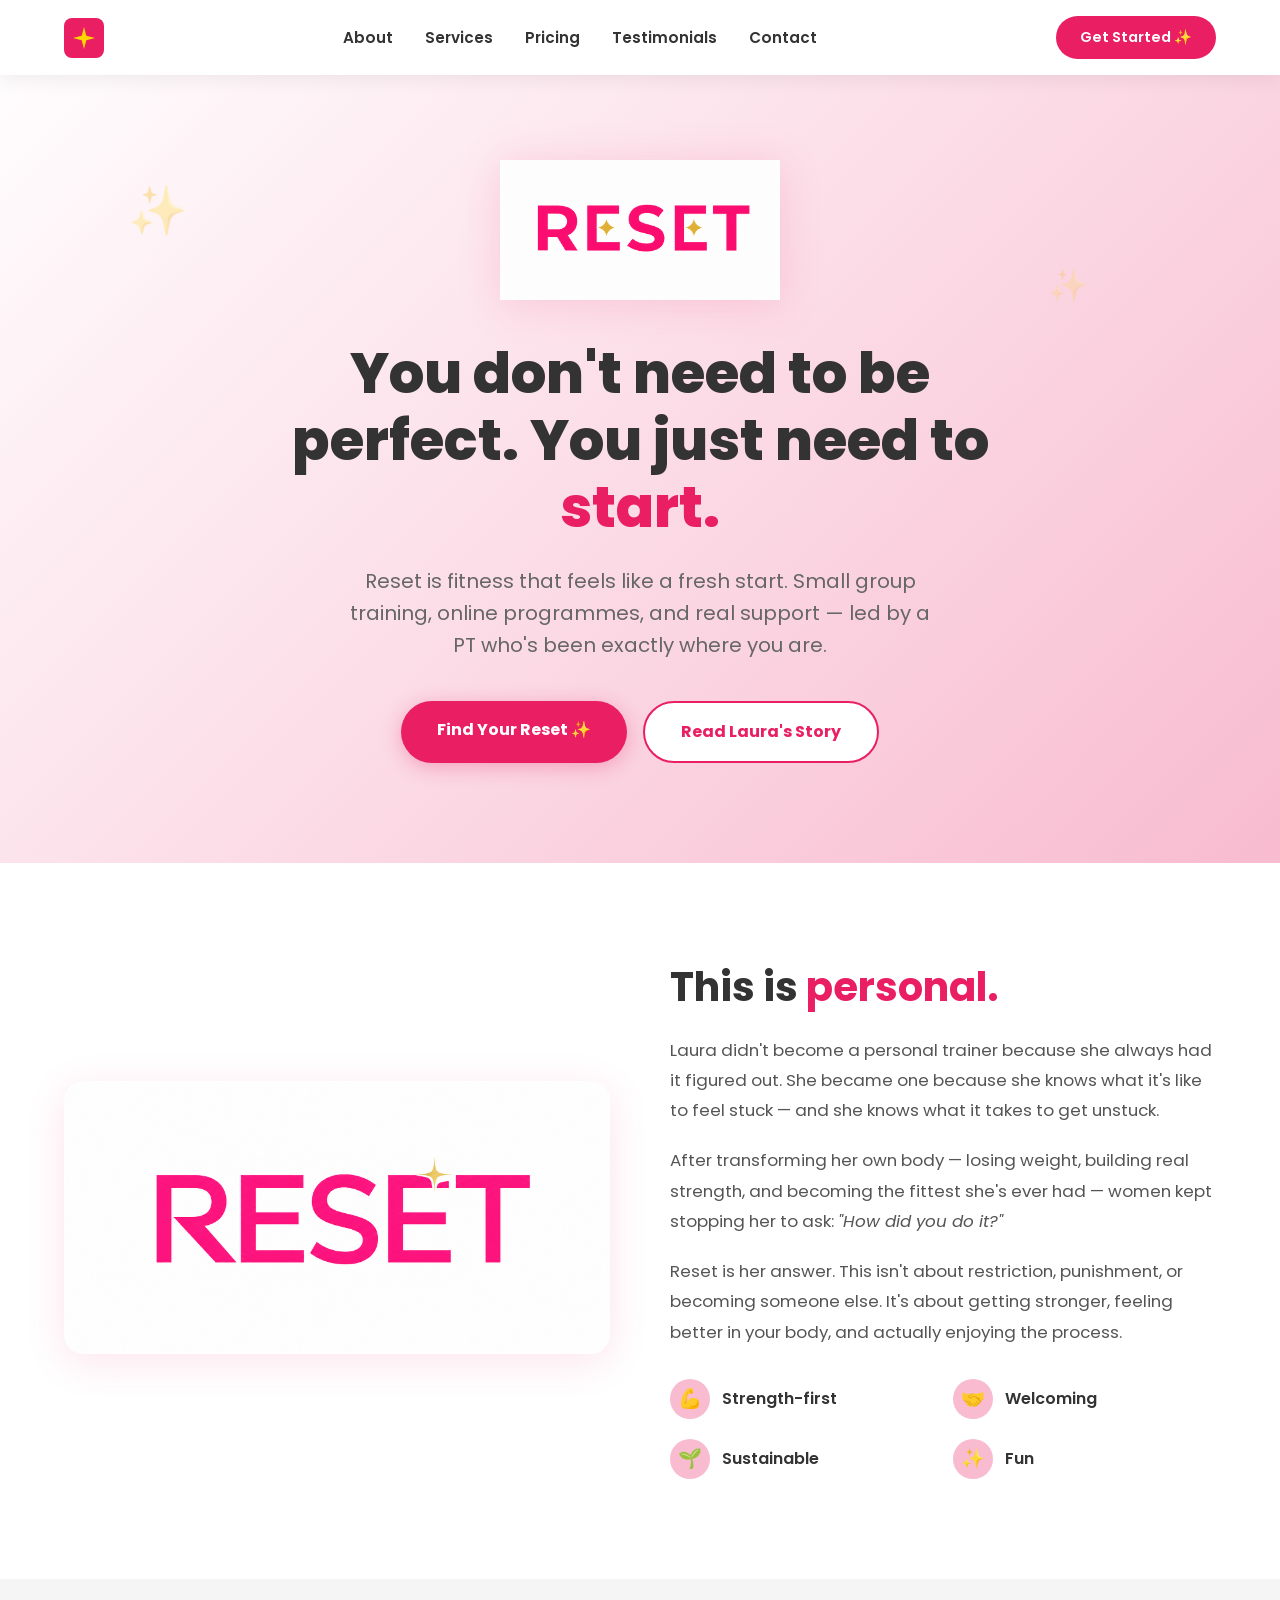
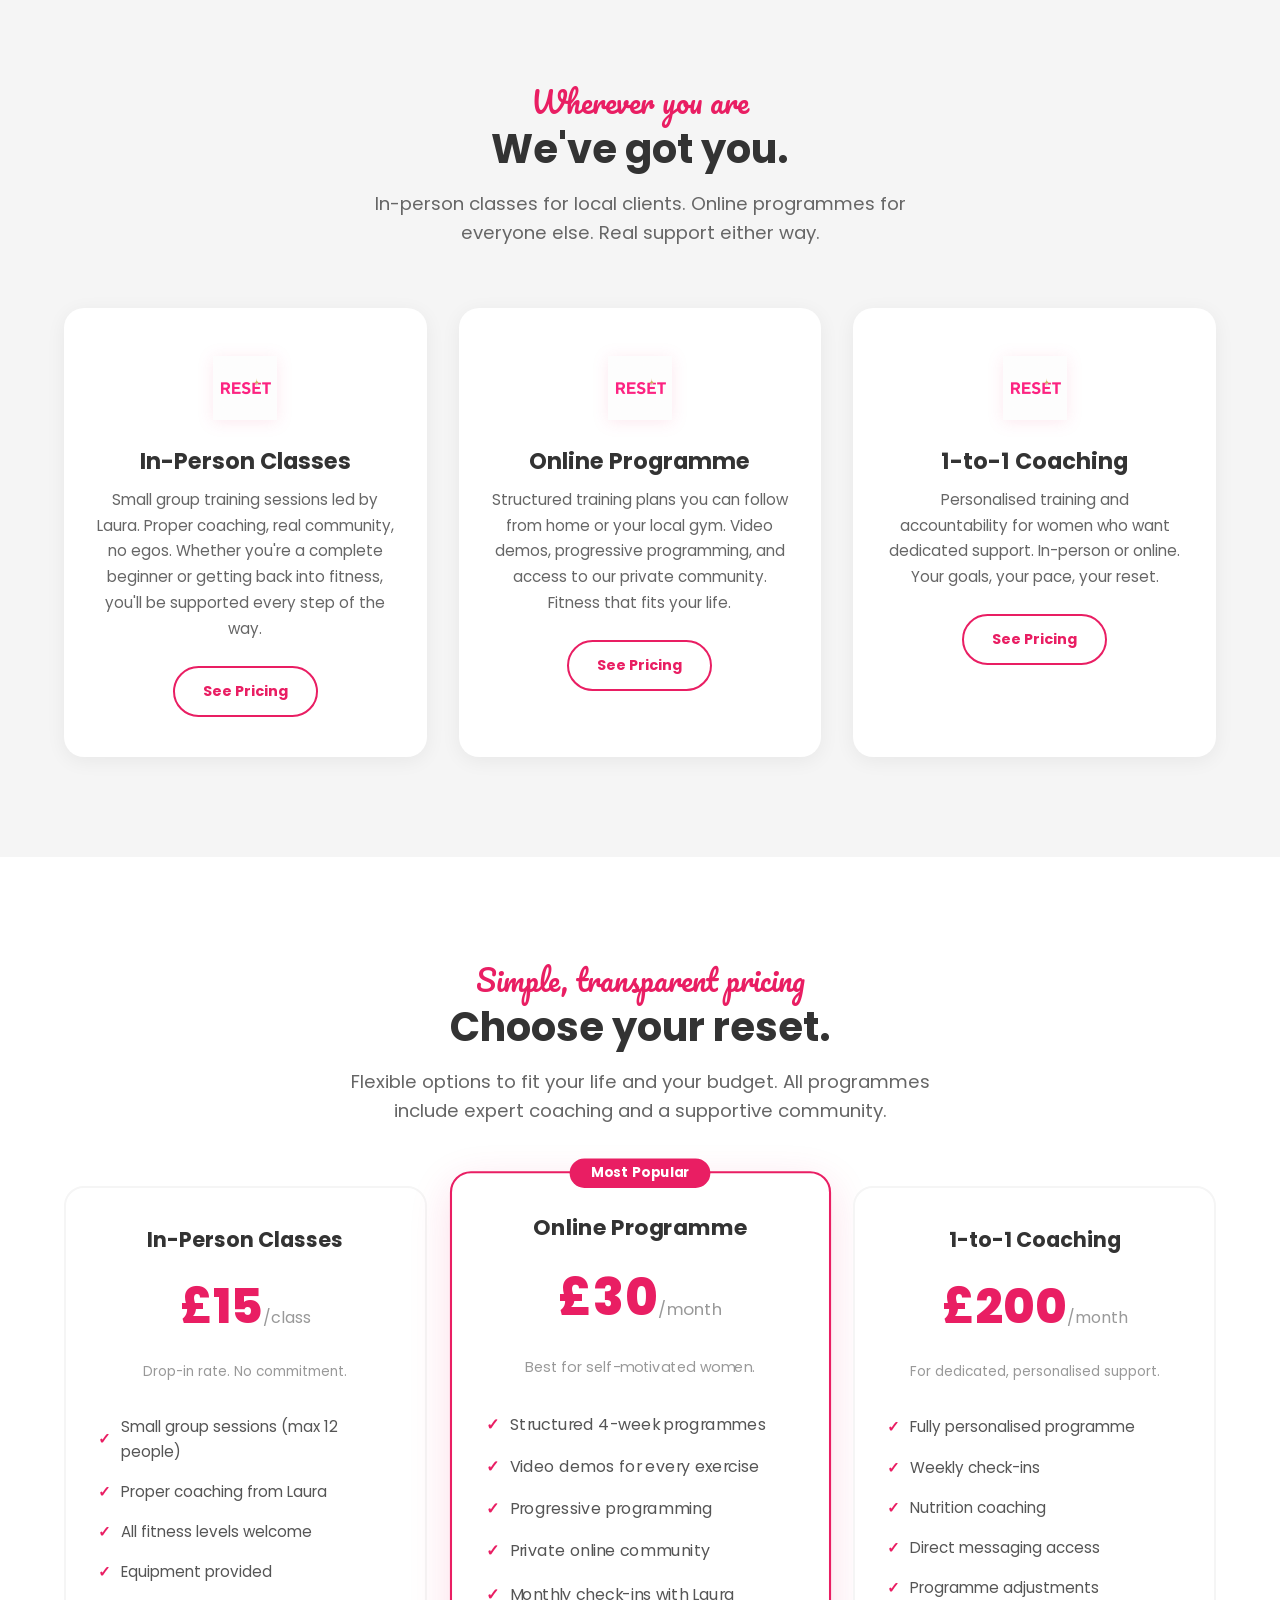
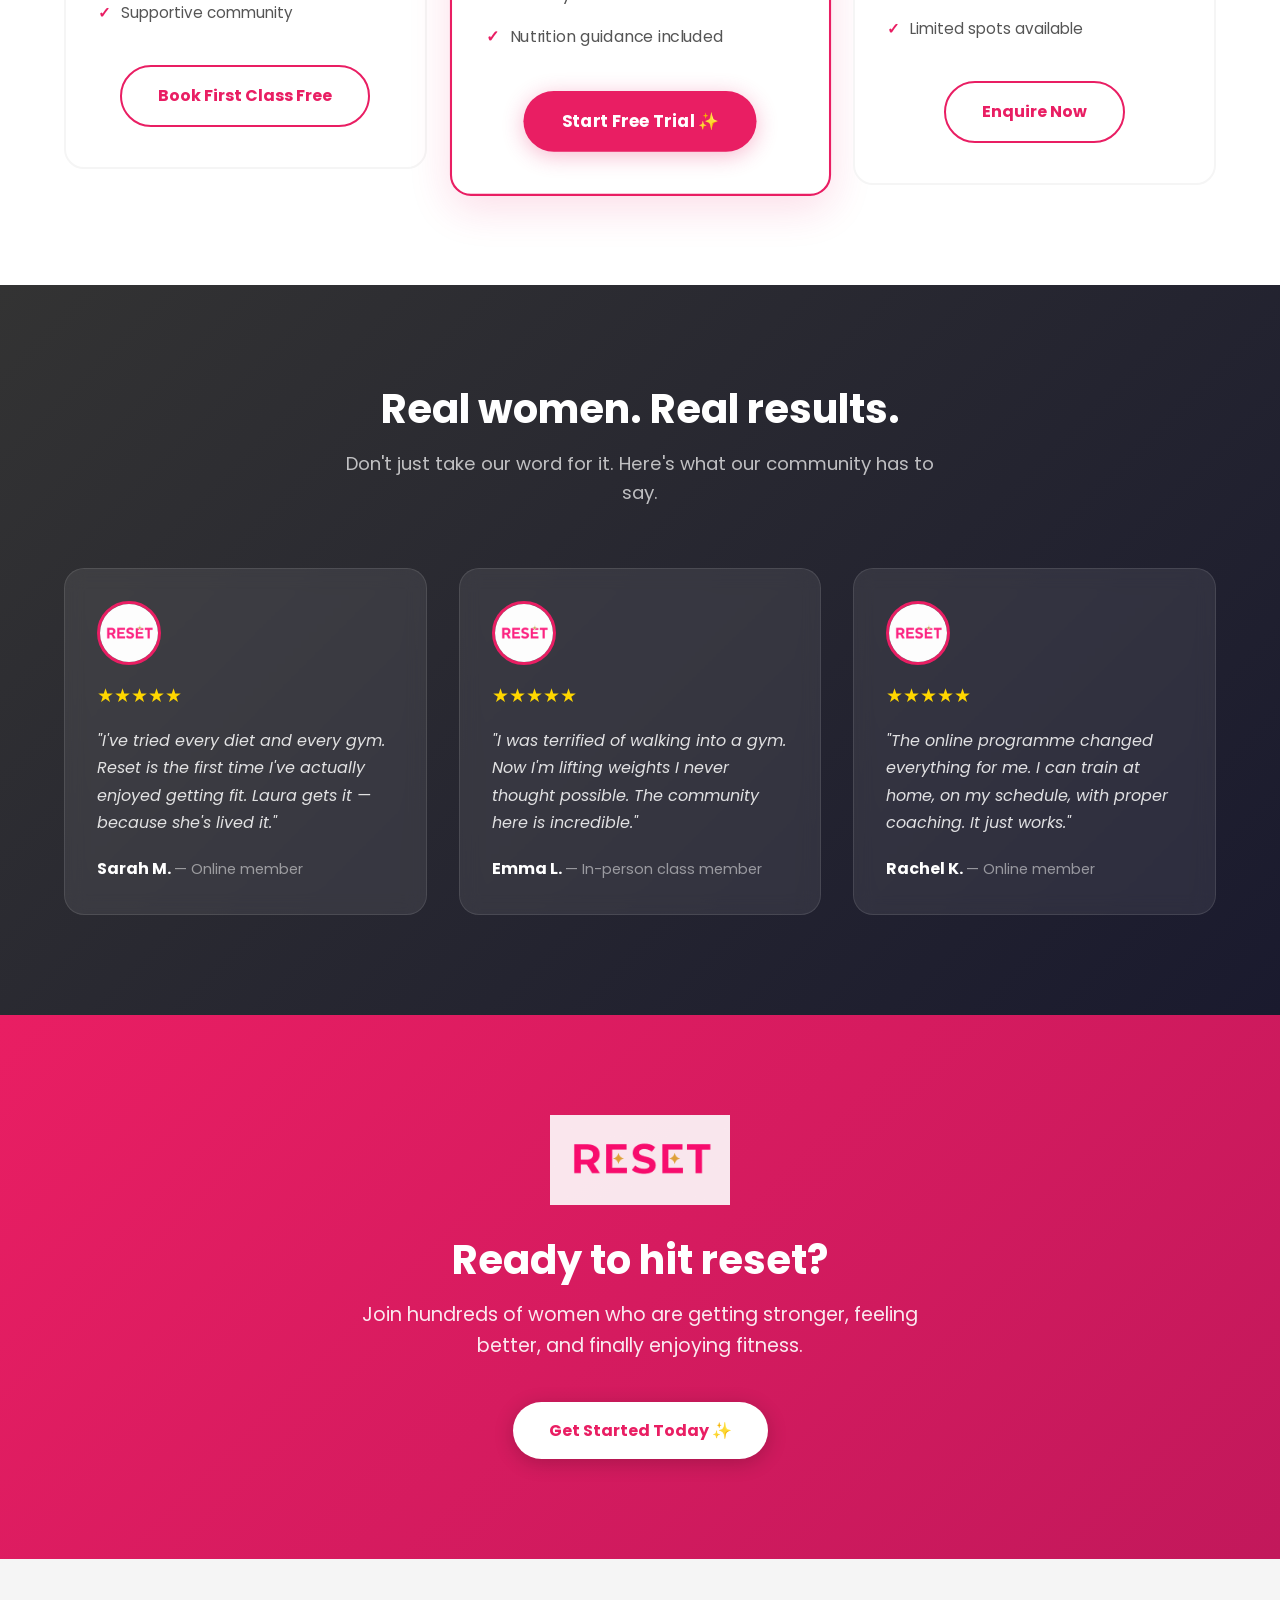
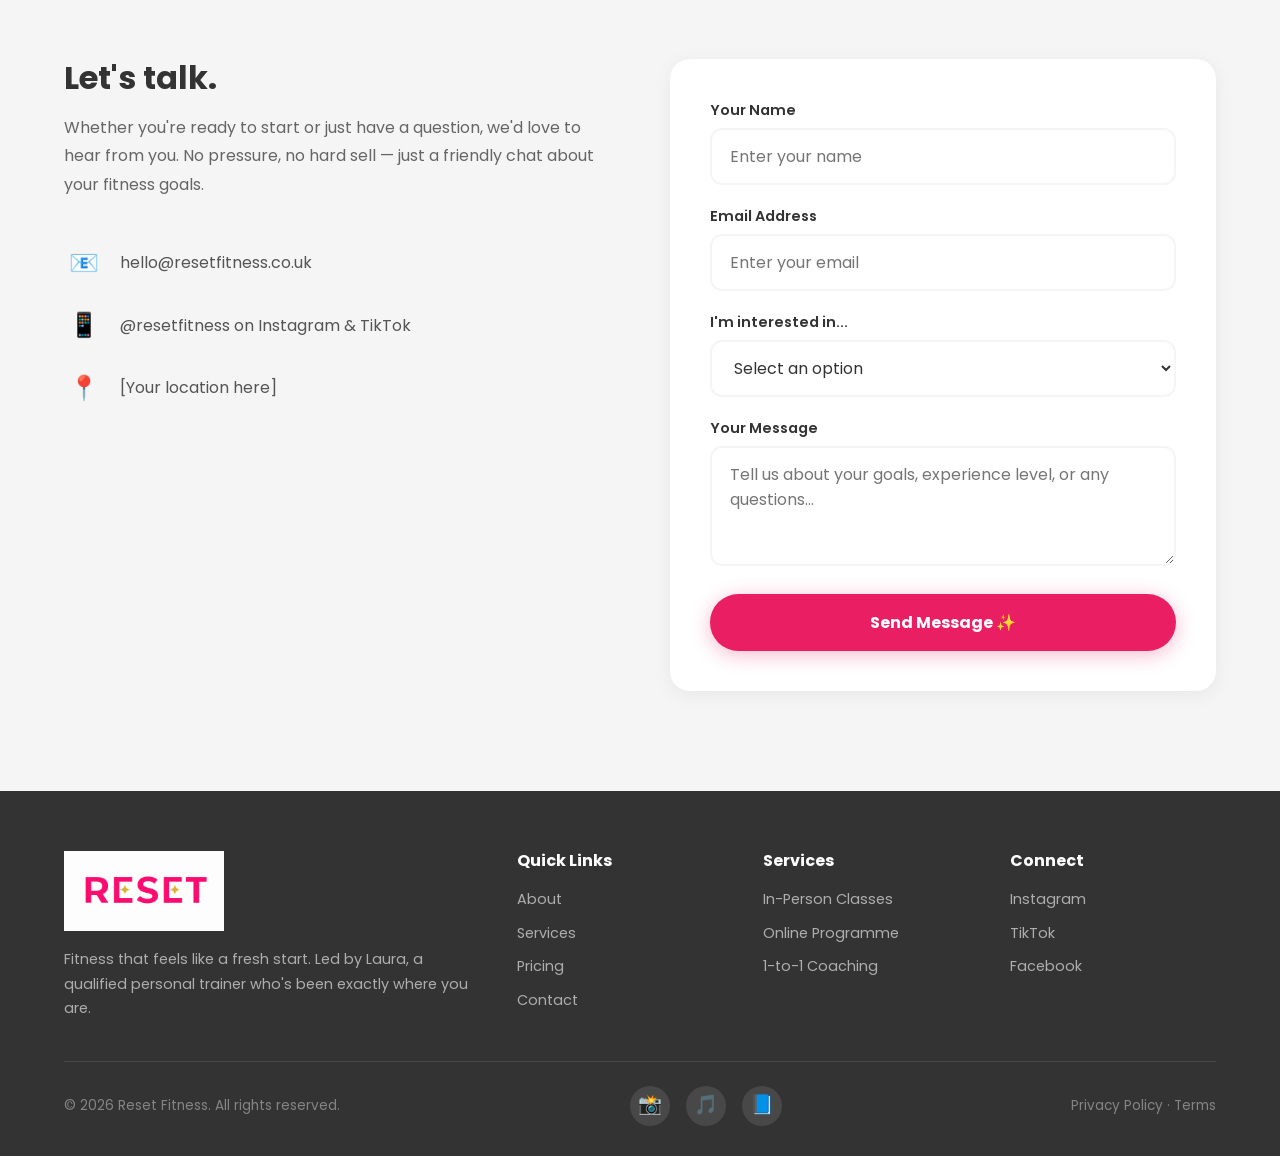
==== index.html @ b1fc46b7 "feat: add brand images throughout site - Hero: large logo above headline - About: brand logo image r" ====
<!DOCTYPE html>
<html lang="en">
<head>
  <meta charset="UTF-8">
  <meta name="viewport" content="width=device-width, initial-scale=1.0">
  <meta name="description" content="Reset — Fitness that feels like a fresh start. Small group training, online programmes, and real support led by qualified PT Laura.">
  <meta name="theme-color" content="#E91E63">
  <title>Reset — Fitness That Feels Like a Fresh Start ✨</title>
  <link rel="icon" type="image/png" href="images/icon-32.png">
  <link rel="apple-touch-icon" href="images/icon-192.png">
  <link rel="stylesheet" href="css/style.css">
</head>
<body>

  <!-- Navigation -->
  <nav class="navbar">
    <div class="container">
      <a href="#hero" class="nav-logo">
        <img src="images/logo.svg" alt="Reset">
      </a>
      <ul class="nav-links">
        <li><a href="#about">About</a></li>
        <li><a href="#services">Services</a></li>
        <li><a href="#pricing">Pricing</a></li>
        <li><a href="#testimonials">Testimonials</a></li>
        <li><a href="#contact">Contact</a></li>
      </ul>
      <a href="#contact" class="nav-cta">Get Started ✨</a>
    </div>
  </nav>

  <!-- Hero Section -->
  <section id="hero" class="hero">
    <div class="container">
      <div class="hero-logo">
        <img src="images/logo-hero.png" alt="Reset Fitness — Logo">
      </div>
      <h1>You don't need to be perfect. You just need to <span>start.</span></h1>
      <p>Reset is fitness that feels like a fresh start. Small group training, online programmes, and real support — led by a PT who's been exactly where you are.</p>
      <div class="hero-buttons">
        <a href="#services" class="btn btn-primary">Find Your Reset ✨</a>
        <a href="#about" class="btn btn-secondary">Read Laura's Story</a>
      </div>
    </div>
  </section>

  <!-- About Section -->
  <section id="about" class="about">
    <div class="container">
      <div class="about-grid">
        <div class="about-image">
          <img src="images/logo-light.png" alt="Reset Fitness — About" class="about-img">
        </div>
        <div class="about-content">
          <h2>This is <span>personal.</span></h2>
          <p>Laura didn't become a personal trainer because she always had it figured out. She became one because she knows what it's like to feel stuck — and she knows what it takes to get unstuck.</p>
          <p>After transforming her own body — losing weight, building real strength, and becoming the fittest she's ever had — women kept stopping her to ask: <em>"How did you do it?"</em></p>
          <p>Reset is her answer. This isn't about restriction, punishment, or becoming someone else. It's about getting stronger, feeling better in your body, and actually enjoying the process.</p>
          <div class="about-values">
            <div class="value-item">
              <div class="value-icon">💪</div>
              <span>Strength-first</span>
            </div>
            <div class="value-item">
              <div class="value-icon">🤝</div>
              <span>Welcoming</span>
            </div>
            <div class="value-item">
              <div class="value-icon">🌱</div>
              <span>Sustainable</span>
            </div>
            <div class="value-item">
              <div class="value-icon">✨</div>
              <span>Fun</span>
            </div>
          </div>
        </div>
      </div>
    </div>
  </section>

  <!-- Services Section -->
  <section id="services" class="services">
    <div class="container">
      <div class="section-header">
        <p class="accent">Wherever you are</p>
        <h2>We've got you.</h2>
        <p>In-person classes for local clients. Online programmes for everyone else. Real support either way.</p>
      </div>
      <div class="services-grid">
        <div class="service-card">
          <div class="service-icon-wrap">
            <img src="images/icon-large.png" alt="" class="service-icon-img">
          </div>
          <h3>In-Person Classes</h3>
          <p>Small group training sessions led by Laura. Proper coaching, real community, no egos. Whether you're a complete beginner or getting back into fitness, you'll be supported every step of the way.</p>
          <a href="#pricing" class="btn btn-secondary">See Pricing</a>
        </div>
        <div class="service-card">
          <div class="service-icon-wrap">
            <img src="images/icon-large.png" alt="" class="service-icon-img">
          </div>
          <h3>Online Programme</h3>
          <p>Structured training plans you can follow from home or your local gym. Video demos, progressive programming, and access to our private community. Fitness that fits your life.</p>
          <a href="#pricing" class="btn btn-secondary">See Pricing</a>
        </div>
        <div class="service-card">
          <div class="service-icon-wrap">
            <img src="images/icon-large.png" alt="" class="service-icon-img">
          </div>
          <h3>1-to-1 Coaching</h3>
          <p>Personalised training and accountability for women who want dedicated support. In-person or online. Your goals, your pace, your reset.</p>
          <a href="#pricing" class="btn btn-secondary">See Pricing</a>
        </div>
      </div>
    </div>
  </section>

  <!-- Pricing Section -->
  <section id="pricing" class="pricing">
    <div class="container">
      <div class="section-header">
        <p class="accent">Simple, transparent pricing</p>
        <h2>Choose your reset.</h2>
        <p>Flexible options to fit your life and your budget. All programmes include expert coaching and a supportive community.</p>
      </div>
      <div class="pricing-grid">
        <div class="pricing-card">
          <h3>In-Person Classes</h3>
          <div class="price">£15<span>/class</span></div>
          <p class="price-note">Drop-in rate. No commitment.</p>
          <ul class="pricing-features">
            <li>Small group sessions (max 12 people)</li>
            <li>Proper coaching from Laura</li>
            <li>All fitness levels welcome</li>
            <li>Equipment provided</li>
            <li>Supportive community</li>
          </ul>
          <a href="#contact" class="btn btn-secondary">Book First Class Free</a>
        </div>
        <div class="pricing-card featured">
          <h3>Online Programme</h3>
          <div class="price">£30<span>/month</span></div>
          <p class="price-note">Best for self-motivated women.</p>
          <ul class="pricing-features">
            <li>Structured 4-week programmes</li>
            <li>Video demos for every exercise</li>
            <li>Progressive programming</li>
            <li>Private online community</li>
            <li>Monthly check-ins with Laura</li>
            <li>Nutrition guidance included</li>
          </ul>
          <a href="#contact" class="btn btn-primary">Start Free Trial ✨</a>
        </div>
        <div class="pricing-card">
          <h3>1-to-1 Coaching</h3>
          <div class="price">£200<span>/month</span></div>
          <p class="price-note">For dedicated, personalised support.</p>
          <ul class="pricing-features">
            <li>Fully personalised programme</li>
            <li>Weekly check-ins</li>
            <li>Nutrition coaching</li>
            <li>Direct messaging access</li>
            <li>Programme adjustments</li>
            <li>Limited spots available</li>
          </ul>
          <a href="#contact" class="btn btn-secondary">Enquire Now</a>
        </div>
      </div>
    </div>
  </section>

  <!-- Testimonials Section -->
  <section id="testimonials" class="testimonials">
    <div class="container">
      <div class="section-header">
        <h2>Real women. Real results.</h2>
        <p>Don't just take our word for it. Here's what our community has to say.</p>
      </div>
      <div class="testimonial-grid">
        <div class="testimonial-card">
          <div class="testimonial-avatar">
            <img src="images/favicon-large.png" alt="Sarah M.">
          </div>
          <div class="stars">★★★★★</div>
          <p>"I've tried every diet and every gym. Reset is the first time I've actually enjoyed getting fit. Laura gets it — because she's lived it."</p>
          <div class="author">Sarah M. <span>— Online member</span></div>
        </div>
        <div class="testimonial-card">
          <div class="testimonial-avatar">
            <img src="images/favicon-large.png" alt="Emma L.">
          </div>
          <div class="stars">★★★★★</div>
          <p>"I was terrified of walking into a gym. Now I'm lifting weights I never thought possible. The community here is incredible."</p>
          <div class="author">Emma L. <span>— In-person class member</span></div>
        </div>
        <div class="testimonial-card">
          <div class="testimonial-avatar">
            <img src="images/favicon-large.png" alt="Rachel K.">
          </div>
          <div class="stars">★★★★★</div>
          <p>"The online programme changed everything for me. I can train at home, on my schedule, with proper coaching. It just works."</p>
          <div class="author">Rachel K. <span>— Online member</span></div>
        </div>
      </div>
    </div>
  </section>

  <!-- CTA Section -->
  <section class="cta-section">
    <div class="container">
      <div class="cta-logo">
        <img src="images/logo-hero.png" alt="Reset Fitness">
      </div>
      <h2>Ready to hit reset?</h2>
      <p>Join hundreds of women who are getting stronger, feeling better, and finally enjoying fitness.</p>
      <a href="#contact" class="btn btn-primary">Get Started Today ✨</a>
    </div>
  </section>

  <!-- Contact Section -->
  <section id="contact" class="contact">
    <div class="container">
      <div class="contact-grid">
        <div class="contact-info">
          <h2>Let's talk.</h2>
          <p>Whether you're ready to start or just have a question, we'd love to hear from you. No pressure, no hard sell — just a friendly chat about your fitness goals.</p>
          <ul class="contact-details">
            <li>
              <span class="icon">📧</span>
              <span>hello@resetfitness.co.uk</span>
            </li>
            <li>
              <span class="icon">📱</span>
              <span>@resetfitness on Instagram & TikTok</span>
            </li>
            <li>
              <span class="icon">📍</span>
              <span>[Your location here]</span>
            </li>
          </ul>
        </div>
        <div class="contact-form">
          <form action="#" method="POST">
            <div class="form-group">
              <label for="name">Your Name</label>
              <input type="text" id="name" name="name" placeholder="Enter your name" required>
            </div>
            <div class="form-group">
              <label for="email">Email Address</label>
              <input type="email" id="email" name="email" placeholder="Enter your email" required>
            </div>
            <div class="form-group">
              <label for="interest">I'm interested in...</label>
              <select id="interest" name="interest">
                <option value="">Select an option</option>
                <option value="in-person">In-Person Classes</option>
                <option value="online">Online Programme</option>
                <option value="1to1">1-to-1 Coaching</option>
                <option value="question">Just have a question</option>
              </select>
            </div>
            <div class="form-group">
              <label for="message">Your Message</label>
              <textarea id="message" name="message" placeholder="Tell us about your goals, experience level, or any questions..."></textarea>
            </div>
            <button type="submit" class="btn btn-primary" style="width: 100%;">Send Message ✨</button>
          </form>
        </div>
      </div>
    </div>
  </section>

  <!-- Footer -->
  <footer class="footer">
    <div class="container">
      <div class="footer-grid">
        <div class="footer-brand">
          <img src="images/logo-hero.png" alt="Reset Fitness" class="footer-logo">
          <p>Fitness that feels like a fresh start. Led by Laura, a qualified personal trainer who's been exactly where you are.</p>
        </div>
        <div>
          <h4>Quick Links</h4>
          <ul>
            <li><a href="#about">About</a></li>
            <li><a href="#services">Services</a></li>
            <li><a href="#pricing">Pricing</a></li>
            <li><a href="#contact">Contact</a></li>
          </ul>
        </div>
        <div>
          <h4>Services</h4>
          <ul>
            <li><a href="#pricing">In-Person Classes</a></li>
            <li><a href="#pricing">Online Programme</a></li>
            <li><a href="#pricing">1-to-1 Coaching</a></li>
          </ul>
        </div>
        <div>
          <h4>Connect</h4>
          <ul>
            <li><a href="#">Instagram</a></li>
            <li><a href="#">TikTok</a></li>
            <li><a href="#">Facebook</a></li>
          </ul>
        </div>
      </div>
      <div class="footer-bottom">
        <p>&copy; 2026 Reset Fitness. All rights reserved.</p>
        <div class="social-links">
          <a href="#">📸</a>
          <a href="#">🎵</a>
          <a href="#">📘</a>
        </div>
        <p><a href="#" style="color: rgba(255,255,255,0.4);">Privacy Policy</a> · <a href="#" style="color: rgba(255,255,255,0.4);">Terms</a></p>
      </div>
    </div>
  </footer>

</body>
</html>
---- css/style.css ----
/* Reset — Main Stylesheet */
/* Brand Colours: Pink #E91E63, Soft Pink #F8BBD0, White #FFFFFF, Charcoal #333333, Gold #FFD700 */

@import url('https://fonts.googleapis.com/css2?family=Poppins:wght@400;600;700;800&family=Pacifico&display=swap');

:root {
  --pink: #E91E63;
  --pink-dark: #C2185B;
  --pink-light: #F8BBD0;
  --white: #FFFFFF;
  --charcoal: #333333;
  --gold: #FFD700;
  --grey: #F5F5F5;
  --font-heading: 'Poppins', sans-serif;
  --font-body: 'Poppins', sans-serif;
  --font-accent: 'Pacifico', cursive;
}

* {
  margin: 0;
  padding: 0;
  box-sizing: border-box;
}

html {
  scroll-behavior: smooth;
}

body {
  font-family: var(--font-body);
  color: var(--charcoal);
  background: var(--white);
  line-height: 1.6;
  font-size: 16px;
}

h1, h2, h3, h4, h5, h6 {
  font-family: var(--font-heading);
  font-weight: 700;
  line-height: 1.2;
}

a {
  color: var(--pink);
  text-decoration: none;
  transition: color 0.3s ease;
}

a:hover {
  color: var(--pink-dark);
}

img {
  max-width: 100%;
  height: auto;
}

.container {
  max-width: 1200px;
  margin: 0 auto;
  padding: 0 24px;
}

/* Navigation */
.navbar {
  position: fixed;
  top: 0;
  left: 0;
  right: 0;
  background: var(--white);
  z-index: 1000;
  padding: 16px 0;
  box-shadow: 0 2px 20px rgba(0,0,0,0.08);
  transition: all 0.3s ease;
}

.navbar .container {
  display: flex;
  justify-content: space-between;
  align-items: center;
}

.nav-logo {
  display: flex;
  align-items: center;
  gap: 10px;
}

.nav-logo img {
  height: 40px;
}

.nav-logo span {
  font-family: var(--font-heading);
  font-weight: 800;
  font-size: 1.5rem;
  color: var(--pink);
  letter-spacing: 2px;
}

.nav-links {
  display: flex;
  gap: 32px;
  list-style: none;
}

.nav-links a {
  font-weight: 600;
  font-size: 0.95rem;
  color: var(--charcoal);
  transition: color 0.3s ease;
}

.nav-links a:hover {
  color: var(--pink);
}

.nav-cta {
  background: var(--pink);
  color: var(--white) !important;
  padding: 10px 24px;
  border-radius: 50px;
  font-weight: 600;
  font-size: 0.9rem;
  transition: all 0.3s ease;
}

.nav-cta:hover {
  background: var(--pink-dark);
  color: var(--white) !important;
  transform: translateY(-1px);
}

/* Hero Section */
.hero {
  padding: 160px 0 100px;
  background: linear-gradient(135deg, var(--white) 0%, var(--pink-light) 100%);
  text-align: center;
  position: relative;
  overflow: hidden;
}

.hero::before {
  content: '✨';
  position: absolute;
  font-size: 3rem;
  opacity: 0.3;
  top: 20%;
  left: 10%;
  animation: float 6s ease-in-out infinite;
}

.hero::after {
  content: '✨';
  position: absolute;
  font-size: 2rem;
  opacity: 0.2;
  top: 30%;
  right: 15%;
  animation: float 8s ease-in-out infinite reverse;
}

@keyframes float {
  0%, 100% { transform: translateY(0px); }
  50% { transform: translateY(-20px); }
}

.hero h1 {
  font-size: 3.5rem;
  font-weight: 800;
  color: var(--charcoal);
  margin-bottom: 24px;
  max-width: 800px;
  margin-left: auto;
  margin-right: auto;
}

.hero h1 span {
  color: var(--pink);
}

.hero p {
  font-size: 1.25rem;
  color: #666;
  max-width: 600px;
  margin: 0 auto 40px;
}

.hero-buttons {
  display: flex;
  gap: 16px;
  justify-content: center;
  flex-wrap: wrap;
}

/* Buttons */
.btn {
  display: inline-block;
  padding: 16px 36px;
  border-radius: 50px;
  font-weight: 700;
  font-size: 1rem;
  cursor: pointer;
  transition: all 0.3s ease;
  border: none;
  font-family: var(--font-heading);
}

.btn-primary {
  background: var(--pink);
  color: var(--white);
  box-shadow: 0 4px 20px rgba(233, 30, 99, 0.3);
}

.btn-primary:hover {
  background: var(--pink-dark);
  color: var(--white);
  transform: translateY(-2px);
  box-shadow: 0 6px 30px rgba(233, 30, 99, 0.4);
}

.btn-secondary {
  background: var(--white);
  color: var(--pink);
  border: 2px solid var(--pink);
}

.btn-secondary:hover {
  background: var(--pink);
  color: var(--white);
  transform: translateY(-2px);
}

.btn-gold {
  background: var(--gold);
  color: var(--charcoal);
  box-shadow: 0 4px 20px rgba(255, 215, 0, 0.3);
}

.btn-gold:hover {
  background: #e6c200;
  color: var(--charcoal);
  transform: translateY(-2px);
}

/* Section Styles */
section {
  padding: 100px 0;
}

.section-header {
  text-align: center;
  margin-bottom: 60px;
}

.section-header h2 {
  font-size: 2.5rem;
  color: var(--charcoal);
  margin-bottom: 16px;
}

.section-header p {
  font-size: 1.15rem;
  color: #666;
  max-width: 600px;
  margin: 0 auto;
}

.section-header .accent {
  font-family: var(--font-accent);
  color: var(--pink);
  font-size: 1.8rem;
}

/* About Section */
.about {
  background: var(--white);
}

.about-grid {
  display: grid;
  grid-template-columns: 1fr 1fr;
  gap: 60px;
  align-items: center;
}

.about-image {
  position: relative;
}

.about-content h2 {
  font-size: 2.5rem;
  margin-bottom: 24px;
  color: var(--charcoal);
}

.about-content h2 span {
  color: var(--pink);
}

.about-content p {
  font-size: 1.05rem;
  color: #555;
  margin-bottom: 20px;
  line-height: 1.8;
}

.about-values {
  display: grid;
  grid-template-columns: 1fr 1fr;
  gap: 20px;
  margin-top: 32px;
}

.value-item {
  display: flex;
  align-items: center;
  gap: 12px;
  font-weight: 600;
  color: var(--charcoal);
}

.value-icon {
  width: 40px;
  height: 40px;
  background: var(--pink-light);
  border-radius: 50%;
  display: flex;
  align-items: center;
  justify-content: center;
  font-size: 1.2rem;
  flex-shrink: 0;
}

/* Services Section */
.services {
  background: var(--grey);
}

.services-grid {
  display: grid;
  grid-template-columns: repeat(3, 1fr);
  gap: 32px;
}

.service-card {
  background: var(--white);
  border-radius: 20px;
  padding: 40px 32px;
  text-align: center;
  transition: all 0.3s ease;
  box-shadow: 0 4px 20px rgba(0,0,0,0.06);
  position: relative;
  overflow: hidden;
}

.service-card::before {
  content: '';
  position: absolute;
  top: 0;
  left: 0;
  right: 0;
  height: 4px;
  background: var(--pink);
  transform: scaleX(0);
  transition: transform 0.3s ease;
}

.service-card:hover {
  transform: translateY(-8px);
  box-shadow: 0 12px 40px rgba(0,0,0,0.12);
}

.service-card:hover::before {
  transform: scaleX(1);
}

.service-icon {
  font-size: 3rem;
  margin-bottom: 20px;
}

.service-card h3 {
  font-size: 1.4rem;
  margin-bottom: 12px;
  color: var(--charcoal);
}

.service-card p {
  color: #666;
  font-size: 0.95rem;
  line-height: 1.7;
  margin-bottom: 24px;
}

.service-card .btn {
  padding: 12px 28px;
  font-size: 0.9rem;
}

/* Pricing Section */
.pricing {
  background: var(--white);
}

.pricing-grid {
  display: grid;
  grid-template-columns: repeat(3, 1fr);
  gap: 32px;
  align-items: start;
}

.pricing-card {
  background: var(--white);
  border: 2px solid var(--grey);
  border-radius: 20px;
  padding: 40px 32px;
  text-align: center;
  transition: all 0.3s ease;
  position: relative;
}

.pricing-card.featured {
  border-color: var(--pink);
  transform: scale(1.05);
  box-shadow: 0 12px 40px rgba(233, 30, 99, 0.15);
}

.pricing-card.featured::before {
  content: 'Most Popular';
  position: absolute;
  top: -14px;
  left: 50%;
  transform: translateX(-50%);
  background: var(--pink);
  color: var(--white);
  padding: 4px 20px;
  border-radius: 50px;
  font-size: 0.8rem;
  font-weight: 700;
}

.pricing-card:hover {
  border-color: var(--pink);
  transform: translateY(-4px);
  box-shadow: 0 8px 30px rgba(0,0,0,0.1);
}

.pricing-card.featured:hover {
  transform: scale(1.05) translateY(-4px);
}

.pricing-card h3 {
  font-size: 1.3rem;
  color: var(--charcoal);
  margin-bottom: 8px;
}

.pricing-card .price {
  font-size: 3rem;
  font-weight: 800;
  color: var(--pink);
  margin: 16px 0;
}

.pricing-card .price span {
  font-size: 1rem;
  font-weight: 400;
  color: #999;
}

.pricing-card .price-note {
  font-size: 0.85rem;
  color: #999;
  margin-bottom: 24px;
}

.pricing-features {
  list-style: none;
  text-align: left;
  margin-bottom: 32px;
}

.pricing-features li {
  padding: 8px 0;
  color: #555;
  font-size: 0.95rem;
  display: flex;
  align-items: center;
  gap: 10px;
}

.pricing-features li::before {
  content: '✓';
  color: var(--pink);
  font-weight: 700;
  flex-shrink: 0;
}

/* Testimonials */
.testimonials {
  background: linear-gradient(135deg, var(--charcoal) 0%, #1a1a2e 100%);
  color: var(--white);
}

.testimonials .section-header h2 {
  color: var(--white);
}

.testimonials .section-header p {
  color: rgba(255,255,255,0.7);
}

.testimonial-grid {
  display: grid;
  grid-template-columns: repeat(3, 1fr);
  gap: 32px;
}

.testimonial-card {
  background: rgba(255,255,255,0.08);
  border-radius: 20px;
  padding: 32px;
  backdrop-filter: blur(10px);
  border: 1px solid rgba(255,255,255,0.1);
}

.testimonial-card .stars {
  color: var(--gold);
  font-size: 1.2rem;
  margin-bottom: 16px;
}

.testimonial-card p {
  font-size: 1rem;
  line-height: 1.7;
  color: rgba(255,255,255,0.85);
  margin-bottom: 20px;
  font-style: italic;
}

.testimonial-card .author {
  font-weight: 700;
  color: var(--white);
}

.testimonial-card .author span {
  font-weight: 400;
  color: rgba(255,255,255,0.5);
  font-size: 0.9rem;
}

/* CTA Section */
.cta-section {
  background: linear-gradient(135deg, var(--pink) 0%, var(--pink-dark) 100%);
  text-align: center;
  color: var(--white);
  padding: 100px 0;
}

.cta-section h2 {
  font-size: 2.5rem;
  margin-bottom: 16px;
}

.cta-section p {
  font-size: 1.2rem;
  opacity: 0.9;
  margin-bottom: 40px;
  max-width: 600px;
  margin-left: auto;
  margin-right: auto;
}

.cta-section .btn-primary {
  background: var(--white);
  color: var(--pink);
  box-shadow: 0 4px 20px rgba(0,0,0,0.2);
}

.cta-section .btn-primary:hover {
  background: var(--gold);
  color: var(--charcoal);
}

/* Contact Section */
.contact {
  background: var(--grey);
}

.contact-grid {
  display: grid;
  grid-template-columns: 1fr 1fr;
  gap: 60px;
  align-items: start;
}

.contact-info h2 {
  font-size: 2rem;
  margin-bottom: 16px;
  color: var(--charcoal);
}

.contact-info p {
  color: #666;
  margin-bottom: 32px;
  line-height: 1.8;
}

.contact-details {
  list-style: none;
}

.contact-details li {
  display: flex;
  align-items: center;
  gap: 16px;
  padding: 12px 0;
  color: #555;
  font-size: 1rem;
}

.contact-details li .icon {
  font-size: 1.5rem;
  width: 40px;
  text-align: center;
}

.contact-form {
  background: var(--white);
  border-radius: 20px;
  padding: 40px;
  box-shadow: 0 4px 20px rgba(0,0,0,0.06);
}

.form-group {
  margin-bottom: 20px;
}

.form-group label {
  display: block;
  font-weight: 600;
  margin-bottom: 6px;
  color: var(--charcoal);
  font-size: 0.9rem;
}

.form-group input,
.form-group select,
.form-group textarea {
  width: 100%;
  padding: 14px 18px;
  border: 2px solid var(--grey);
  border-radius: 12px;
  font-family: var(--font-body);
  font-size: 1rem;
  color: var(--charcoal);
  transition: border-color 0.3s ease;
  background: var(--white);
}

.form-group input:focus,
.form-group select:focus,
.form-group textarea:focus {
  outline: none;
  border-color: var(--pink);
}

.form-group textarea {
  min-height: 120px;
  resize: vertical;
}

.form-group select {
  cursor: pointer;
}

/* Footer */
.footer {
  background: var(--charcoal);
  color: var(--white);
  padding: 60px 0 30px;
}

.footer-grid {
  display: grid;
  grid-template-columns: 2fr 1fr 1fr 1fr;
  gap: 40px;
  margin-bottom: 40px;
}

.footer-brand p {
  color: rgba(255,255,255,0.6);
  font-size: 0.9rem;
  line-height: 1.7;
}

.footer h4 {
  font-size: 1rem;
  margin-bottom: 16px;
  color: var(--white);
}

.footer ul {
  list-style: none;
}

.footer ul li {
  margin-bottom: 8px;
}

.footer ul li a {
  color: rgba(255,255,255,0.6);
  font-size: 0.9rem;
  transition: color 0.3s ease;
}

.footer ul li a:hover {
  color: var(--pink);
}

.footer-bottom {
  border-top: 1px solid rgba(255,255,255,0.1);
  padding-top: 24px;
  display: flex;
  justify-content: space-between;
  align-items: center;
  color: rgba(255,255,255,0.4);
  font-size: 0.85rem;
}

.social-links {
  display: flex;
  gap: 16px;
}

.social-links a {
  width: 40px;
  height: 40px;
  background: rgba(255,255,255,0.1);
  border-radius: 50%;
  display: flex;
  align-items: center;
  justify-content: center;
  font-size: 1.2rem;
  transition: all 0.3s ease;
}

.social-links a:hover {
  background: var(--pink);
  transform: translateY(-2px);
}

/* Responsive */
@media (max-width: 1024px) {
  .services-grid,
  .pricing-grid,
  .testimonial-grid {
    grid-template-columns: repeat(2, 1fr);
  }
  
  .footer-grid {
    grid-template-columns: 1fr 1fr;
  }
}

@media (max-width: 768px) {
  .nav-links {
    display: none;
  }
  
  .hero h1 {
    font-size: 2.2rem;
  }
  
  .hero p {
    font-size: 1.05rem;
  }
  
  .about-grid,
  .contact-grid {
    grid-template-columns: 1fr;
  }
  
  .services-grid,
  .pricing-grid,
  .testimonial-grid {
    grid-template-columns: 1fr;
  }
  
  .pricing-card.featured {
    transform: none;
  }
  
  .pricing-card.featured:hover {
    transform: translateY(-4px);
  }
  
  .section-header h2 {
    font-size: 2rem;
  }
  
  .footer-grid {
    grid-template-columns: 1fr;
  }
  
  .footer-bottom {
    flex-direction: column;
    gap: 16px;
    text-align: center;
  }
}

/* Sparkle animation */
.sparkle {
  display: inline-block;
  animation: sparkle 2s ease-in-out infinite;
}

@keyframes sparkle {
  0%, 100% { opacity: 1; transform: scale(1); }
  50% { opacity: 0.5; transform: scale(1.2); }
}

/* ===== IMAGE STYLES ===== */

/* Hero Logo */
.hero-logo {
  margin-bottom: 32px;
}

.hero-logo img {
  max-width: 280px;
  height: auto;
  filter: drop-shadow(0 4px 20px rgba(233, 30, 99, 0.15));
}

/* About Image */
.about-img {
  width: 100%;
  height: auto;
  border-radius: 20px;
  box-shadow: 0 8px 40px rgba(233, 30, 99, 0.12);
  object-fit: cover;
}

/* Service Icon Images */
.service-icon-wrap {
  width: 80px;
  height: 80px;
  margin: 0 auto 20px;
  display: flex;
  align-items: center;
  justify-content: center;
}

.service-icon-img {
  width: 64px;
  height: 64px;
  object-fit: contain;
  filter: drop-shadow(0 2px 8px rgba(233, 30, 99, 0.1));
}

/* Testimonial Avatars */
.testimonial-avatar {
  width: 64px;
  height: 64px;
  border-radius: 50%;
  overflow: hidden;
  margin-bottom: 16px;
  border: 3px solid var(--pink);
  background: var(--pink-light);
}

.testimonial-avatar img {
  width: 100%;
  height: 100%;
  object-fit: cover;
}

/* CTA Logo */
.cta-logo {
  margin-bottom: 24px;
}

.cta-logo img {
  max-width: 180px;
  height: auto;
  opacity: 0.9;
}

/* Footer Logo */
.footer-logo {
  max-width: 160px;
  height: auto;
  margin-bottom: 16px;
  display: block;
}

/* Responsive image adjustments */
@media (max-width: 768px) {
  .hero-logo img {
    max-width: 200px;
  }

  .service-icon-wrap {
    width: 64px;
    height: 64px;
  }

  .service-icon-img {
    width: 48px;
    height: 48px;
  }

  .cta-logo img {
    max-width: 140px;
  }

  .footer-logo {
    max-width: 130px;
  }
}
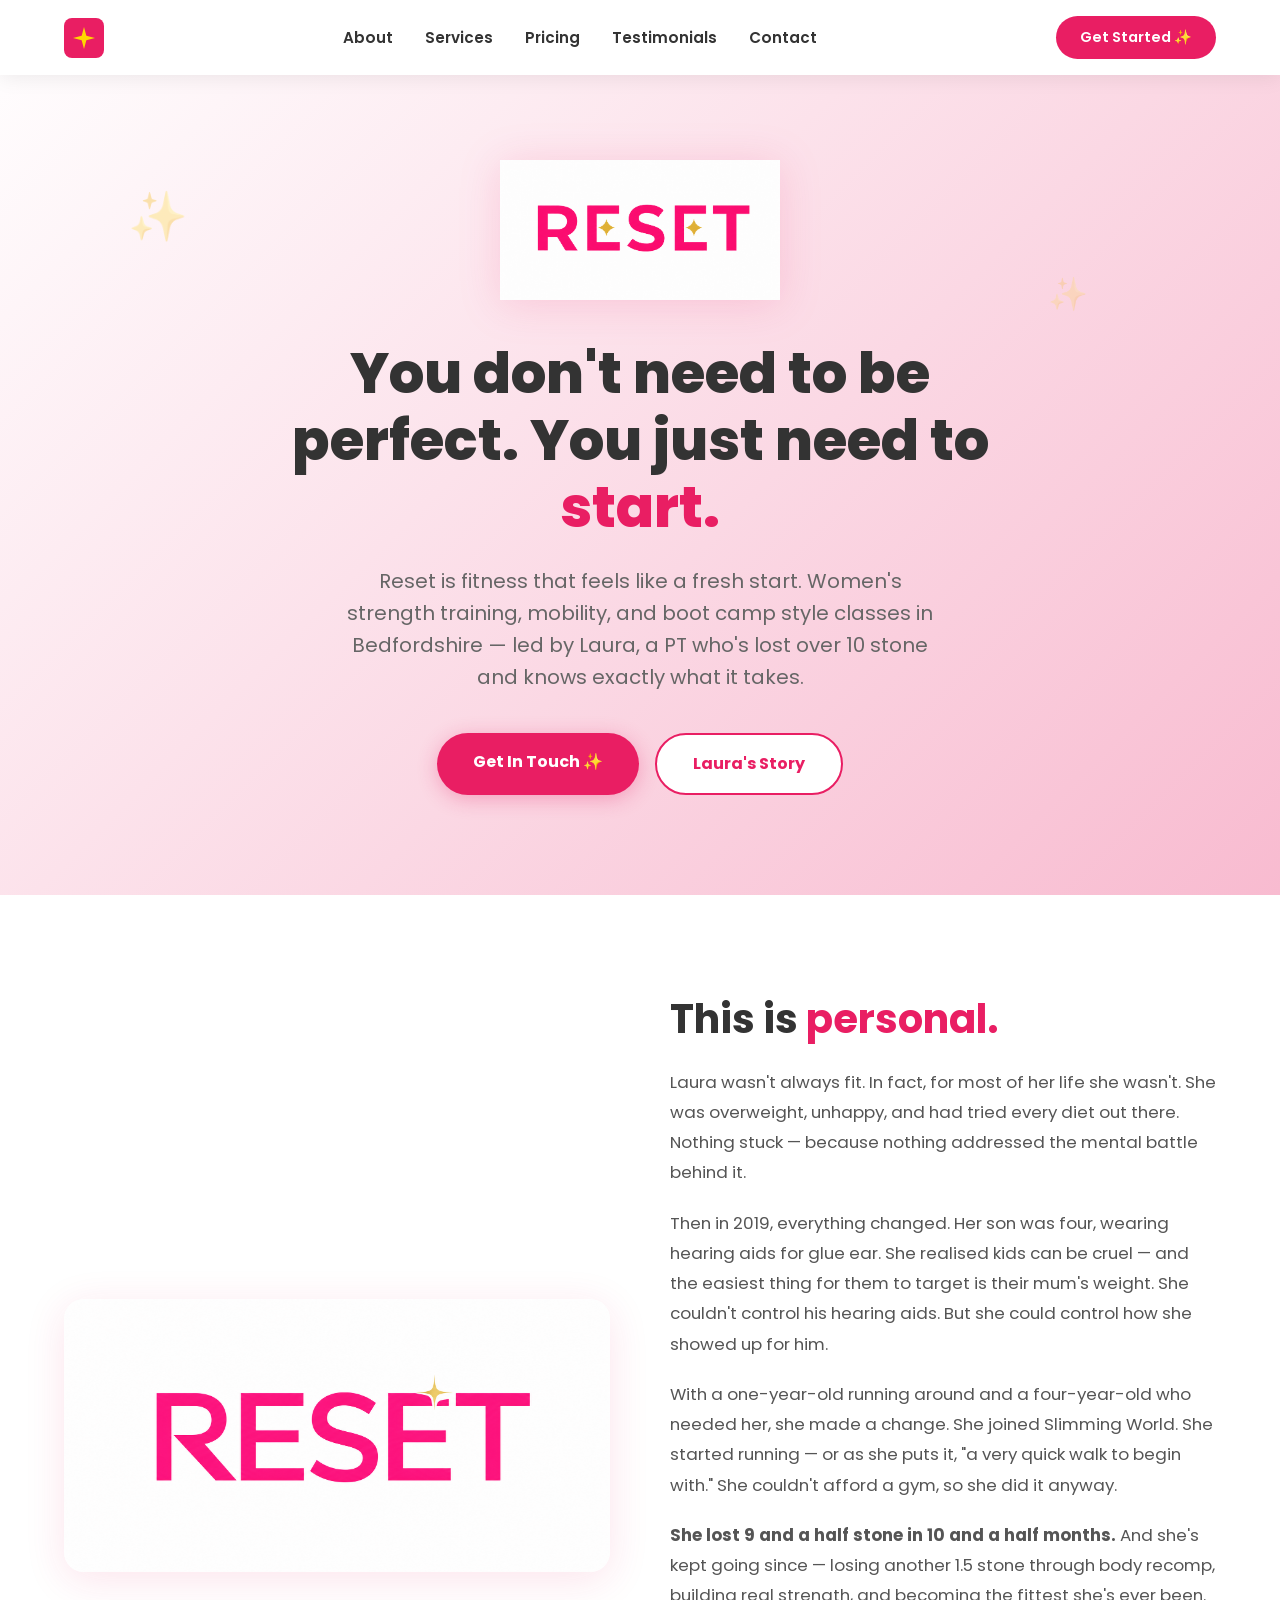
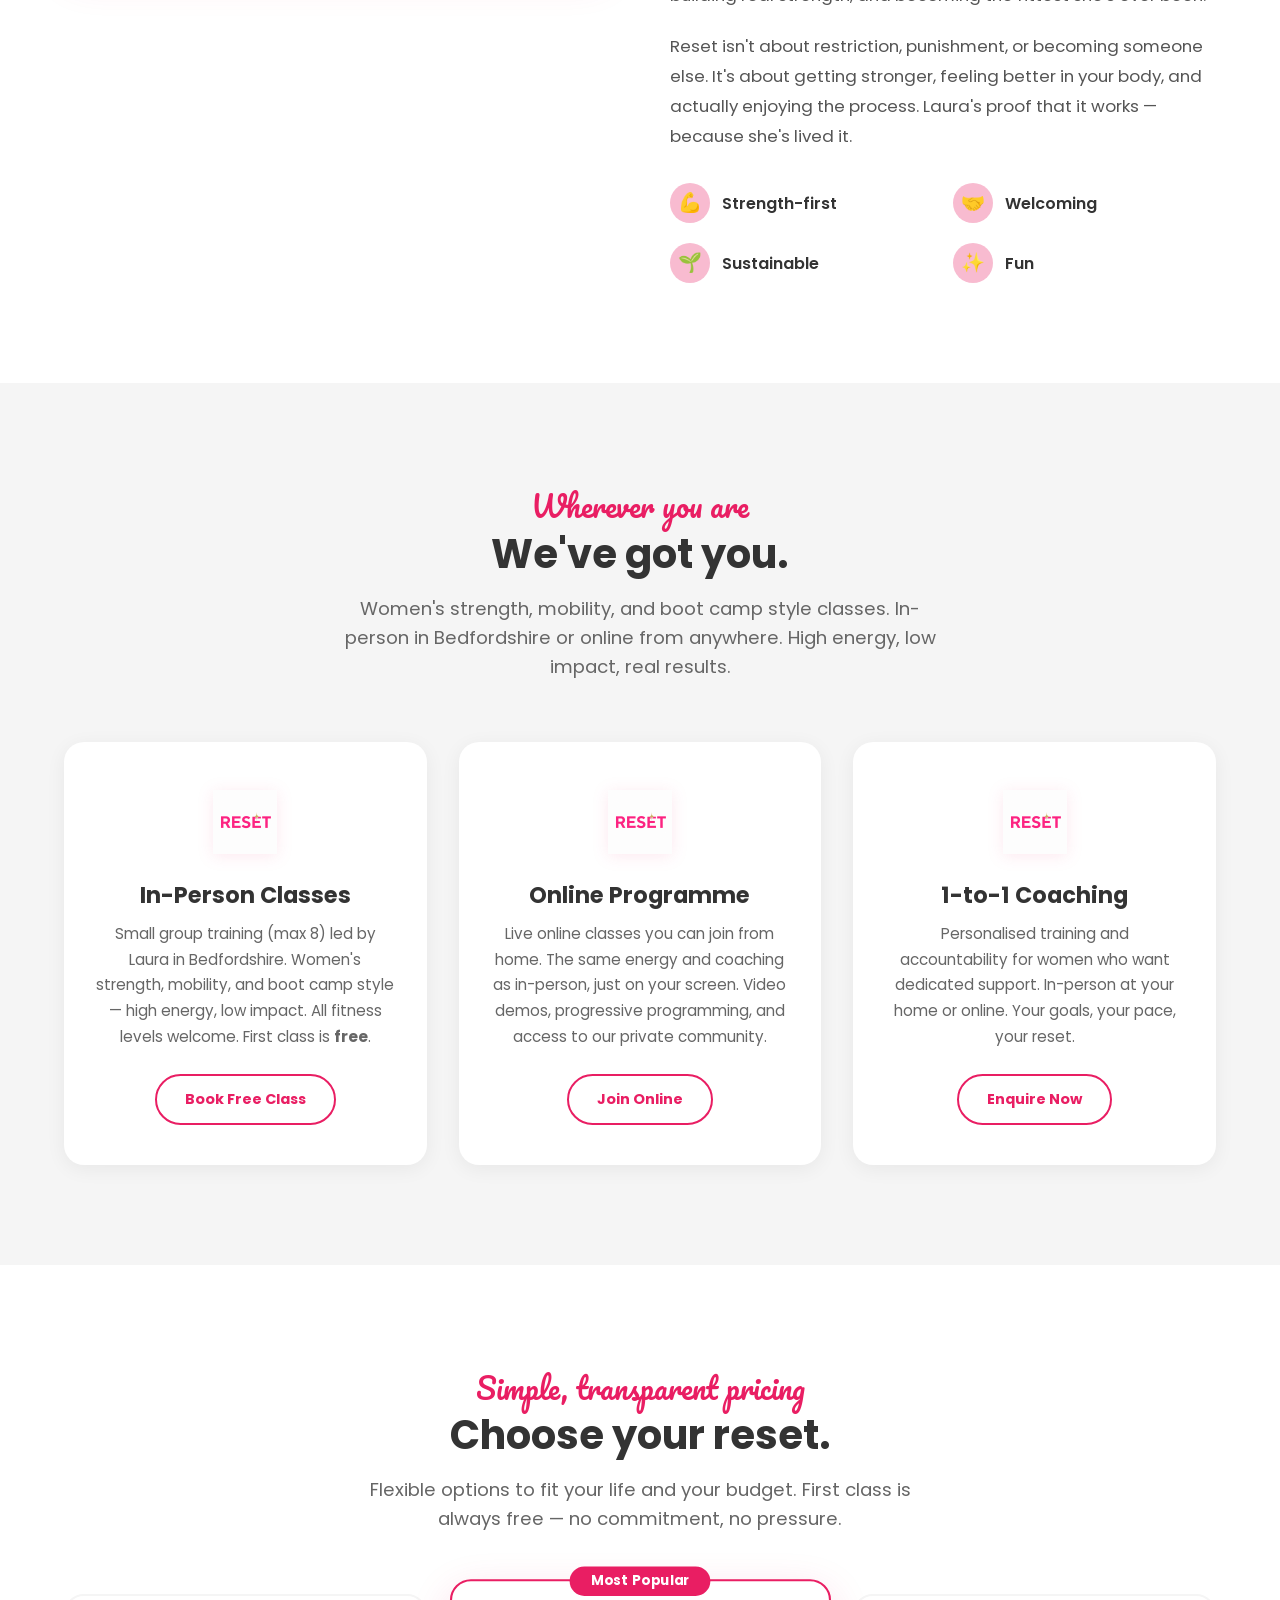
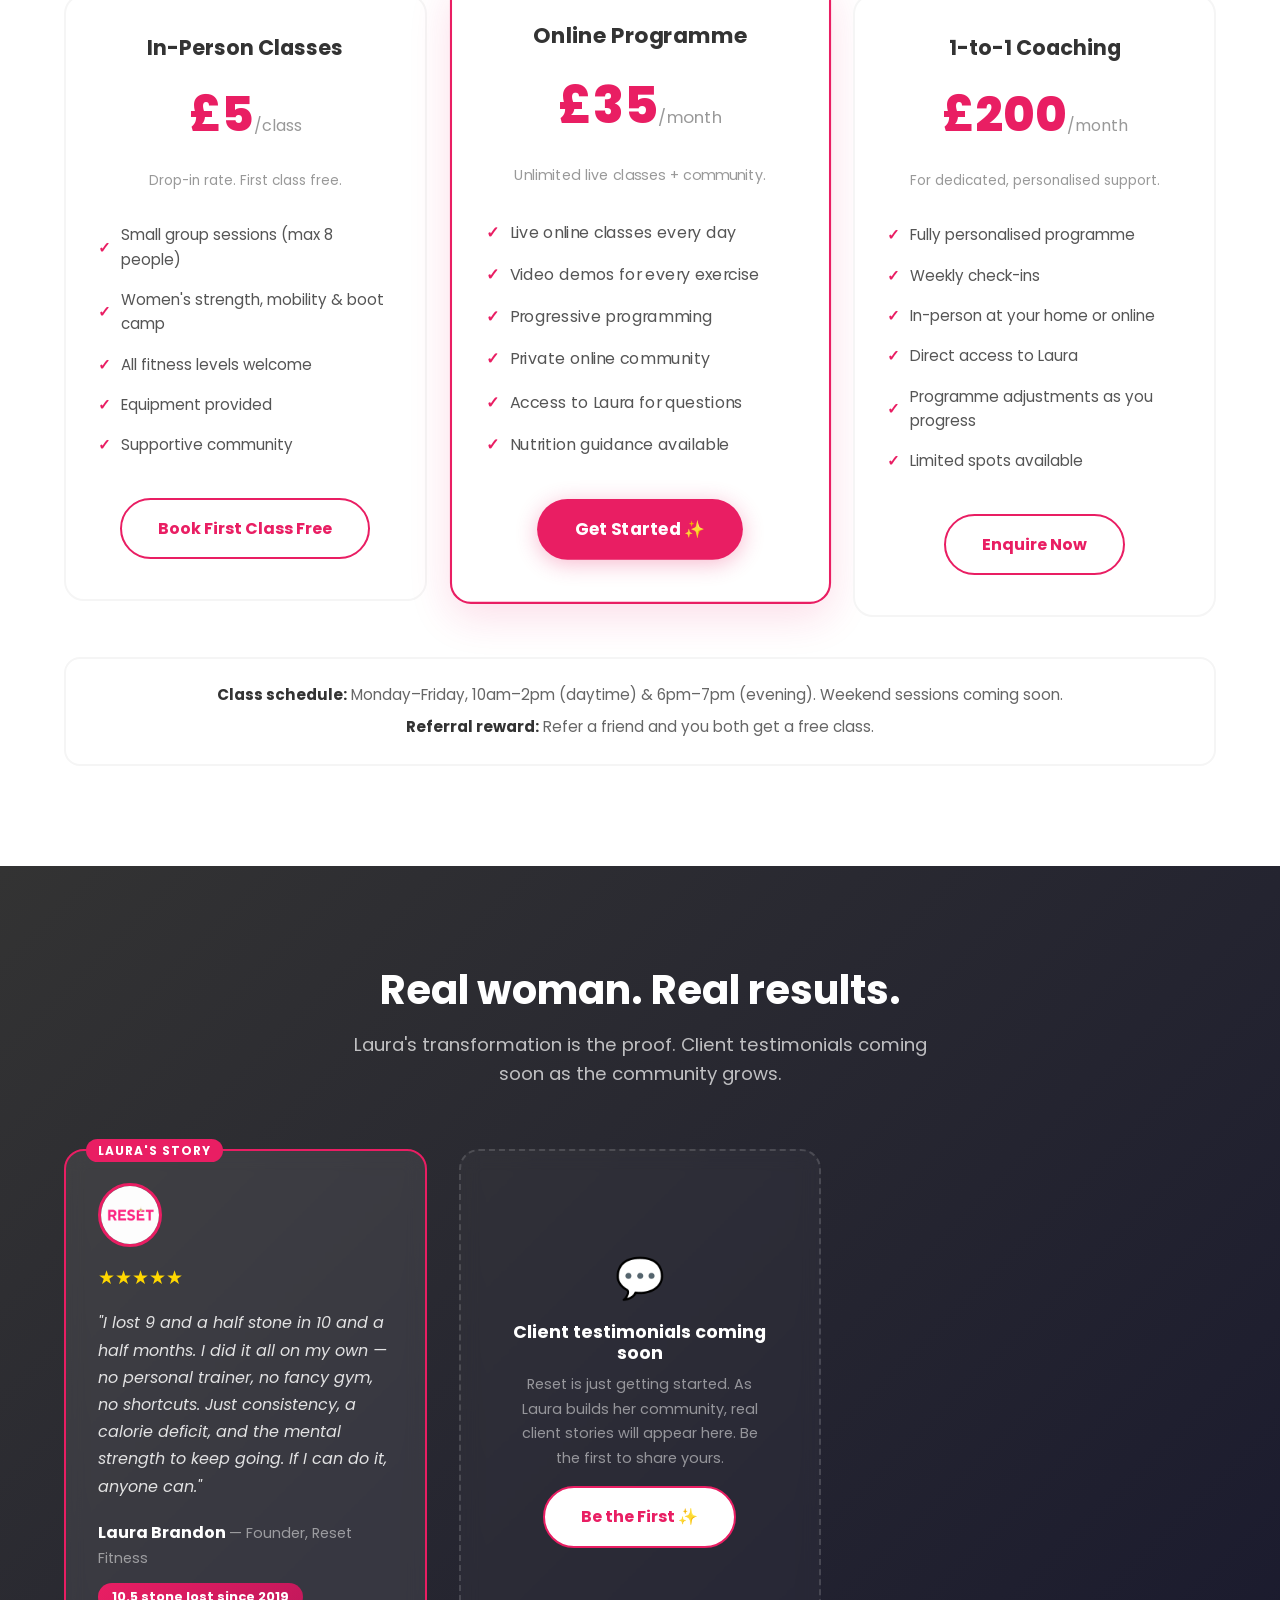
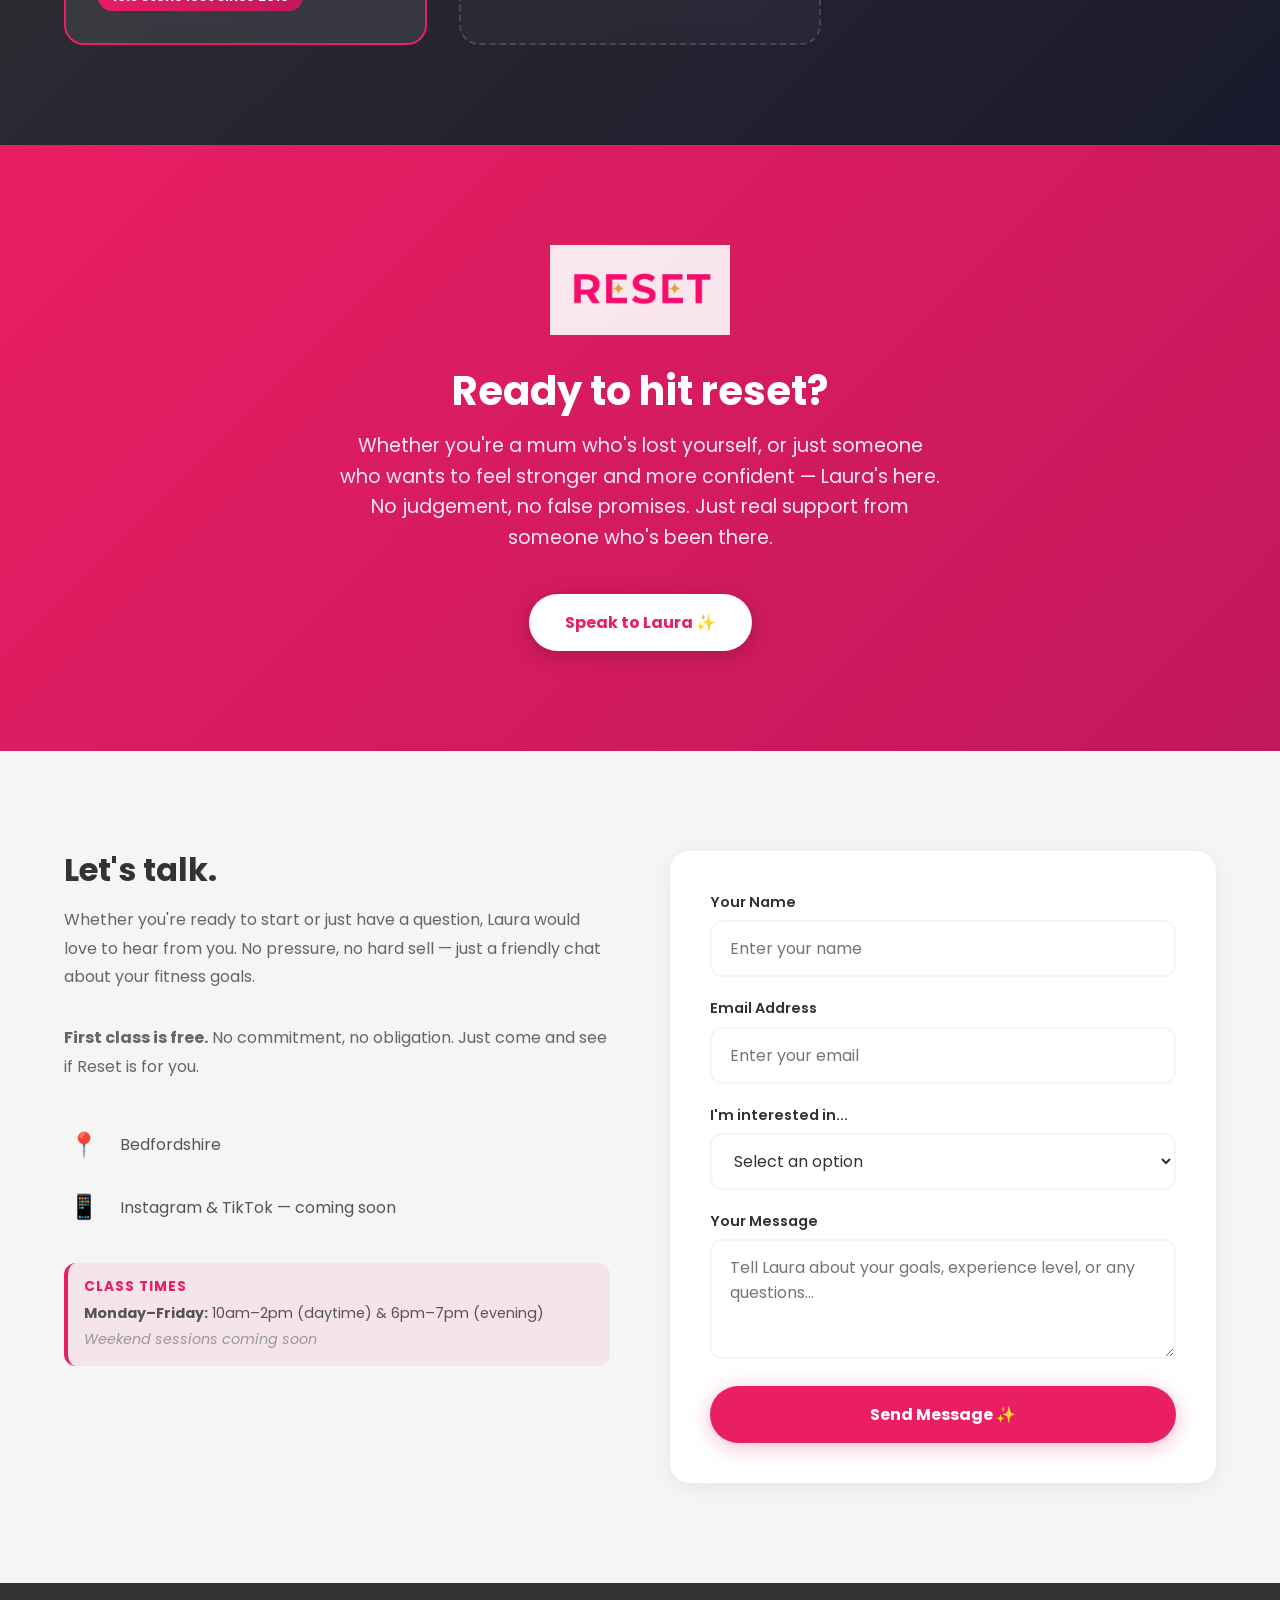
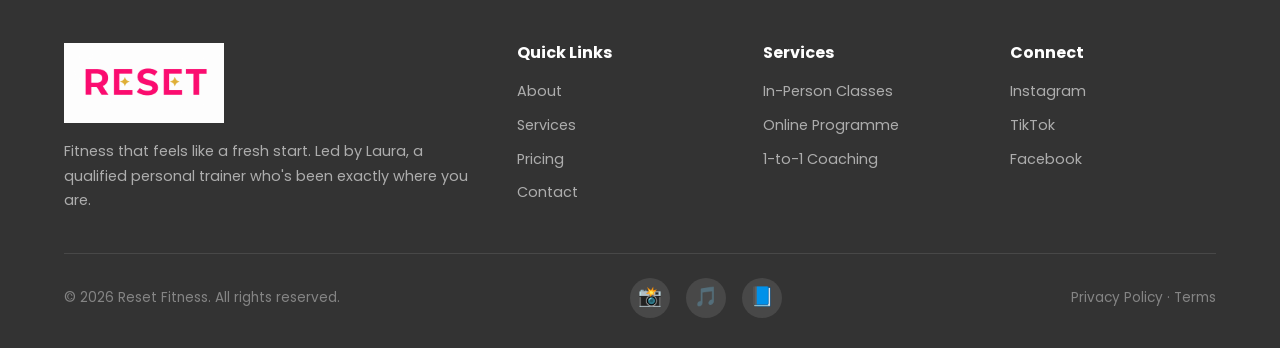
==== commit 82880be8: "feat: update website based on Laura interview - Hero: Updated copy to mention 10 stone weight loss, " ====
--- a/index.html
+++ b/index.html
@@ -36,10 +36,10 @@
         <img src="images/logo-hero.png" alt="Reset Fitness — Logo">
       </div>
       <h1>You don't need to be perfect. You just need to <span>start.</span></h1>
-      <p>Reset is fitness that feels like a fresh start. Small group training, online programmes, and real support — led by a PT who's been exactly where you are.</p>
+      <p>Reset is fitness that feels like a fresh start. Women's strength training, mobility, and boot camp style classes in Bedfordshire — led by Laura, a PT who's lost over 10 stone and knows exactly what it takes.</p>
       <div class="hero-buttons">
-        <a href="#services" class="btn btn-primary">Find Your Reset ✨</a>
-        <a href="#about" class="btn btn-secondary">Read Laura's Story</a>
+        <a href="#contact" class="btn btn-primary">Get In Touch ✨</a>
+        <a href="#about" class="btn btn-secondary">Laura's Story</a>
       </div>
     </div>
   </section>
@@ -49,13 +49,15 @@
     <div class="container">
       <div class="about-grid">
         <div class="about-image">
-          <img src="images/logo-light.png" alt="Reset Fitness — About" class="about-img">
+          <img src="images/logo-light.png" alt="Laura Brandon — Reset Fitness Founder" class="about-img">
         </div>
         <div class="about-content">
           <h2>This is <span>personal.</span></h2>
-          <p>Laura didn't become a personal trainer because she always had it figured out. She became one because she knows what it's like to feel stuck — and she knows what it takes to get unstuck.</p>
-          <p>After transforming her own body — losing weight, building real strength, and becoming the fittest she's ever had — women kept stopping her to ask: <em>"How did you do it?"</em></p>
-          <p>Reset is her answer. This isn't about restriction, punishment, or becoming someone else. It's about getting stronger, feeling better in your body, and actually enjoying the process.</p>
+          <p>Laura wasn't always fit. In fact, for most of her life she wasn't. She was overweight, unhappy, and had tried every diet out there. Nothing stuck — because nothing addressed the mental battle behind it.</p>
+          <p>Then in 2019, everything changed. Her son was four, wearing hearing aids for glue ear. She realised kids can be cruel — and the easiest thing for them to target is their mum's weight. She couldn't control his hearing aids. But she could control how she showed up for him.</p>
+          <p>With a one-year-old running around and a four-year-old who needed her, she made a change. She joined Slimming World. She started running — or as she puts it, "a very quick walk to begin with." She couldn't afford a gym, so she did it anyway.</p>
+          <p><strong>She lost 9 and a half stone in 10 and a half months.</strong> And she's kept going since — losing another 1.5 stone through body recomp, building real strength, and becoming the fittest she's ever been.</p>
+          <p>Reset isn't about restriction, punishment, or becoming someone else. It's about getting stronger, feeling better in your body, and actually enjoying the process. Laura's proof that it works — because she's lived it.</p>
           <div class="about-values">
             <div class="value-item">
               <div class="value-icon">💪</div>
@@ -85,7 +87,7 @@
       <div class="section-header">
         <p class="accent">Wherever you are</p>
         <h2>We've got you.</h2>
-        <p>In-person classes for local clients. Online programmes for everyone else. Real support either way.</p>
+        <p>Women's strength, mobility, and boot camp style classes. In-person in Bedfordshire or online from anywhere. High energy, low impact, real results.</p>
       </div>
       <div class="services-grid">
         <div class="service-card">
@@ -93,24 +95,24 @@
             <img src="images/icon-large.png" alt="" class="service-icon-img">
           </div>
           <h3>In-Person Classes</h3>
-          <p>Small group training sessions led by Laura. Proper coaching, real community, no egos. Whether you're a complete beginner or getting back into fitness, you'll be supported every step of the way.</p>
-          <a href="#pricing" class="btn btn-secondary">See Pricing</a>
+          <p>Small group training (max 8) led by Laura in Bedfordshire. Women's strength, mobility, and boot camp style — high energy, low impact. All fitness levels welcome. First class is <strong>free</strong>.</p>
+          <a href="#contact" class="btn btn-secondary">Book Free Class</a>
         </div>
         <div class="service-card">
           <div class="service-icon-wrap">
             <img src="images/icon-large.png" alt="" class="service-icon-img">
           </div>
           <h3>Online Programme</h3>
-          <p>Structured training plans you can follow from home or your local gym. Video demos, progressive programming, and access to our private community. Fitness that fits your life.</p>
-          <a href="#pricing" class="btn btn-secondary">See Pricing</a>
+          <p>Live online classes you can join from home. The same energy and coaching as in-person, just on your screen. Video demos, progressive programming, and access to our private community.</p>
+          <a href="#contact" class="btn btn-secondary">Join Online</a>
         </div>
         <div class="service-card">
           <div class="service-icon-wrap">
             <img src="images/icon-large.png" alt="" class="service-icon-img">
           </div>
           <h3>1-to-1 Coaching</h3>
-          <p>Personalised training and accountability for women who want dedicated support. In-person or online. Your goals, your pace, your reset.</p>
-          <a href="#pricing" class="btn btn-secondary">See Pricing</a>
+          <p>Personalised training and accountability for women who want dedicated support. In-person at your home or online. Your goals, your pace, your reset.</p>
+          <a href="#contact" class="btn btn-secondary">Enquire Now</a>
         </div>
       </div>
     </div>
@@ -122,16 +124,16 @@
       <div class="section-header">
         <p class="accent">Simple, transparent pricing</p>
         <h2>Choose your reset.</h2>
-        <p>Flexible options to fit your life and your budget. All programmes include expert coaching and a supportive community.</p>
+        <p>Flexible options to fit your life and your budget. First class is always free — no commitment, no pressure.</p>
       </div>
       <div class="pricing-grid">
         <div class="pricing-card">
           <h3>In-Person Classes</h3>
-          <div class="price">£15<span>/class</span></div>
-          <p class="price-note">Drop-in rate. No commitment.</p>
+          <div class="price">£5<span>/class</span></div>
+          <p class="price-note">Drop-in rate. First class free.</p>
           <ul class="pricing-features">
-            <li>Small group sessions (max 12 people)</li>
-            <li>Proper coaching from Laura</li>
+            <li>Small group sessions (max 8 people)</li>
+            <li>Women's strength, mobility & boot camp</li>
             <li>All fitness levels welcome</li>
             <li>Equipment provided</li>
             <li>Supportive community</li>
@@ -140,17 +142,17 @@
         </div>
         <div class="pricing-card featured">
           <h3>Online Programme</h3>
-          <div class="price">£30<span>/month</span></div>
-          <p class="price-note">Best for self-motivated women.</p>
+          <div class="price">£35<span>/month</span></div>
+          <p class="price-note">Unlimited live classes + community.</p>
           <ul class="pricing-features">
-            <li>Structured 4-week programmes</li>
+            <li>Live online classes every day</li>
             <li>Video demos for every exercise</li>
             <li>Progressive programming</li>
             <li>Private online community</li>
-            <li>Monthly check-ins with Laura</li>
-            <li>Nutrition guidance included</li>
-          </ul>
-          <a href="#contact" class="btn btn-primary">Start Free Trial ✨</a>
+            <li>Access to Laura for questions</li>
+            <li>Nutrition guidance available</li>
+          </ul>
+          <a href="#contact" class="btn btn-primary">Get Started ✨</a>
         </div>
         <div class="pricing-card">
           <h3>1-to-1 Coaching</h3>
@@ -159,13 +161,17 @@
           <ul class="pricing-features">
             <li>Fully personalised programme</li>
             <li>Weekly check-ins</li>
-            <li>Nutrition coaching</li>
-            <li>Direct messaging access</li>
-            <li>Programme adjustments</li>
+            <li>In-person at your home or online</li>
+            <li>Direct access to Laura</li>
+            <li>Programme adjustments as you progress</li>
             <li>Limited spots available</li>
           </ul>
           <a href="#contact" class="btn btn-secondary">Enquire Now</a>
         </div>
+      </div>
+      <div class="pricing-extras">
+        <p><strong>Class schedule:</strong> Monday–Friday, 10am–2pm (daytime) & 6pm–7pm (evening). Weekend sessions coming soon.</p>
+        <p><strong>Referral reward:</strong> Refer a friend and you both get a free class.</p>
       </div>
     </div>
   </section>
@@ -174,33 +180,26 @@
   <section id="testimonials" class="testimonials">
     <div class="container">
       <div class="section-header">
-        <h2>Real women. Real results.</h2>
-        <p>Don't just take our word for it. Here's what our community has to say.</p>
+        <h2>Real woman. Real results.</h2>
+        <p>Laura's transformation is the proof. Client testimonials coming soon as the community grows.</p>
       </div>
       <div class="testimonial-grid">
-        <div class="testimonial-card">
+        <div class="testimonial-card featured-testimonial">
           <div class="testimonial-avatar">
-            <img src="images/favicon-large.png" alt="Sarah M.">
+            <img src="images/favicon-large.png" alt="Laura Brandon">
           </div>
           <div class="stars">★★★★★</div>
-          <p>"I've tried every diet and every gym. Reset is the first time I've actually enjoyed getting fit. Laura gets it — because she's lived it."</p>
-          <div class="author">Sarah M. <span>— Online member</span></div>
-        </div>
-        <div class="testimonial-card">
-          <div class="testimonial-avatar">
-            <img src="images/favicon-large.png" alt="Emma L.">
-          </div>
-          <div class="stars">★★★★★</div>
-          <p>"I was terrified of walking into a gym. Now I'm lifting weights I never thought possible. The community here is incredible."</p>
-          <div class="author">Emma L. <span>— In-person class member</span></div>
-        </div>
-        <div class="testimonial-card">
-          <div class="testimonial-avatar">
-            <img src="images/favicon-large.png" alt="Rachel K.">
-          </div>
-          <div class="stars">★★★★★</div>
-          <p>"The online programme changed everything for me. I can train at home, on my schedule, with proper coaching. It just works."</p>
-          <div class="author">Rachel K. <span>— Online member</span></div>
+          <p>"I lost 9 and a half stone in 10 and a half months. I did it all on my own — no personal trainer, no fancy gym, no shortcuts. Just consistency, a calorie deficit, and the mental strength to keep going. If I can do it, anyone can."</p>
+          <div class="author">Laura Brandon <span>— Founder, Reset Fitness</span></div>
+          <div class="transformation-badge">10.5 stone lost since 2019</div>
+        </div>
+        <div class="testimonial-card coming-soon">
+          <div class="coming-soon-content">
+            <span class="coming-soon-icon">💬</span>
+            <h3>Client testimonials coming soon</h3>
+            <p>Reset is just getting started. As Laura builds her community, real client stories will appear here. Be the first to share yours.</p>
+            <a href="#contact" class="btn btn-secondary">Be the First ✨</a>
+          </div>
         </div>
       </div>
     </div>
@@ -213,8 +212,8 @@
         <img src="images/logo-hero.png" alt="Reset Fitness">
       </div>
       <h2>Ready to hit reset?</h2>
-      <p>Join hundreds of women who are getting stronger, feeling better, and finally enjoying fitness.</p>
-      <a href="#contact" class="btn btn-primary">Get Started Today ✨</a>
+      <p>Whether you're a mum who's lost yourself, or just someone who wants to feel stronger and more confident — Laura's here. No judgement, no false promises. Just real support from someone who's been there.</p>
+      <a href="#contact" class="btn btn-primary">Speak to Laura ✨</a>
     </div>
   </section>
 
@@ -224,21 +223,23 @@
       <div class="contact-grid">
         <div class="contact-info">
           <h2>Let's talk.</h2>
-          <p>Whether you're ready to start or just have a question, we'd love to hear from you. No pressure, no hard sell — just a friendly chat about your fitness goals.</p>
+          <p>Whether you're ready to start or just have a question, Laura would love to hear from you. No pressure, no hard sell — just a friendly chat about your fitness goals.</p>
+          <p><strong>First class is free.</strong> No commitment, no obligation. Just come and see if Reset is for you.</p>
           <ul class="contact-details">
             <li>
-              <span class="icon">📧</span>
-              <span>hello@resetfitness.co.uk</span>
+              <span class="icon">📍</span>
+              <span>Bedfordshire</span>
             </li>
             <li>
               <span class="icon">📱</span>
-              <span>@resetfitness on Instagram & TikTok</span>
+              <span>Instagram & TikTok — coming soon</span>
             </li>
-            <li>
-              <span class="icon">📍</span>
-              <span>[Your location here]</span>
-            </li>
-          </ul>
+          </ul>
+          <div class="contact-availability">
+            <h4>Class Times</h4>
+            <p><strong>Monday–Friday:</strong> 10am–2pm (daytime) & 6pm–7pm (evening)</p>
+            <p>Weekend sessions coming soon</p>
+          </div>
         </div>
         <div class="contact-form">
           <form action="#" method="POST">
@@ -254,15 +255,16 @@
               <label for="interest">I'm interested in...</label>
               <select id="interest" name="interest">
                 <option value="">Select an option</option>
-                <option value="in-person">In-Person Classes</option>
+                <option value="in-person">In-Person Classes (Bedfordshire)</option>
                 <option value="online">Online Programme</option>
                 <option value="1to1">1-to-1 Coaching</option>
+                <option value="free-class">Book My Free First Class</option>
                 <option value="question">Just have a question</option>
               </select>
             </div>
             <div class="form-group">
               <label for="message">Your Message</label>
-              <textarea id="message" name="message" placeholder="Tell us about your goals, experience level, or any questions..."></textarea>
+              <textarea id="message" name="message" placeholder="Tell Laura about your goals, experience level, or any questions..."></textarea>
             </div>
             <button type="submit" class="btn btn-primary" style="width: 100%;">Send Message ✨</button>
           </form>
--- a/css/style.css
+++ b/css/style.css
@@ -921,3 +921,123 @@
     max-width: 130px;
   }
 }
+
+/* ===== PRICING EXTRAS ===== */
+.pricing-extras {
+  text-align: center;
+  margin-top: 40px;
+  padding: 24px;
+  background: var(--white);
+  border-radius: 16px;
+  border: 2px solid var(--grey);
+}
+
+.pricing-extras p {
+  color: #666;
+  font-size: 0.95rem;
+  margin-bottom: 8px;
+}
+
+.pricing-extras p:last-child {
+  margin-bottom: 0;
+}
+
+.pricing-extras strong {
+  color: var(--charcoal);
+}
+
+/* ===== FEATURED TESTIMONIAL ===== */
+.featured-testimonial {
+  border: 2px solid var(--pink) !important;
+  position: relative;
+}
+
+.featured-testimonial::before {
+  content: "Laura's Story";
+  position: absolute;
+  top: -12px;
+  left: 20px;
+  background: var(--pink);
+  color: var(--white);
+  padding: 2px 12px;
+  border-radius: 50px;
+  font-size: 0.75rem;
+  font-weight: 700;
+  text-transform: uppercase;
+  letter-spacing: 1px;
+}
+
+.transformation-badge {
+  display: inline-block;
+  margin-top: 12px;
+  background: linear-gradient(135deg, var(--pink) 0%, var(--pink-dark) 100%);
+  color: var(--white);
+  padding: 4px 14px;
+  border-radius: 50px;
+  font-size: 0.8rem;
+  font-weight: 700;
+}
+
+/* ===== COMING SOON TESTIMONIAL ===== */
+.coming-soon {
+  background: rgba(255,255,255,0.03) !important;
+  border: 2px dashed rgba(255,255,255,0.15) !important;
+  display: flex;
+  align-items: center;
+  justify-content: center;
+  min-height: 280px;
+}
+
+.coming-soon-content {
+  text-align: center;
+  padding: 20px;
+}
+
+.coming-soon-icon {
+  font-size: 2.5rem;
+  display: block;
+  margin-bottom: 12px;
+}
+
+.coming-soon-content h3 {
+  color: var(--white);
+  font-size: 1.1rem;
+  margin-bottom: 8px;
+}
+
+.coming-soon-content p {
+  color: rgba(255,255,255,0.5);
+  font-size: 0.9rem;
+  margin-bottom: 16px;
+  font-style: normal !important;
+}
+
+/* ===== CONTACT AVAILABILITY ===== */
+.contact-availability {
+  margin-top: 24px;
+  padding: 16px;
+  background: rgba(233, 30, 99, 0.08);
+  border-radius: 12px;
+  border-left: 4px solid var(--pink);
+}
+
+.contact-availability h4 {
+  color: var(--pink);
+  font-size: 0.85rem;
+  text-transform: uppercase;
+  letter-spacing: 1px;
+  margin-bottom: 8px;
+}
+
+.contact-availability p {
+  color: #555;
+  font-size: 0.9rem;
+  margin-bottom: 4px;
+  line-height: 1.5;
+}
+
+.contact-availability p:last-child {
+  margin-bottom: 0;
+  color: #999;
+  font-style: italic;
+}
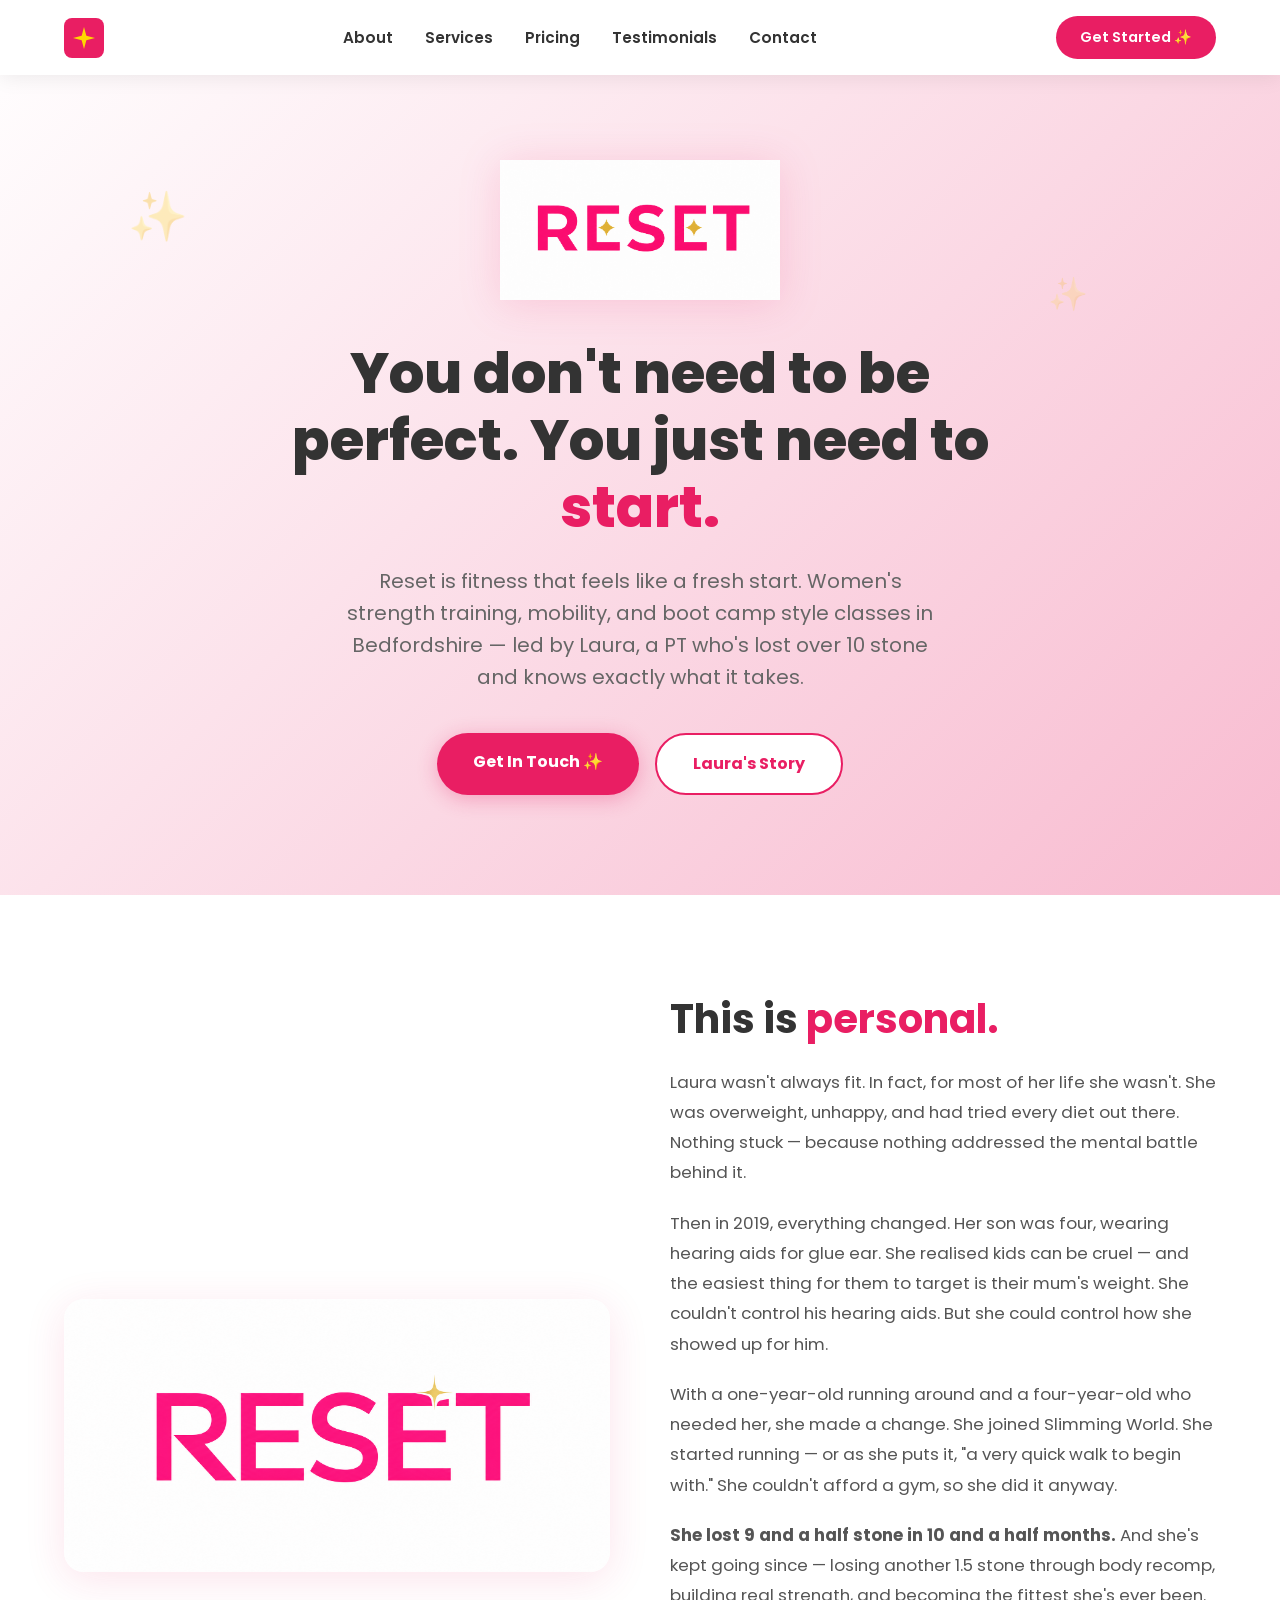
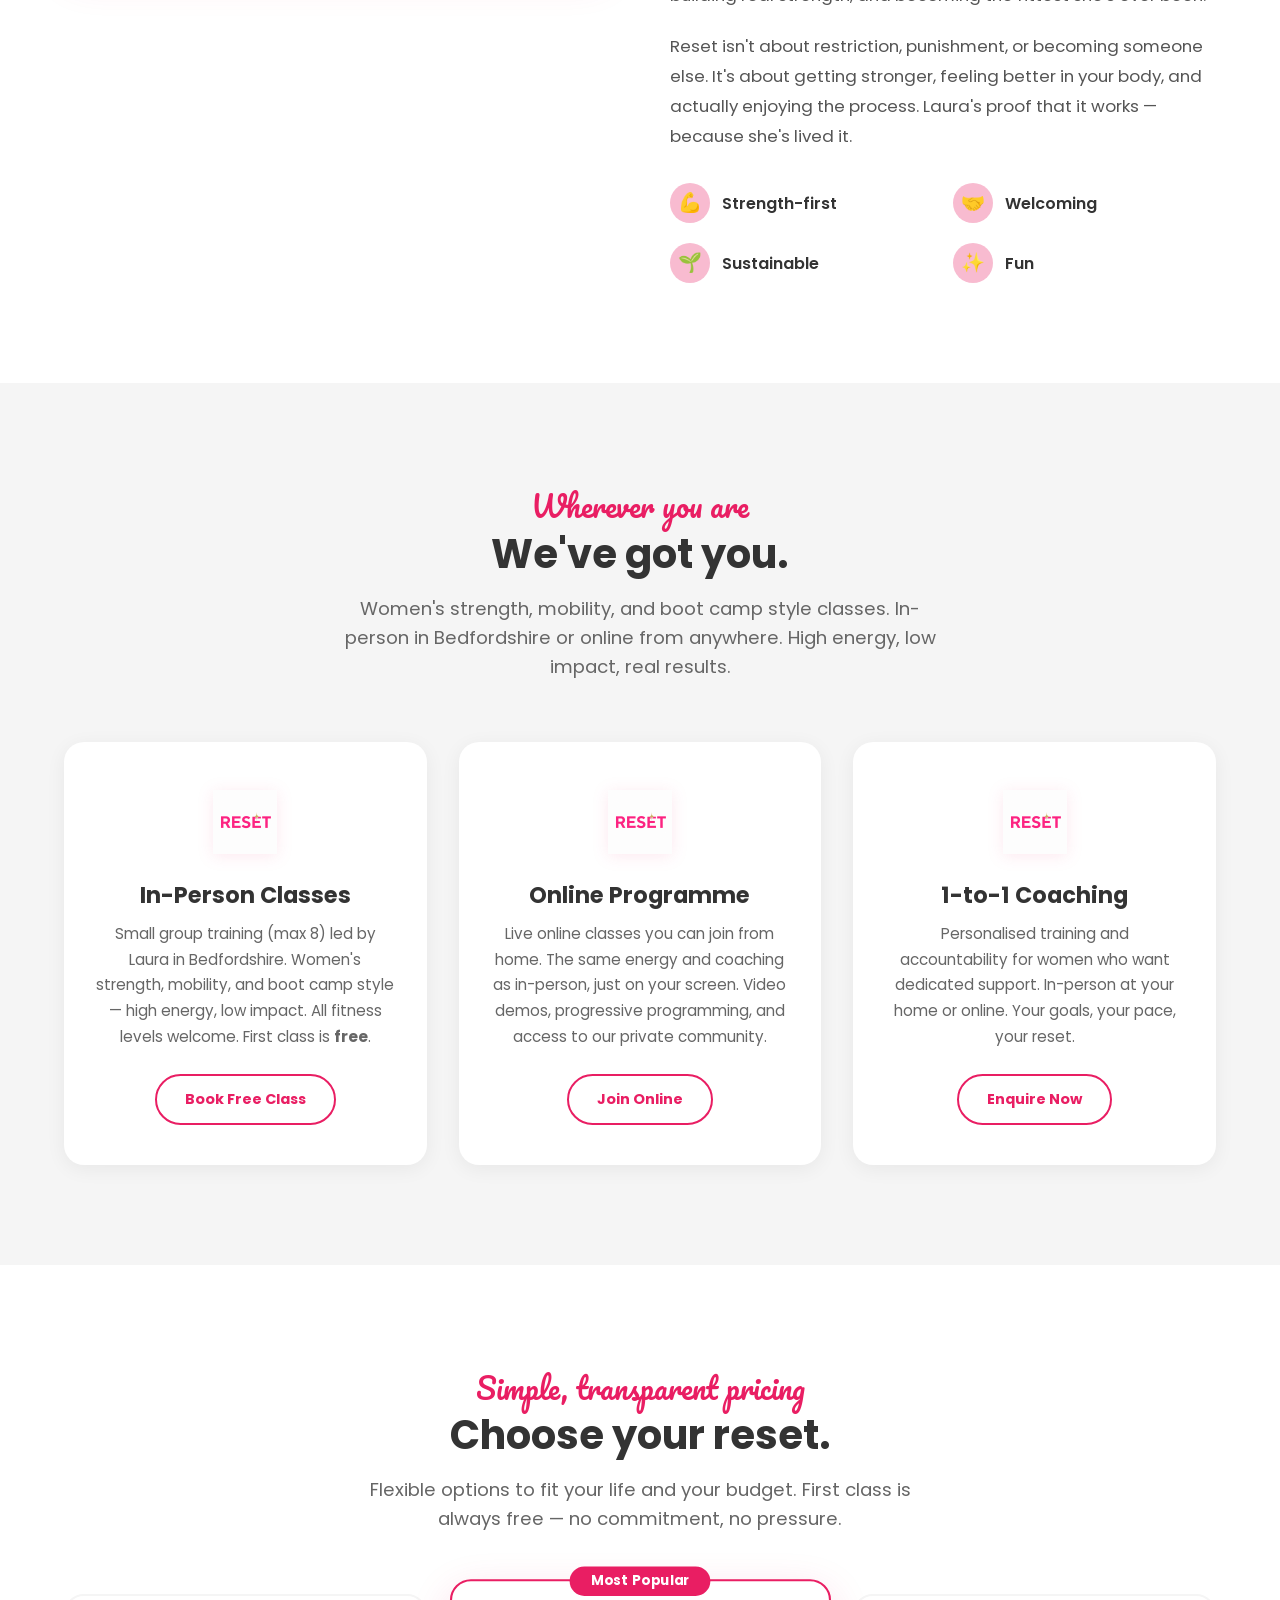
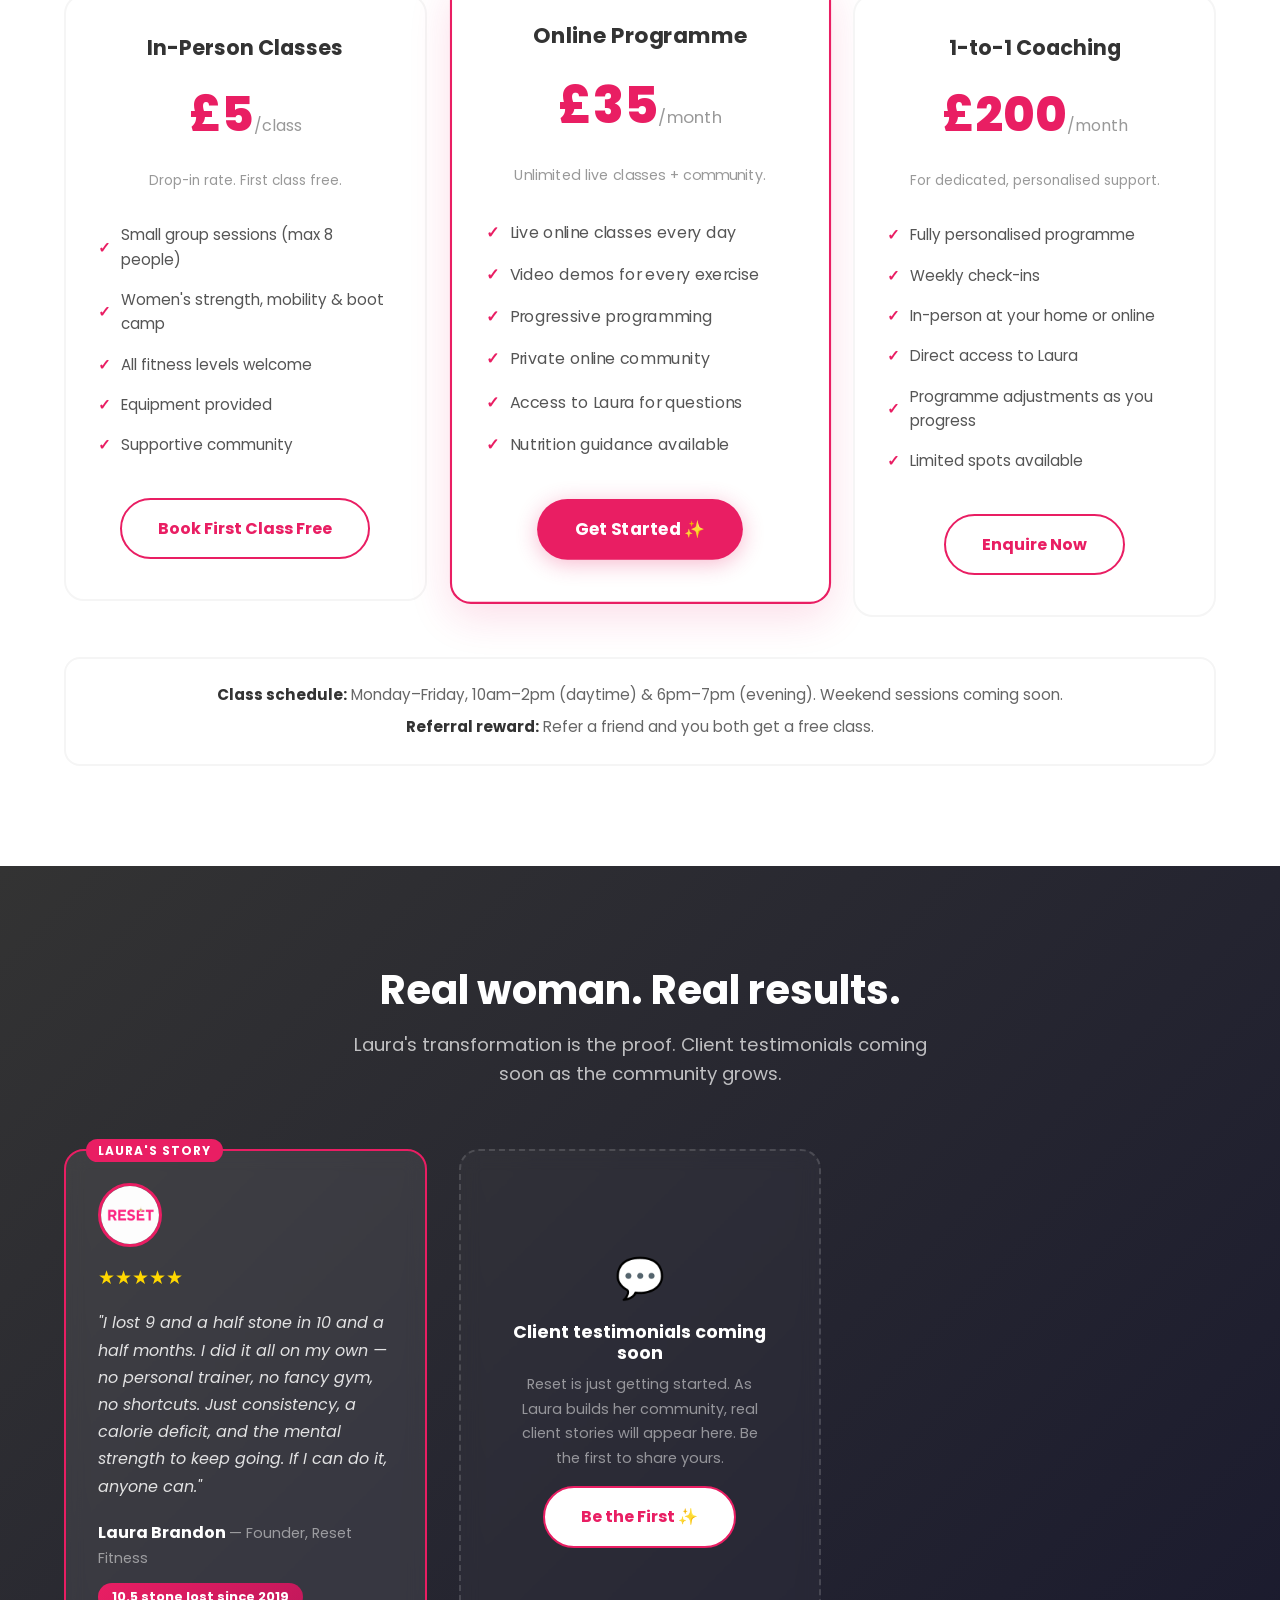
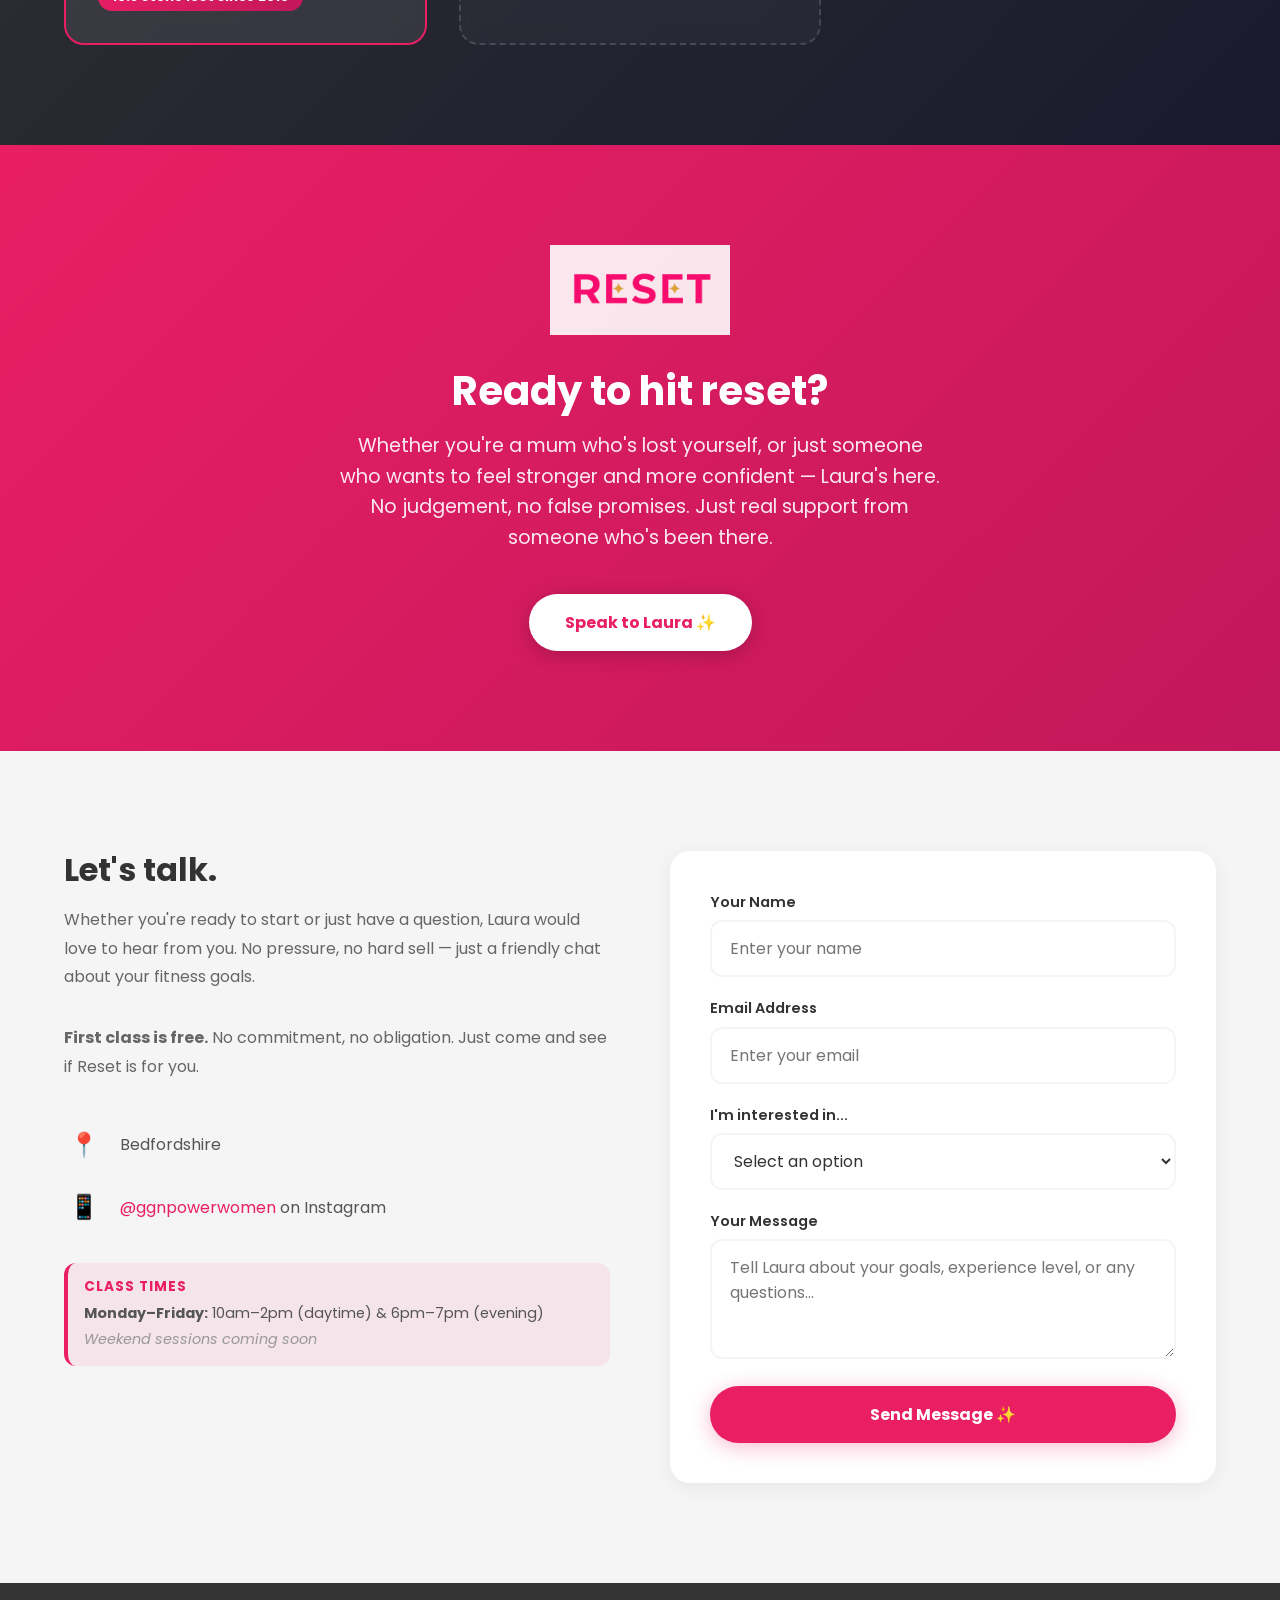
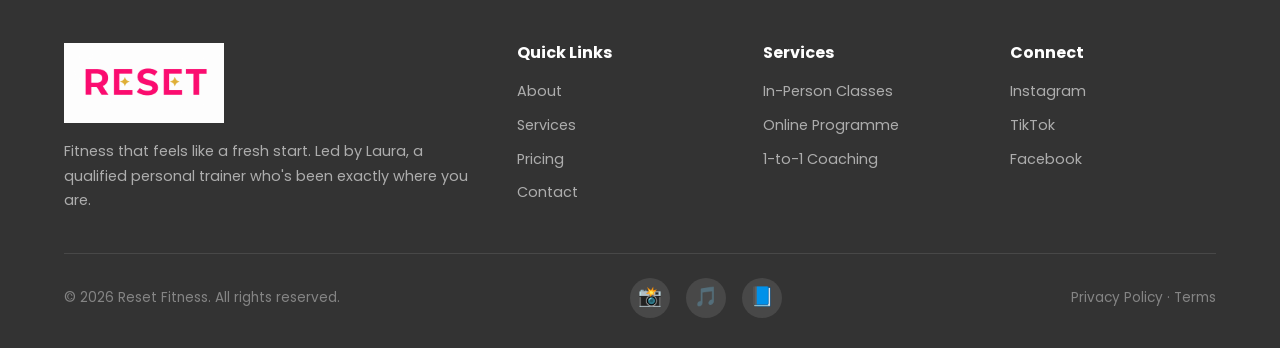
==== commit dd081114: "update Instagram link to @ggnpowerwomen" ====
--- a/index.html
+++ b/index.html
@@ -232,7 +232,7 @@
             </li>
             <li>
               <span class="icon">📱</span>
-              <span>Instagram & TikTok — coming soon</span>
+              <span><a href="https://instagram.com/ggnpowerwomen" target="_blank" rel="noopener">@ggnpowerwomen</a> on Instagram</span>
             </li>
           </ul>
           <div class="contact-availability">
@@ -301,7 +301,7 @@
         <div>
           <h4>Connect</h4>
           <ul>
-            <li><a href="#">Instagram</a></li>
+            <li><a href="https://instagram.com/ggnpowerwomen" target="_blank" rel="noopener">Instagram</a></li>
             <li><a href="#">TikTok</a></li>
             <li><a href="#">Facebook</a></li>
           </ul>
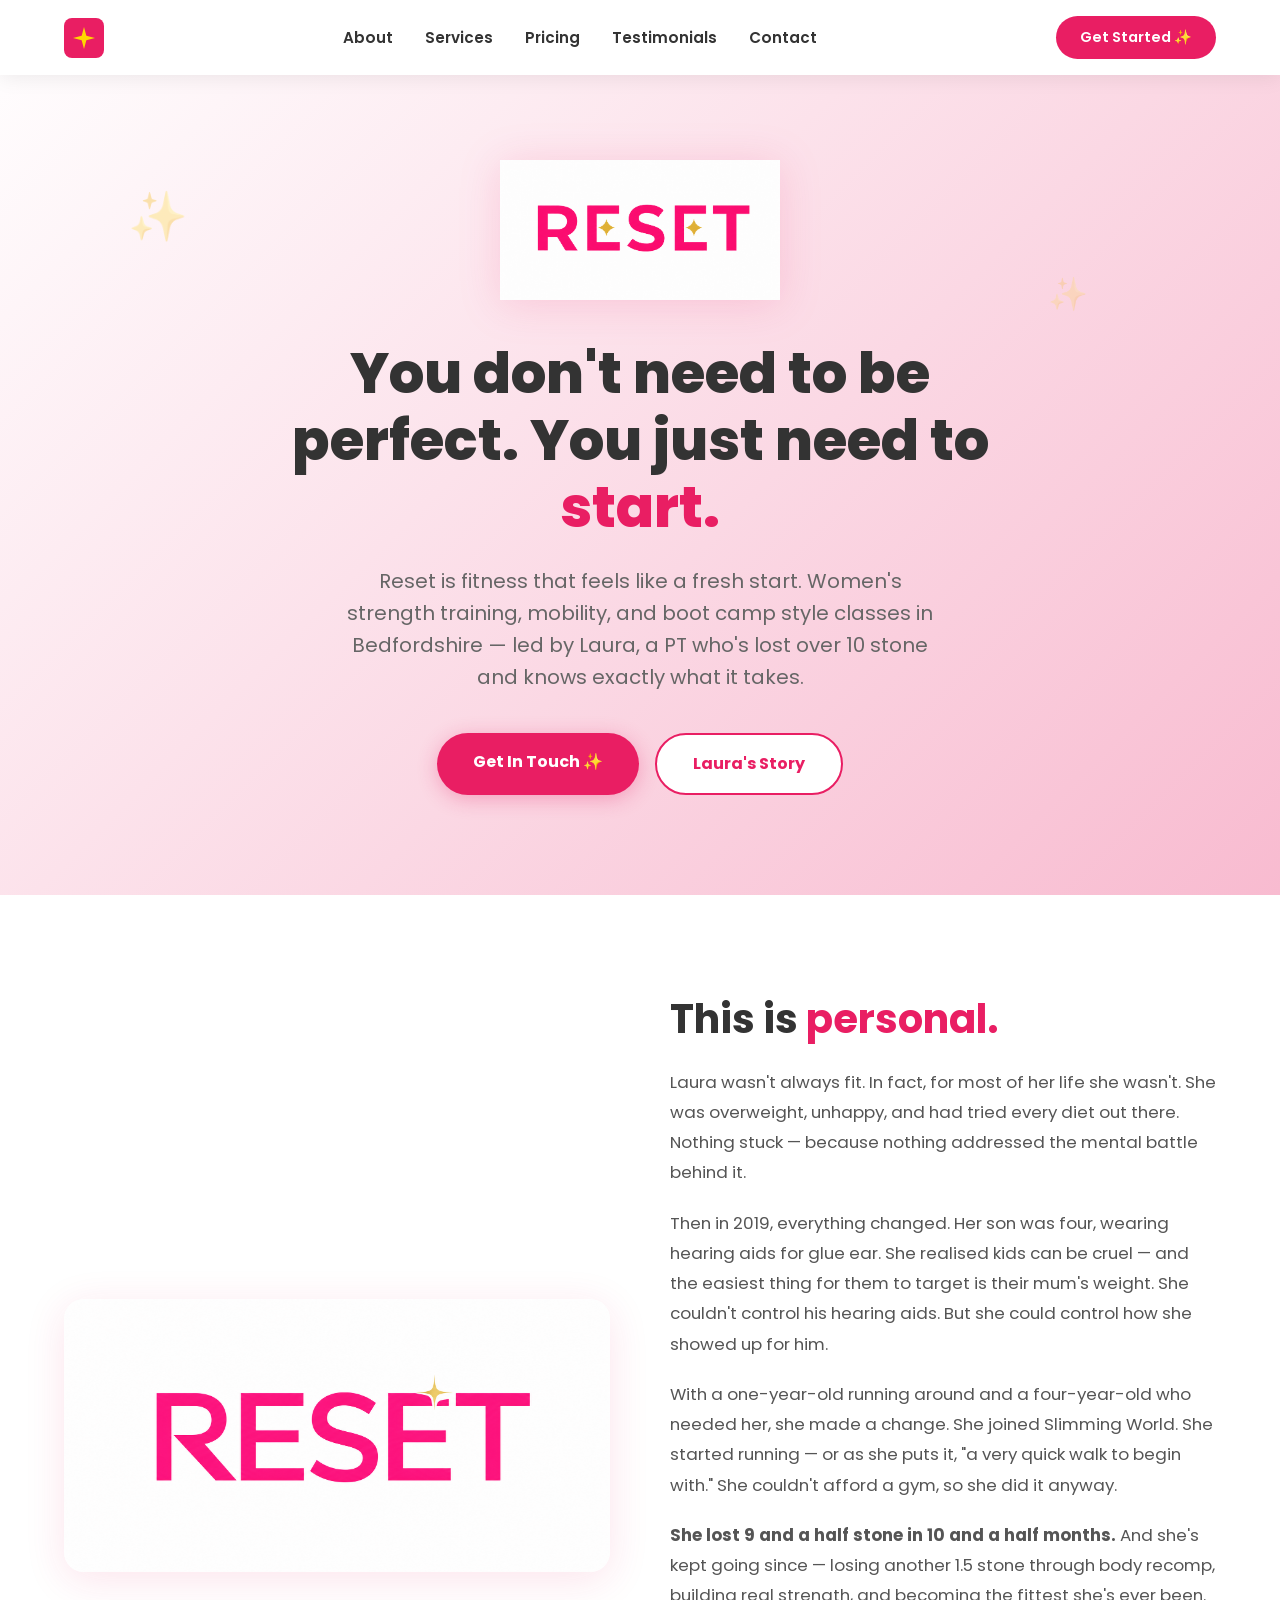
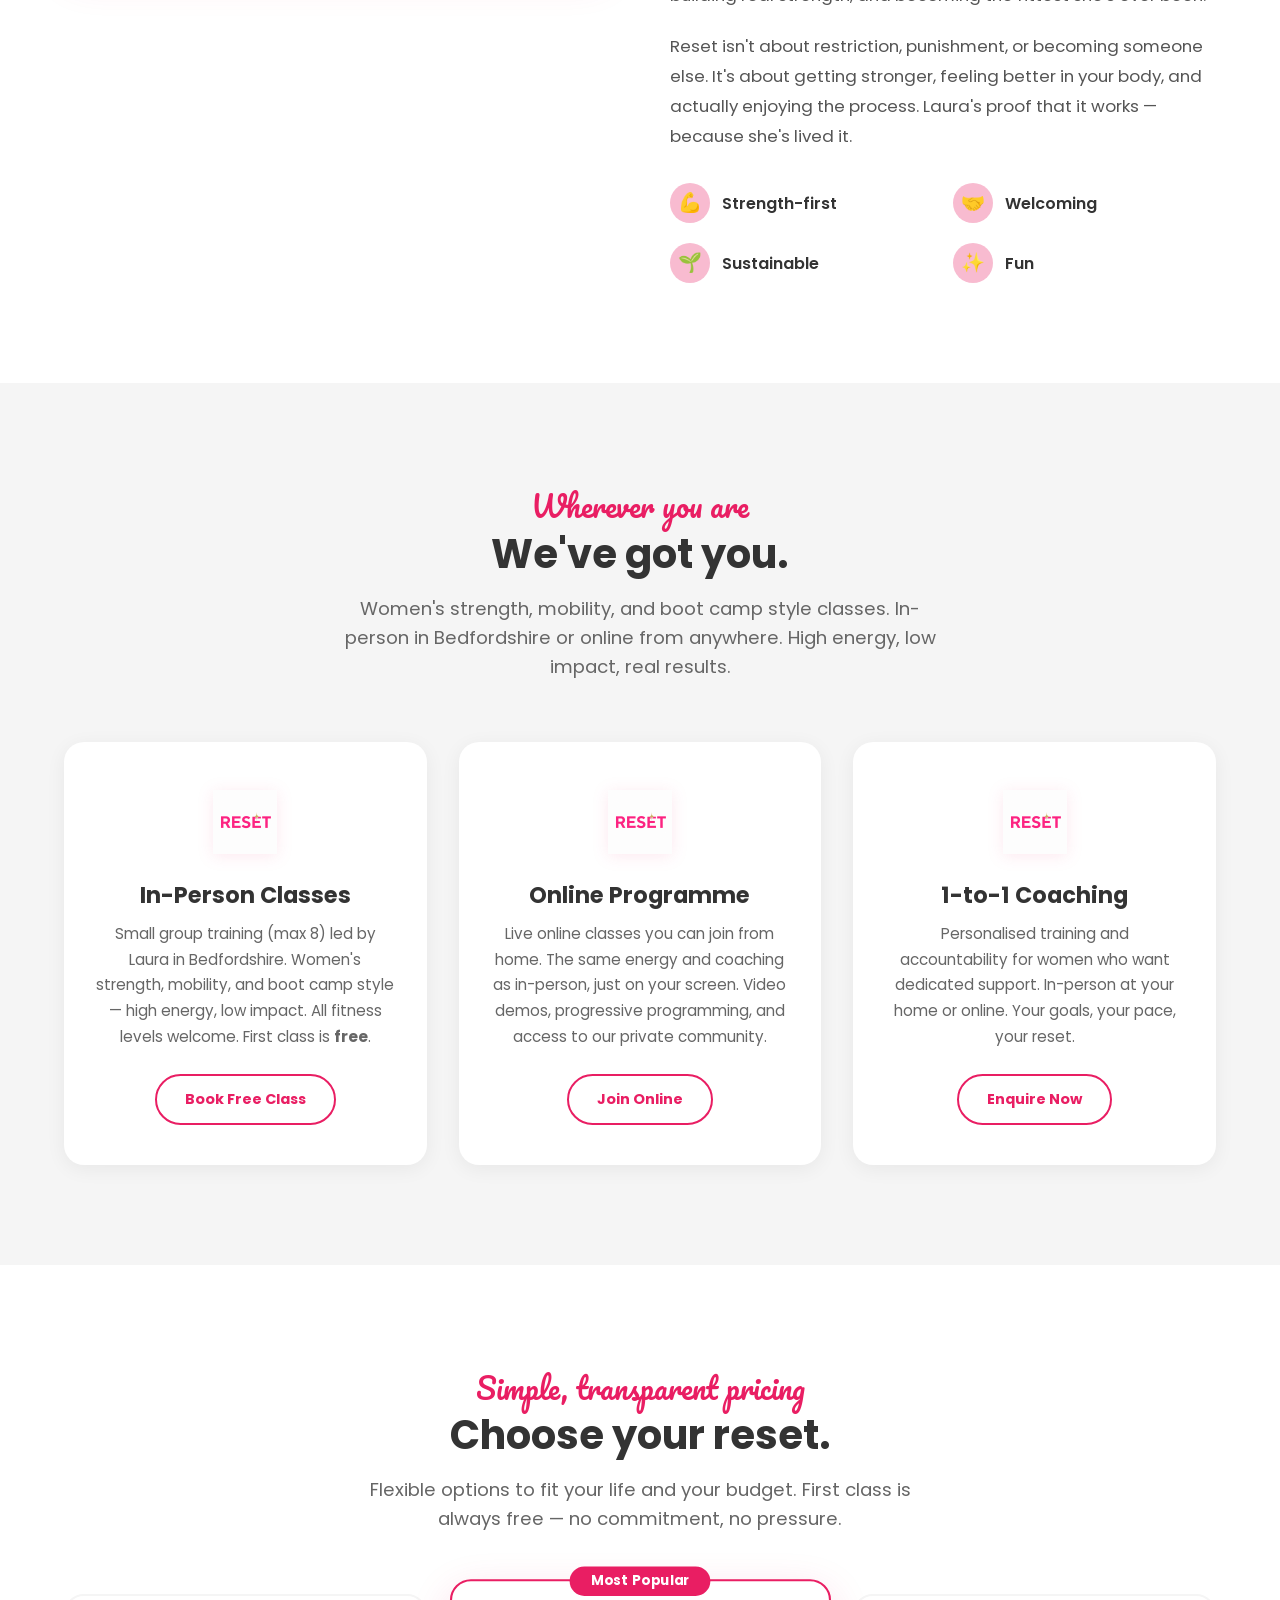
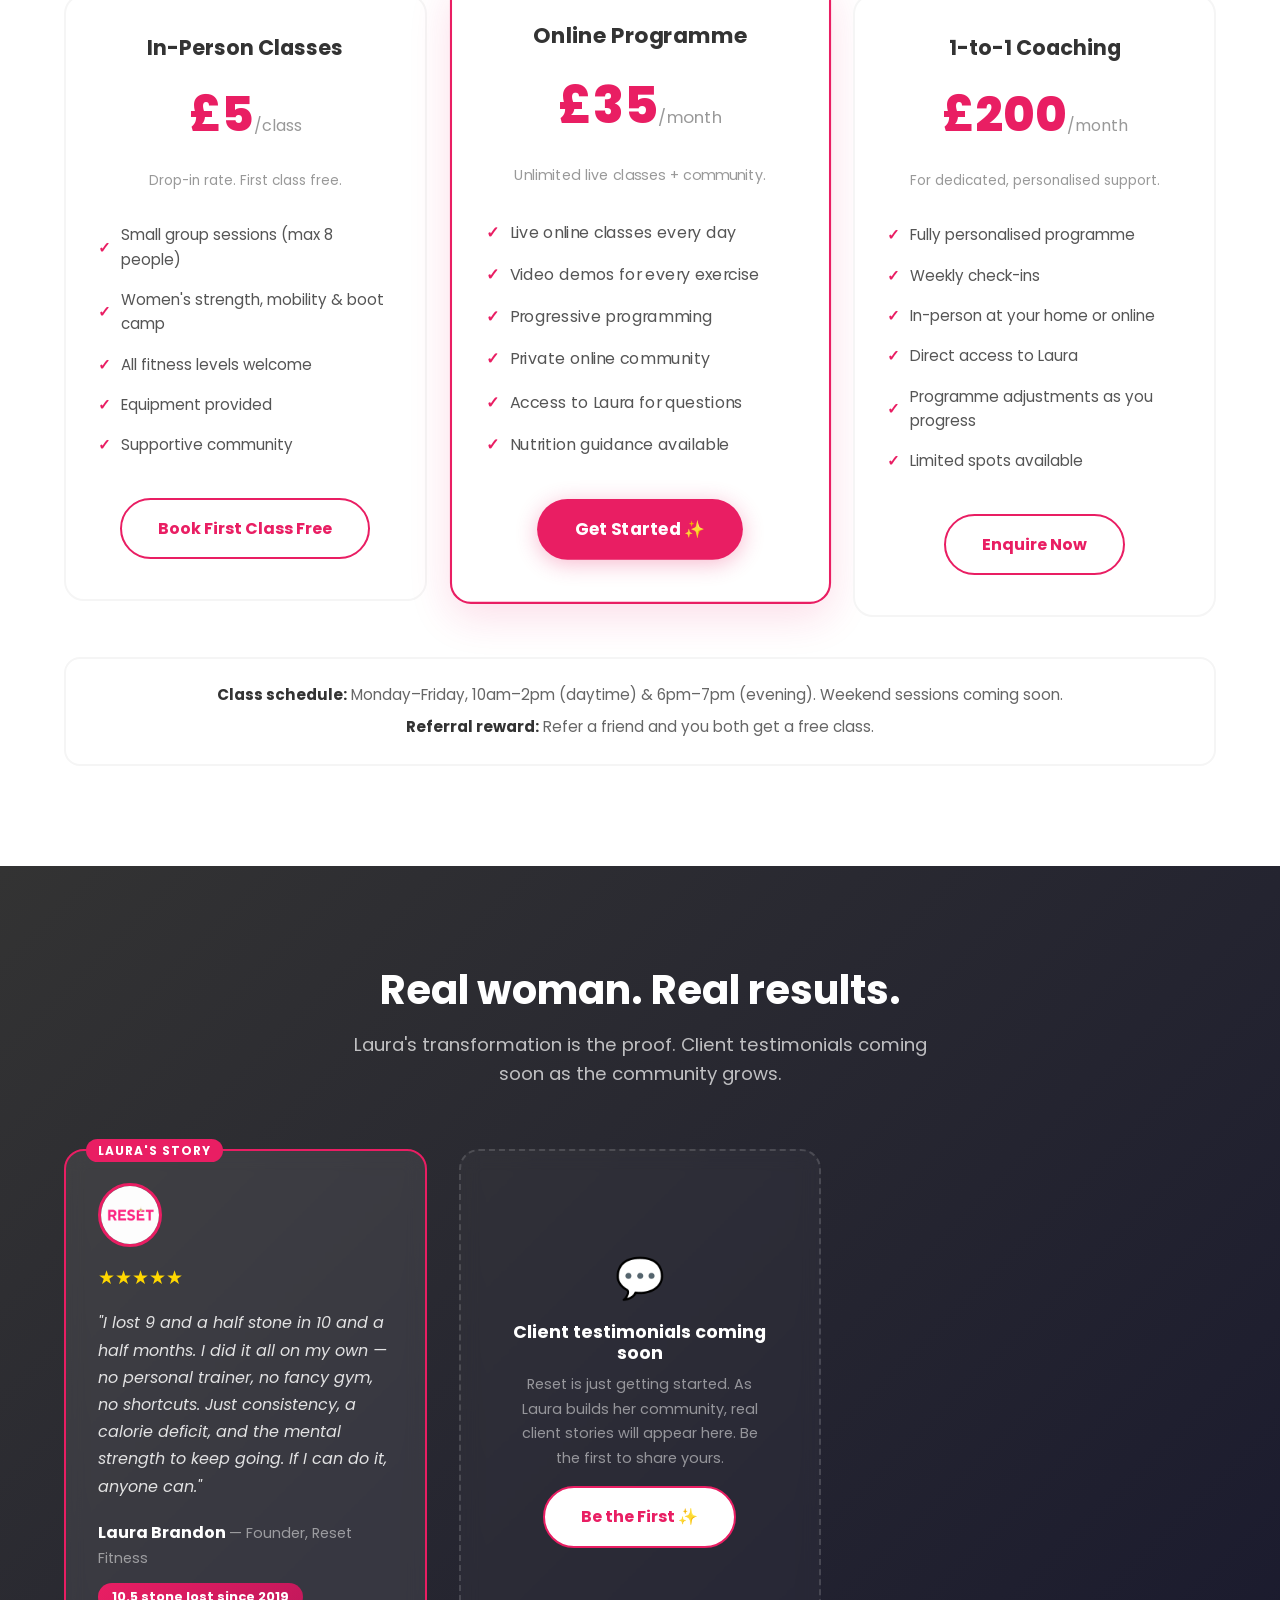
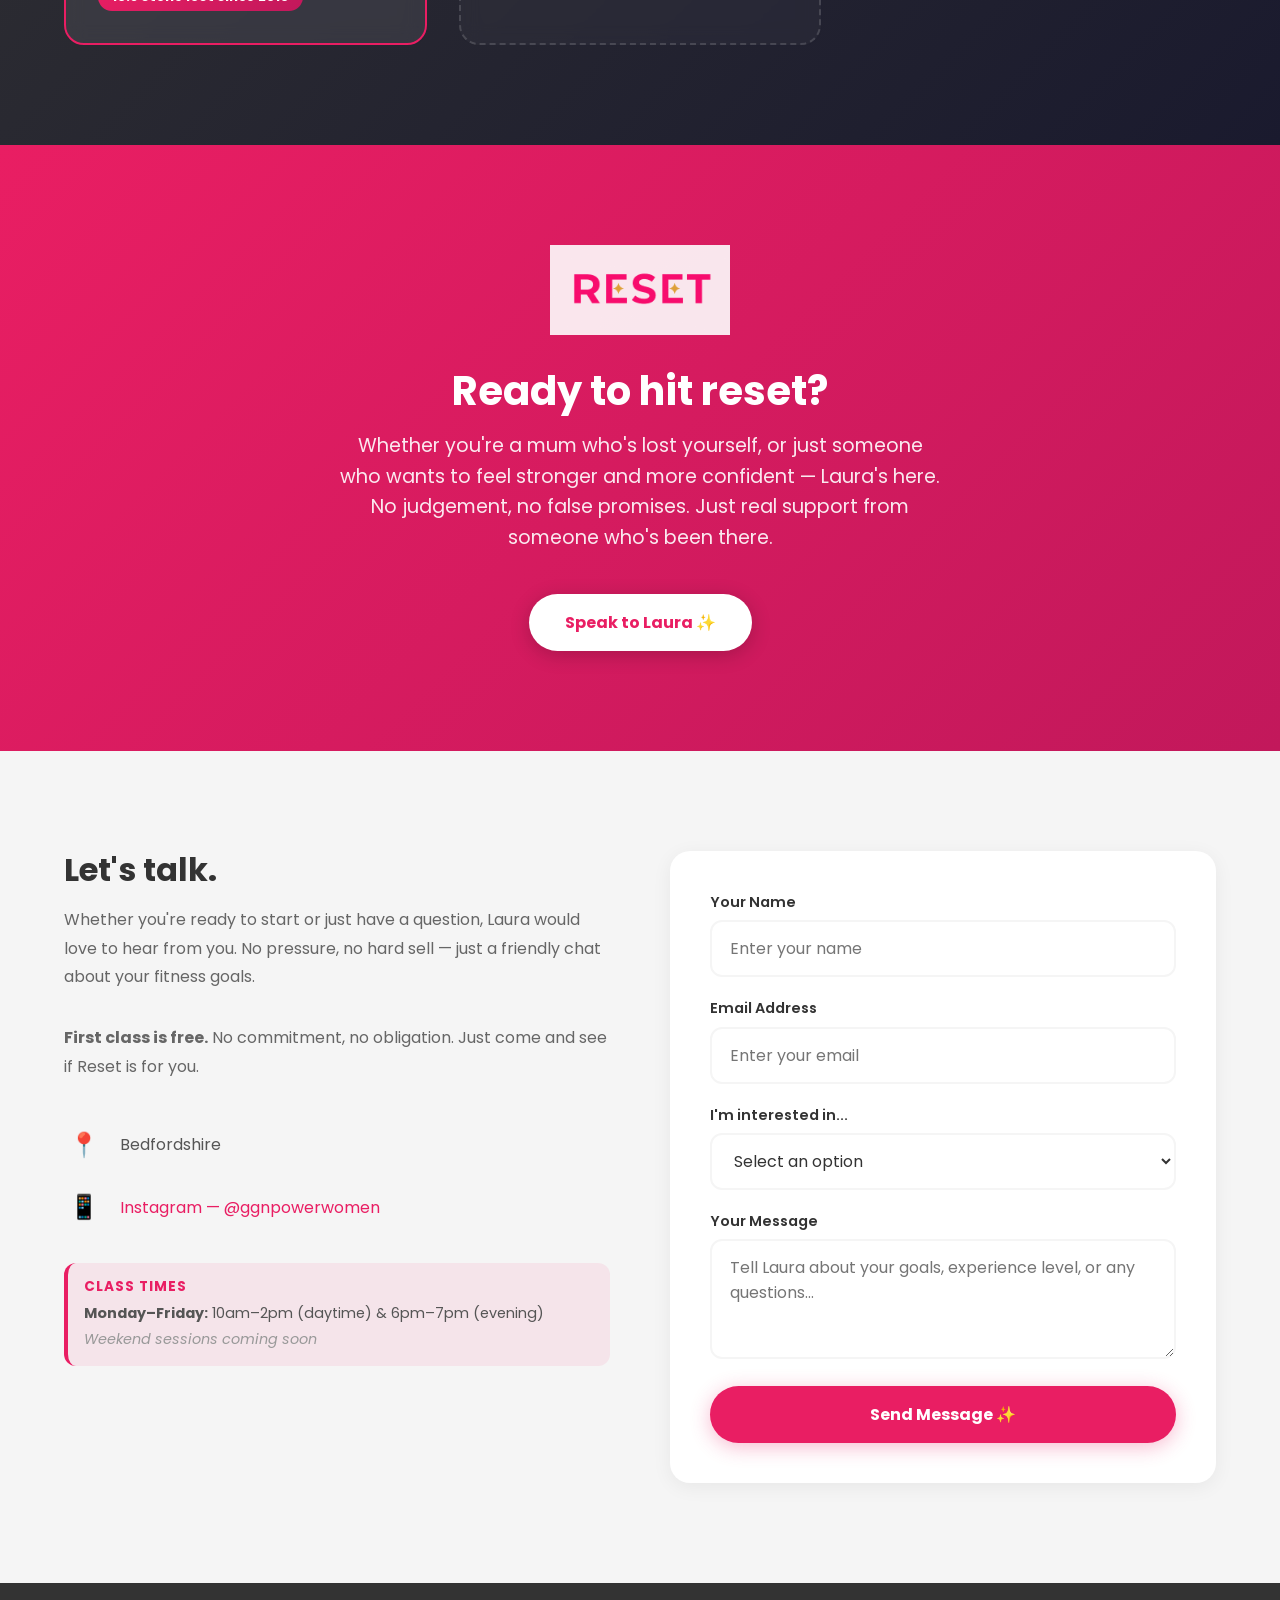
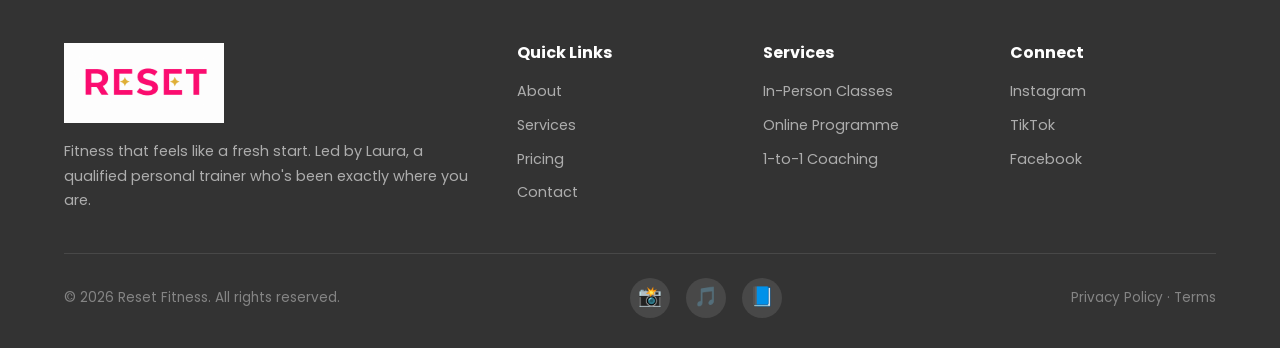
==== commit 47c12d0a: "update Instagram links to @ggnpowerwomen" ====
--- a/index.html
+++ b/index.html
@@ -232,7 +232,7 @@
             </li>
             <li>
               <span class="icon">📱</span>
-              <span><a href="https://instagram.com/ggnpowerwomen" target="_blank" rel="noopener">@ggnpowerwomen</a> on Instagram</span>
+              <span><a href="https://www.instagram.com/ggnpowerwomen" target="_blank" rel="noopener" style="color: #E91E63; text-decoration: none;">Instagram — @ggnpowerwomen</a></span>
             </li>
           </ul>
           <div class="contact-availability">
@@ -301,7 +301,7 @@
         <div>
           <h4>Connect</h4>
           <ul>
-            <li><a href="https://instagram.com/ggnpowerwomen" target="_blank" rel="noopener">Instagram</a></li>
+            <li><a href="https://www.instagram.com/ggnpowerwomen" target="_blank" rel="noopener">Instagram</a></li>
             <li><a href="#">TikTok</a></li>
             <li><a href="#">Facebook</a></li>
           </ul>
@@ -310,7 +310,7 @@
       <div class="footer-bottom">
         <p>&copy; 2026 Reset Fitness. All rights reserved.</p>
         <div class="social-links">
-          <a href="#">📸</a>
+          <a href="https://www.instagram.com/ggnpowerwomen" target="_blank" rel="noopener">📸</a>
           <a href="#">🎵</a>
           <a href="#">📘</a>
         </div>
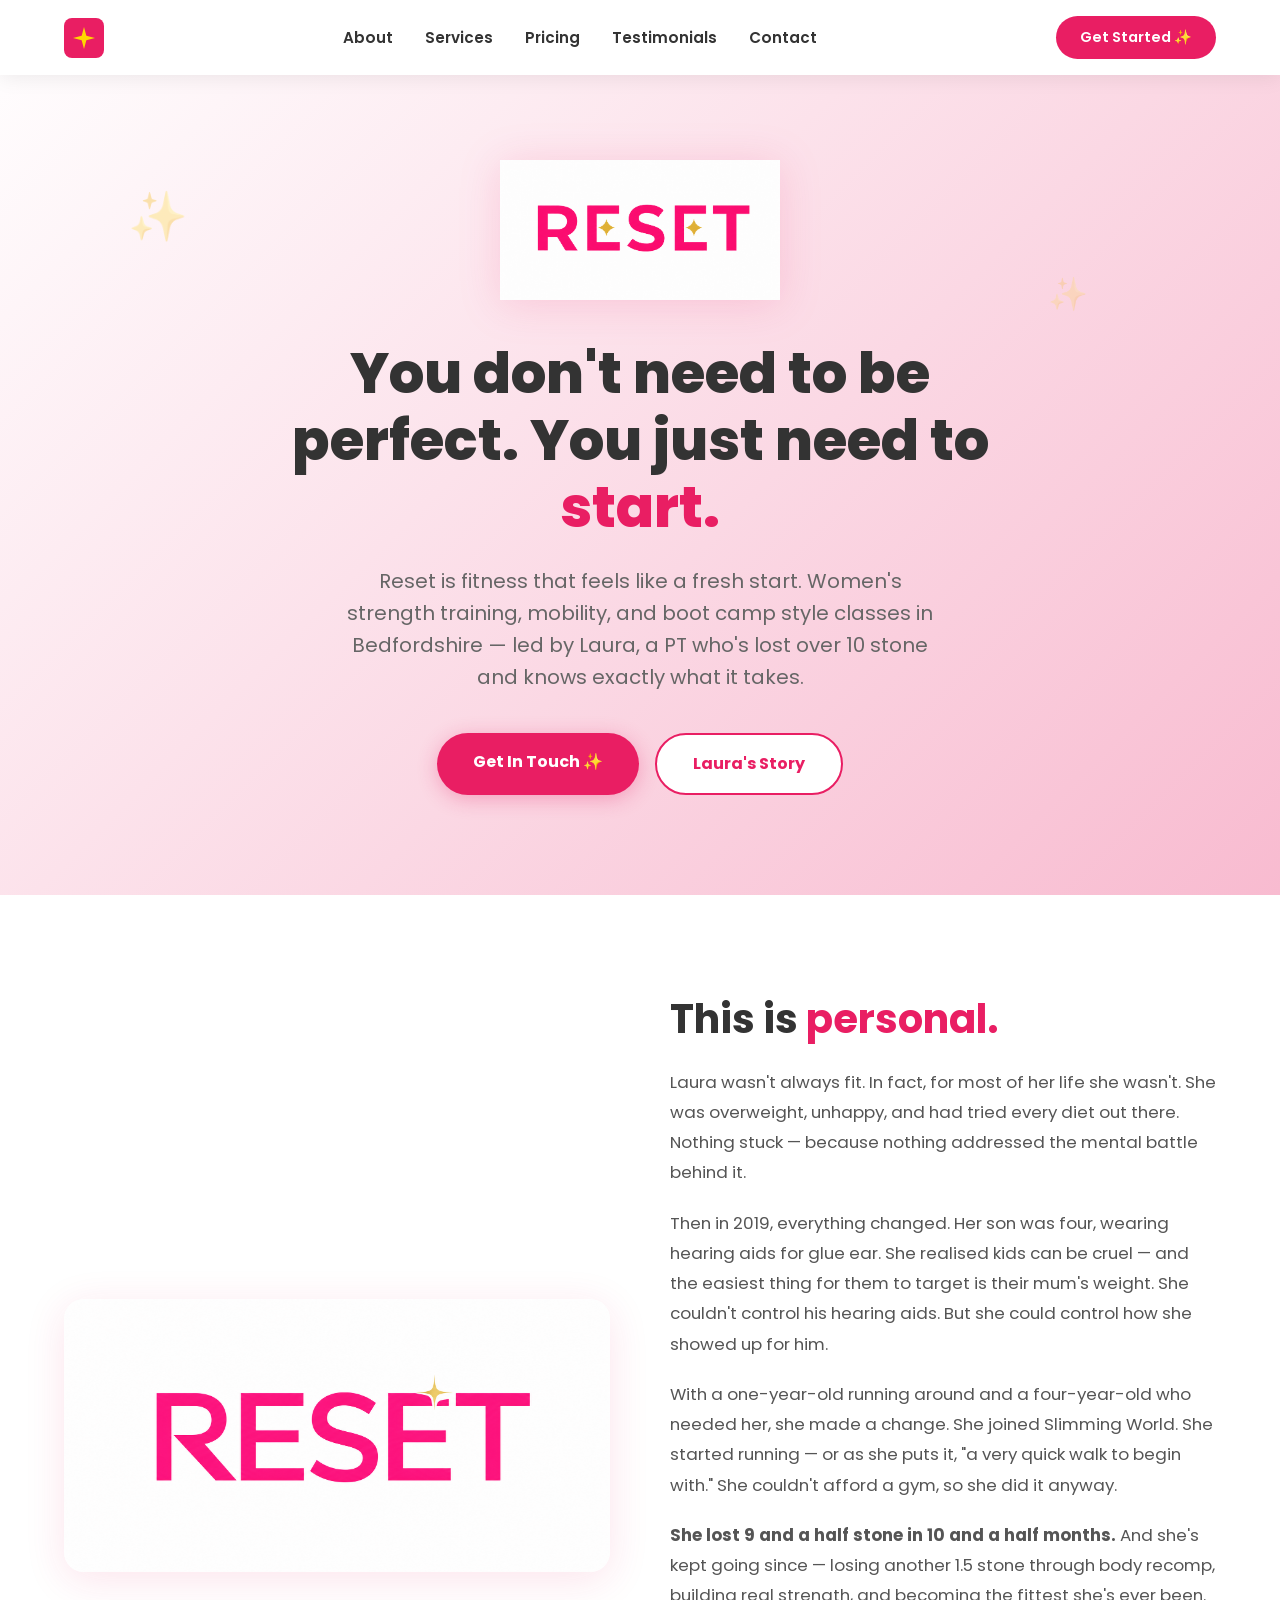
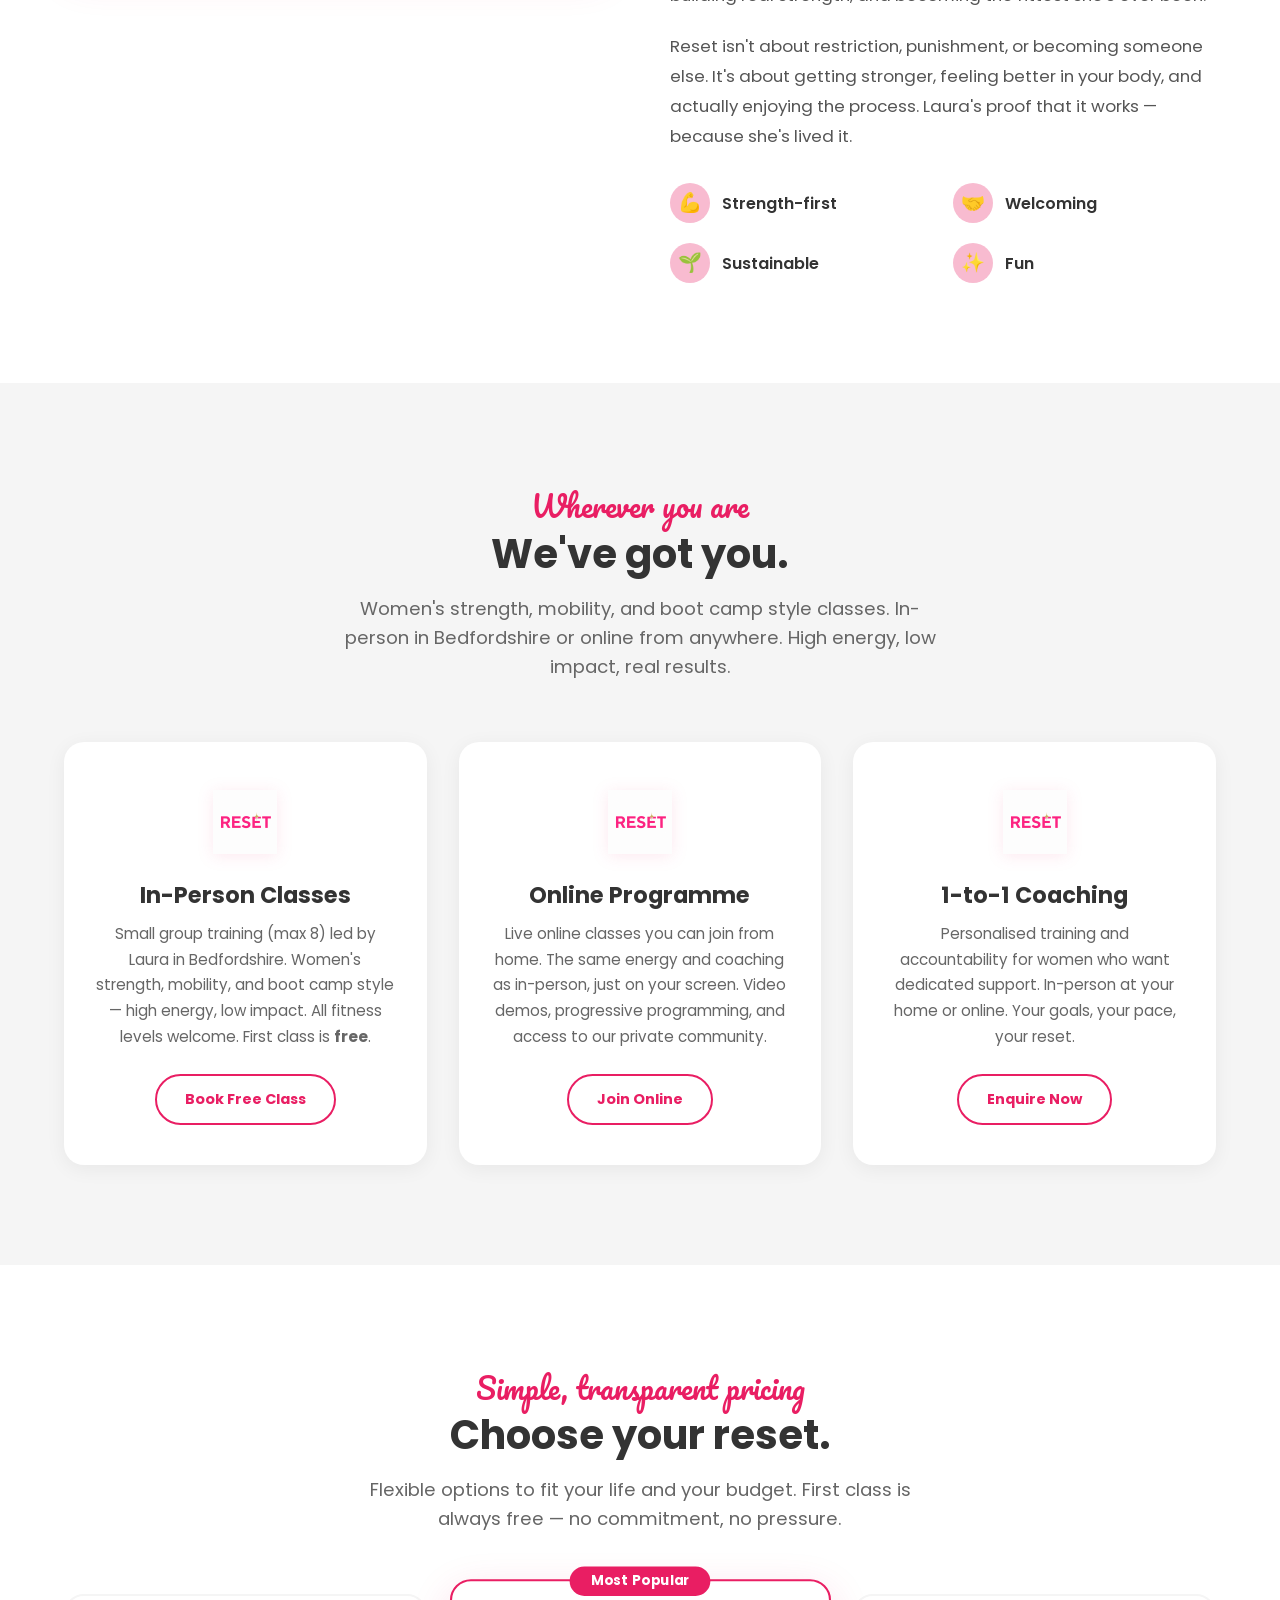
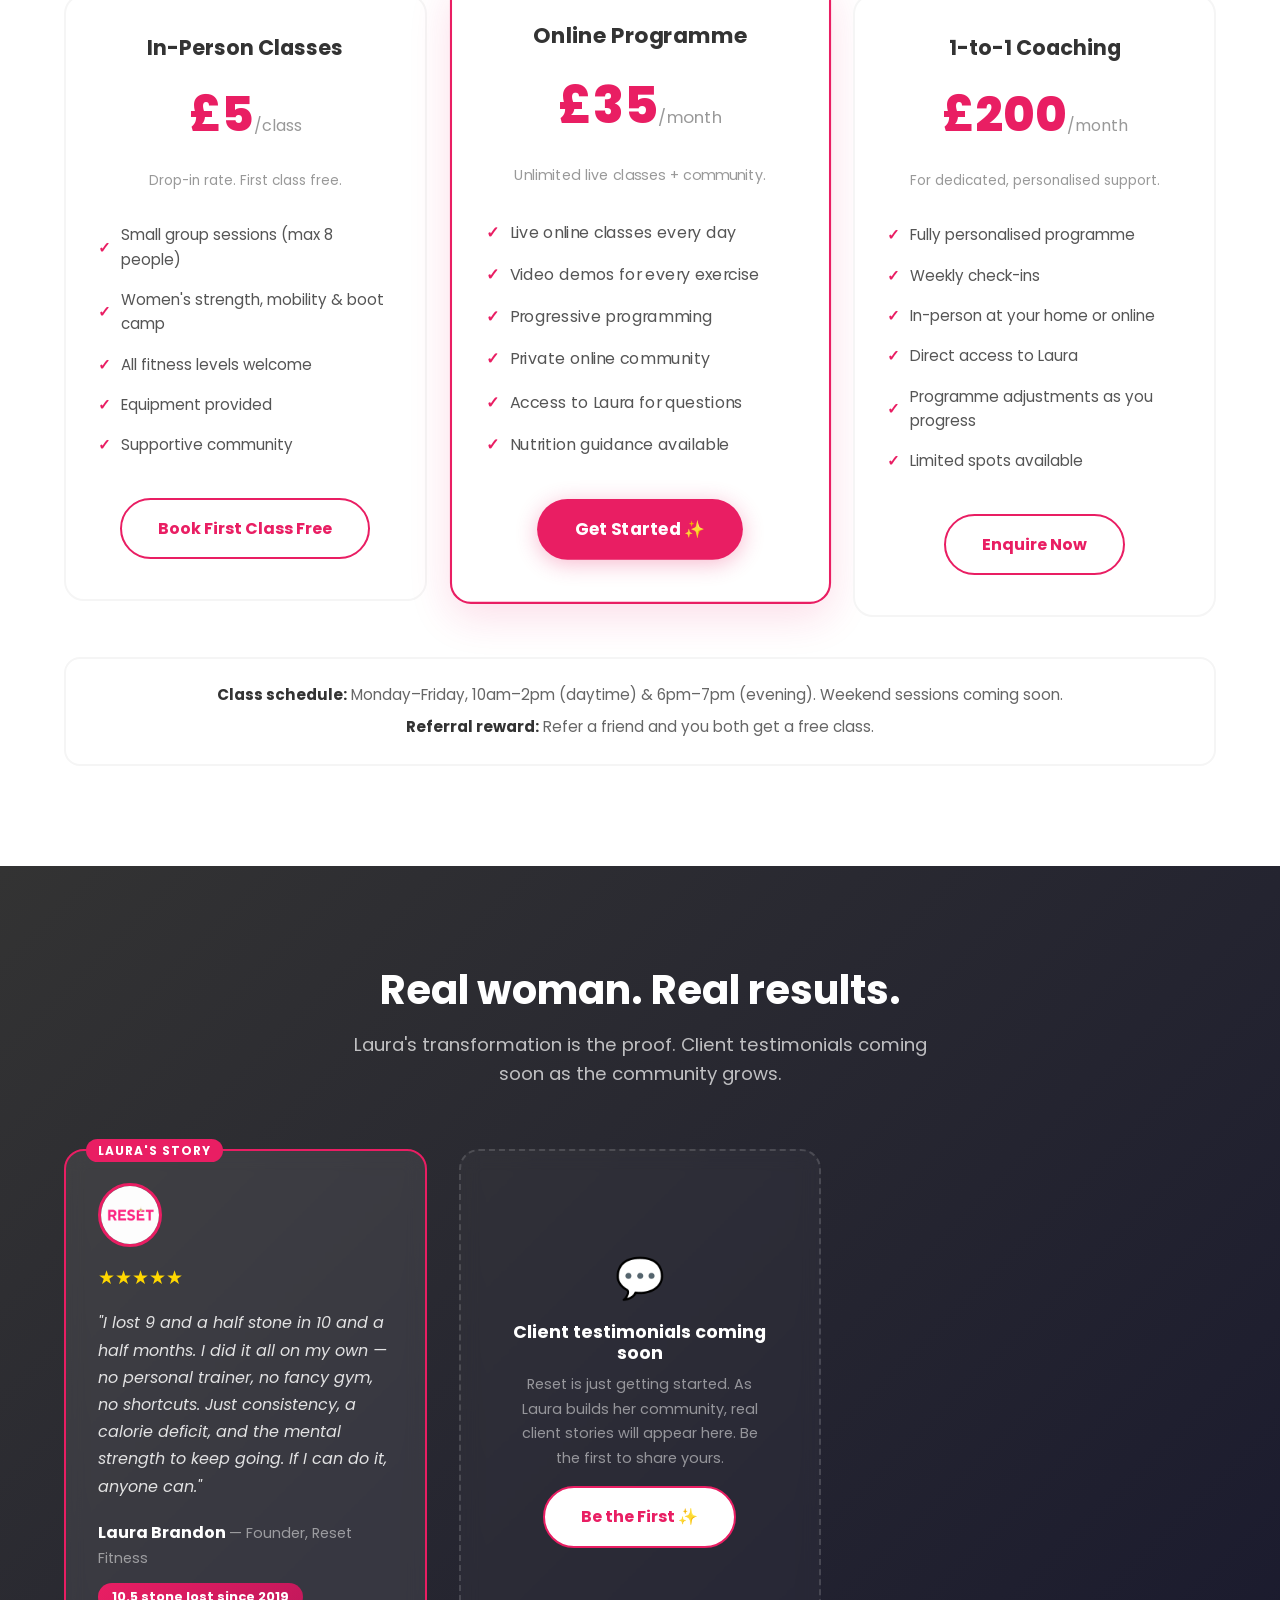
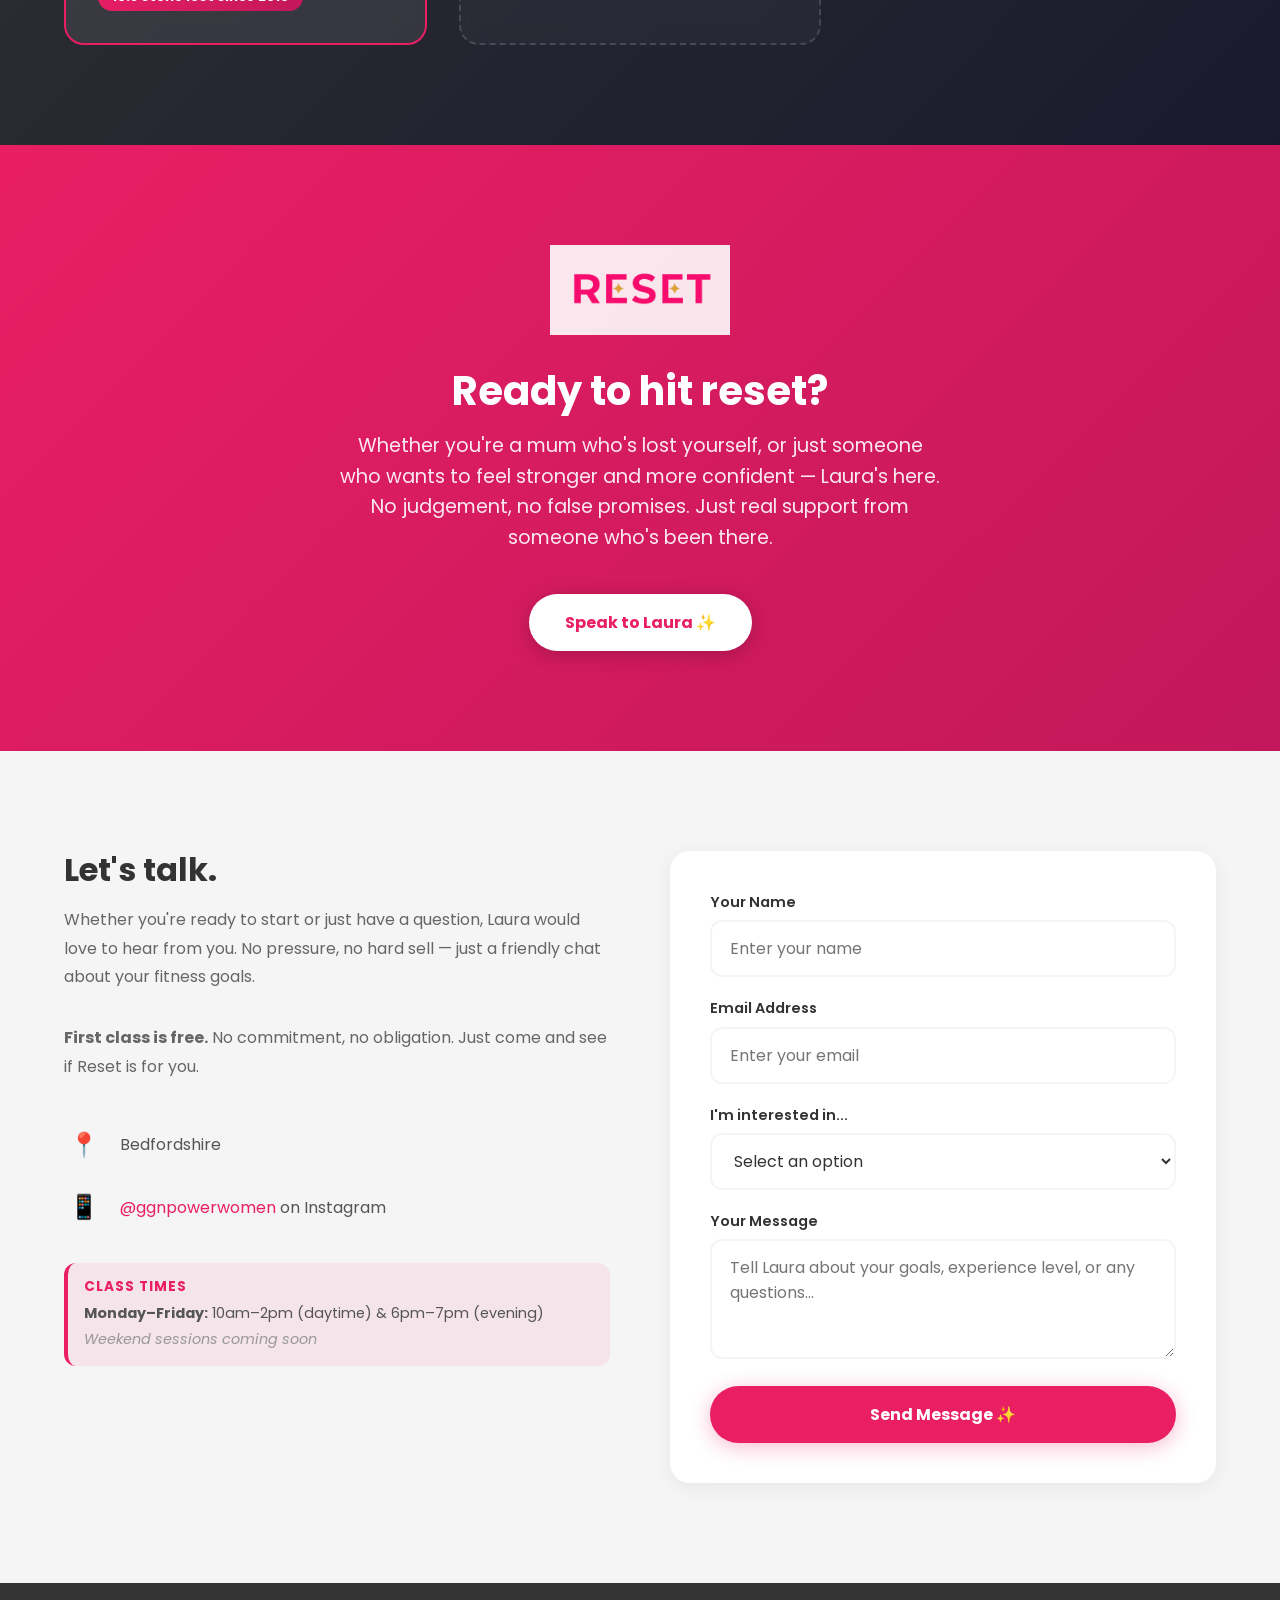
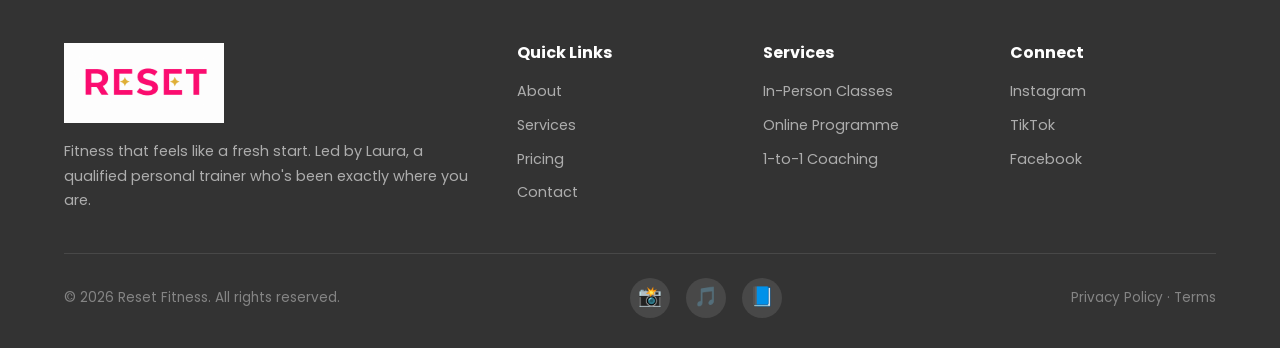
==== commit b40c88e4: "merge: resolve conflict, keep remote index.html" ====
--- a/index.html
+++ b/index.html
@@ -232,7 +232,7 @@
             </li>
             <li>
               <span class="icon">📱</span>
-              <span><a href="https://www.instagram.com/ggnpowerwomen" target="_blank" rel="noopener" style="color: #E91E63; text-decoration: none;">Instagram — @ggnpowerwomen</a></span>
+              <span><a href="https://instagram.com/ggnpowerwomen" target="_blank" rel="noopener">@ggnpowerwomen</a> on Instagram</span>
             </li>
           </ul>
           <div class="contact-availability">
@@ -301,7 +301,7 @@
         <div>
           <h4>Connect</h4>
           <ul>
-            <li><a href="https://www.instagram.com/ggnpowerwomen" target="_blank" rel="noopener">Instagram</a></li>
+            <li><a href="https://instagram.com/ggnpowerwomen" target="_blank" rel="noopener">Instagram</a></li>
             <li><a href="#">TikTok</a></li>
             <li><a href="#">Facebook</a></li>
           </ul>
@@ -310,7 +310,7 @@
       <div class="footer-bottom">
         <p>&copy; 2026 Reset Fitness. All rights reserved.</p>
         <div class="social-links">
-          <a href="https://www.instagram.com/ggnpowerwomen" target="_blank" rel="noopener">📸</a>
+          <a href="#">📸</a>
           <a href="#">🎵</a>
           <a href="#">📘</a>
         </div>
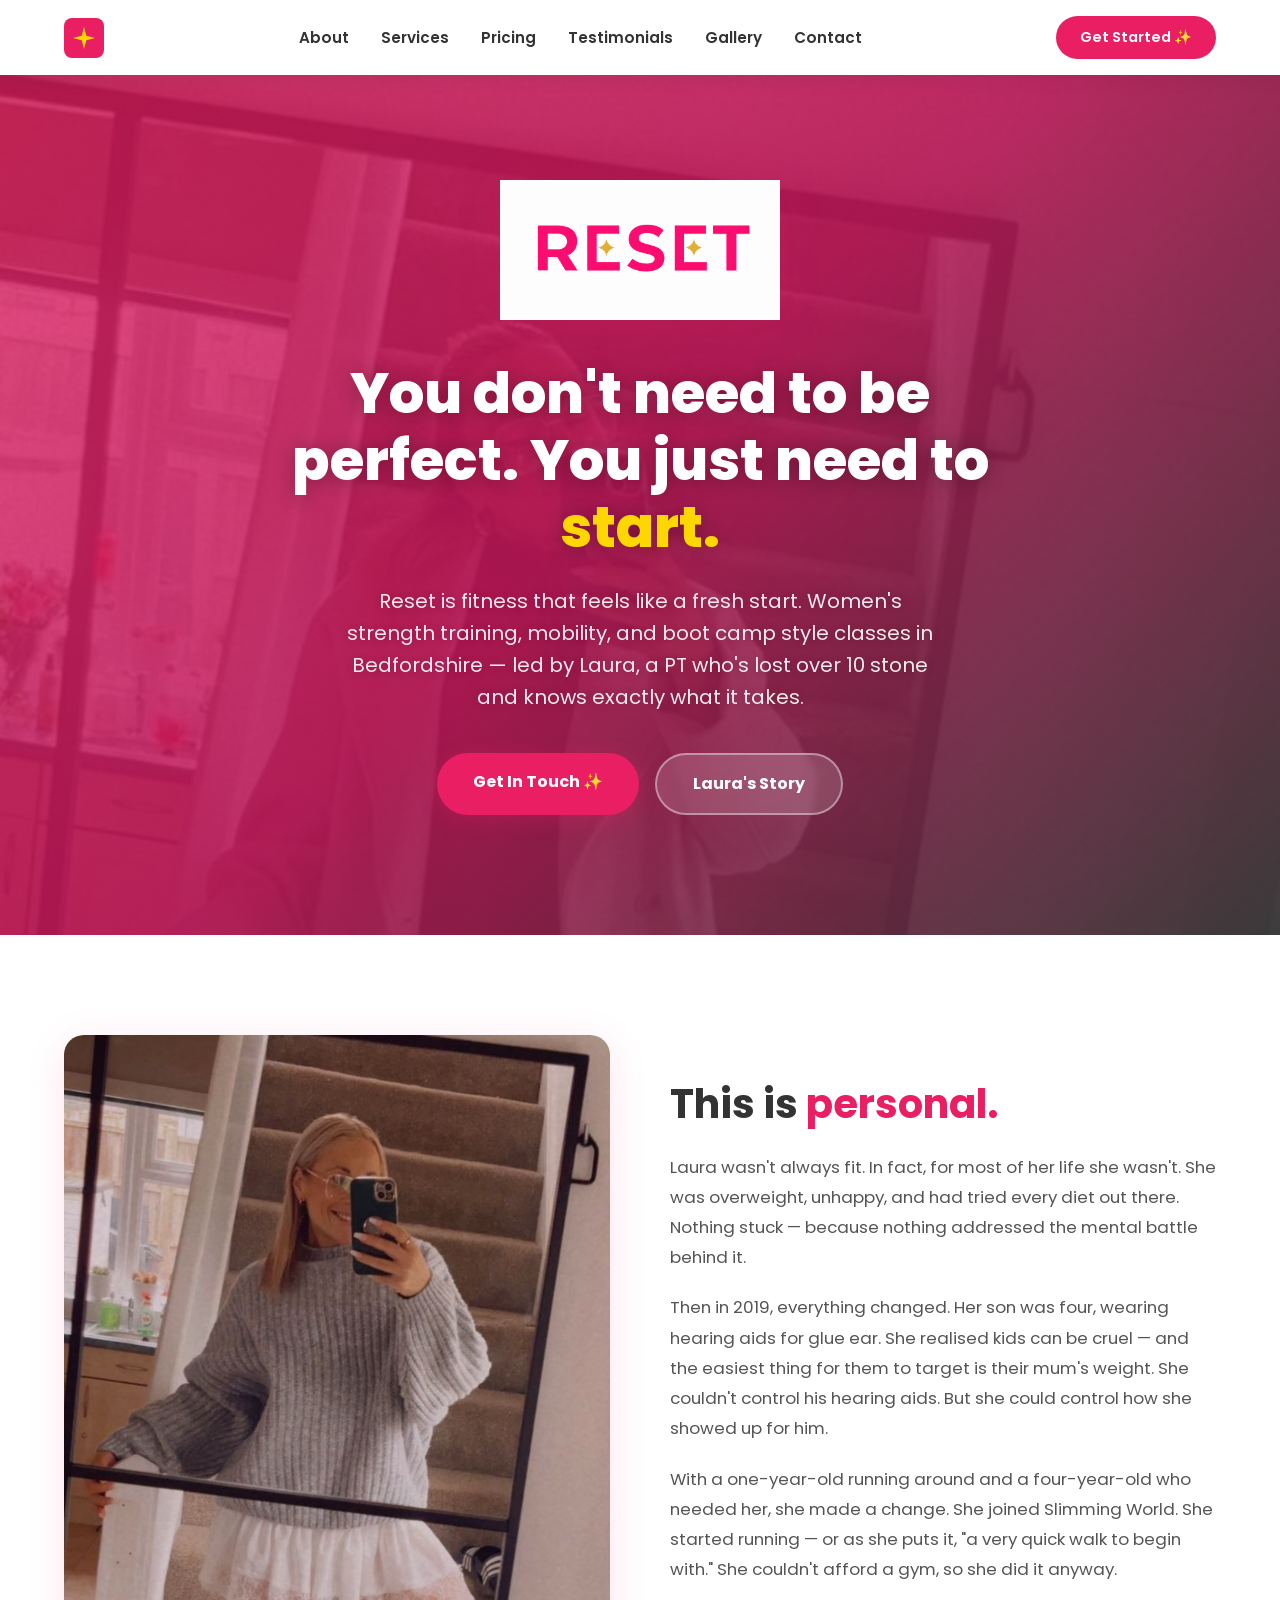
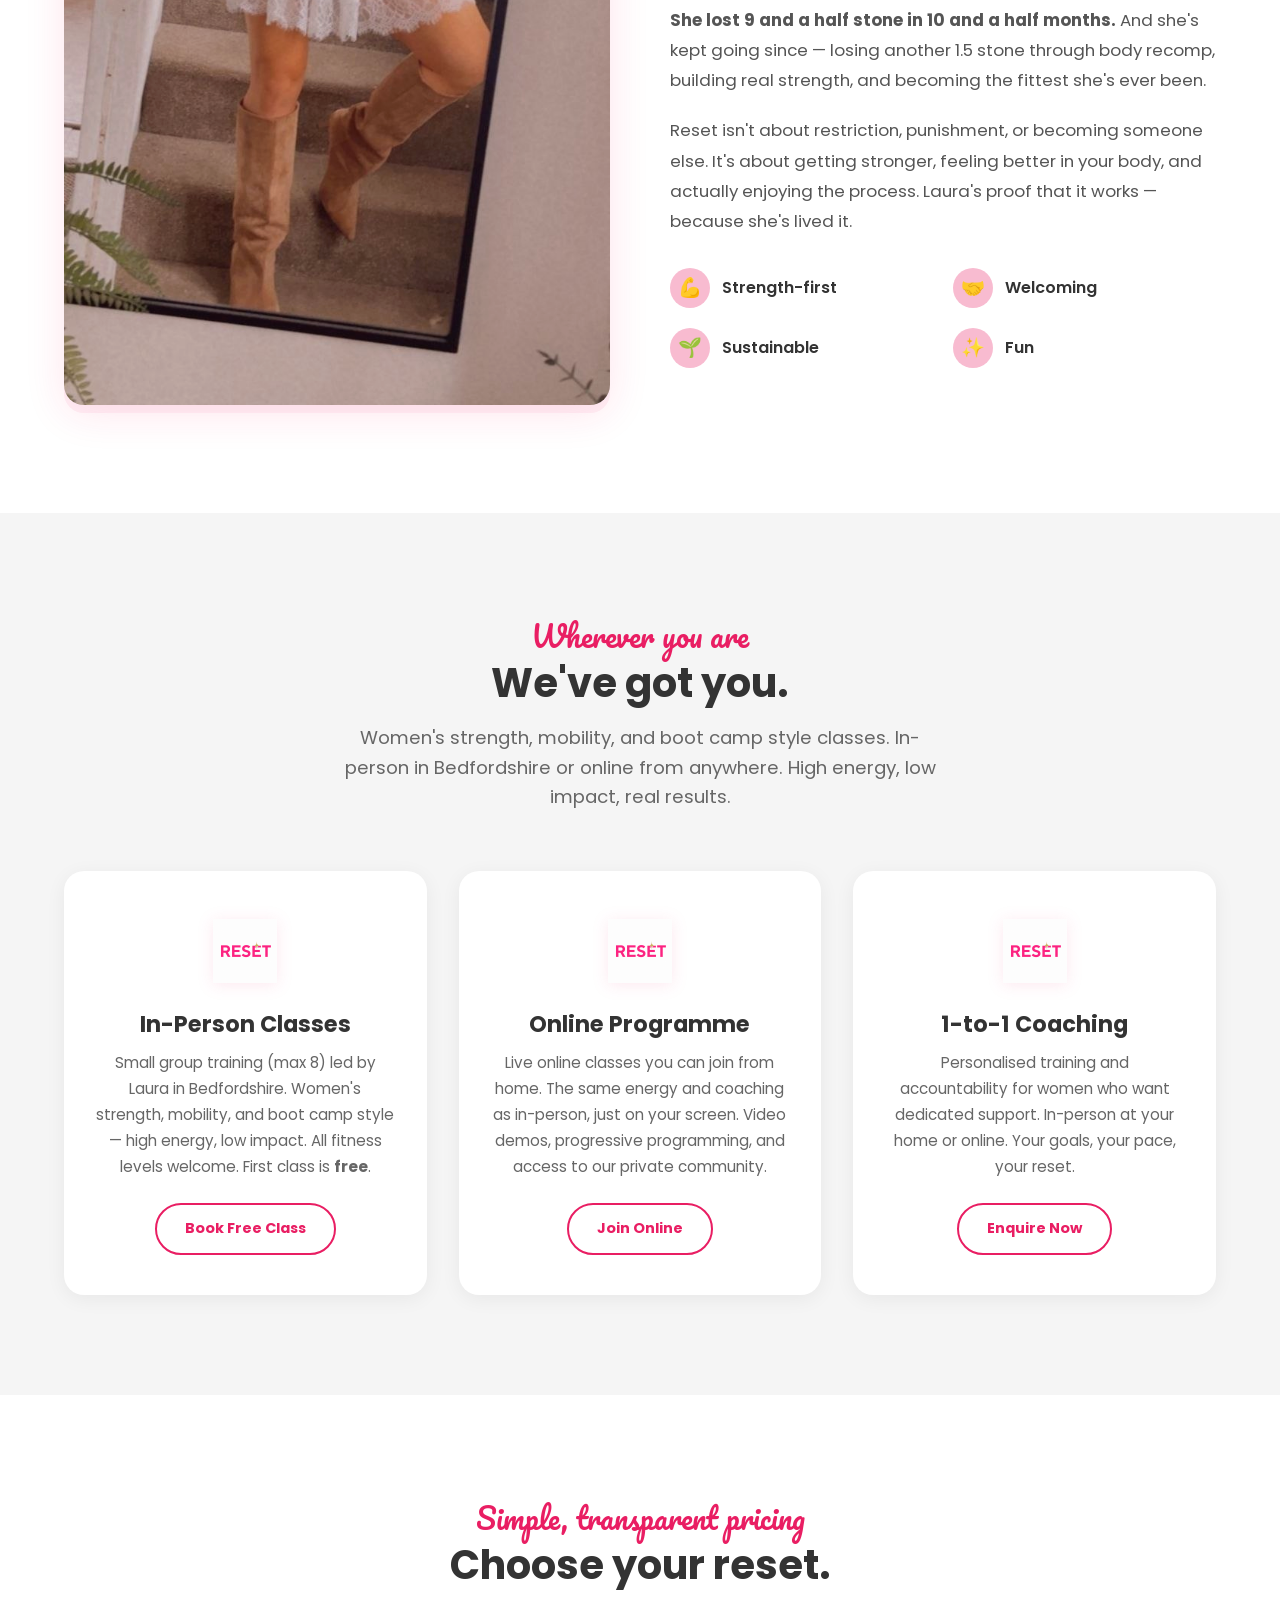
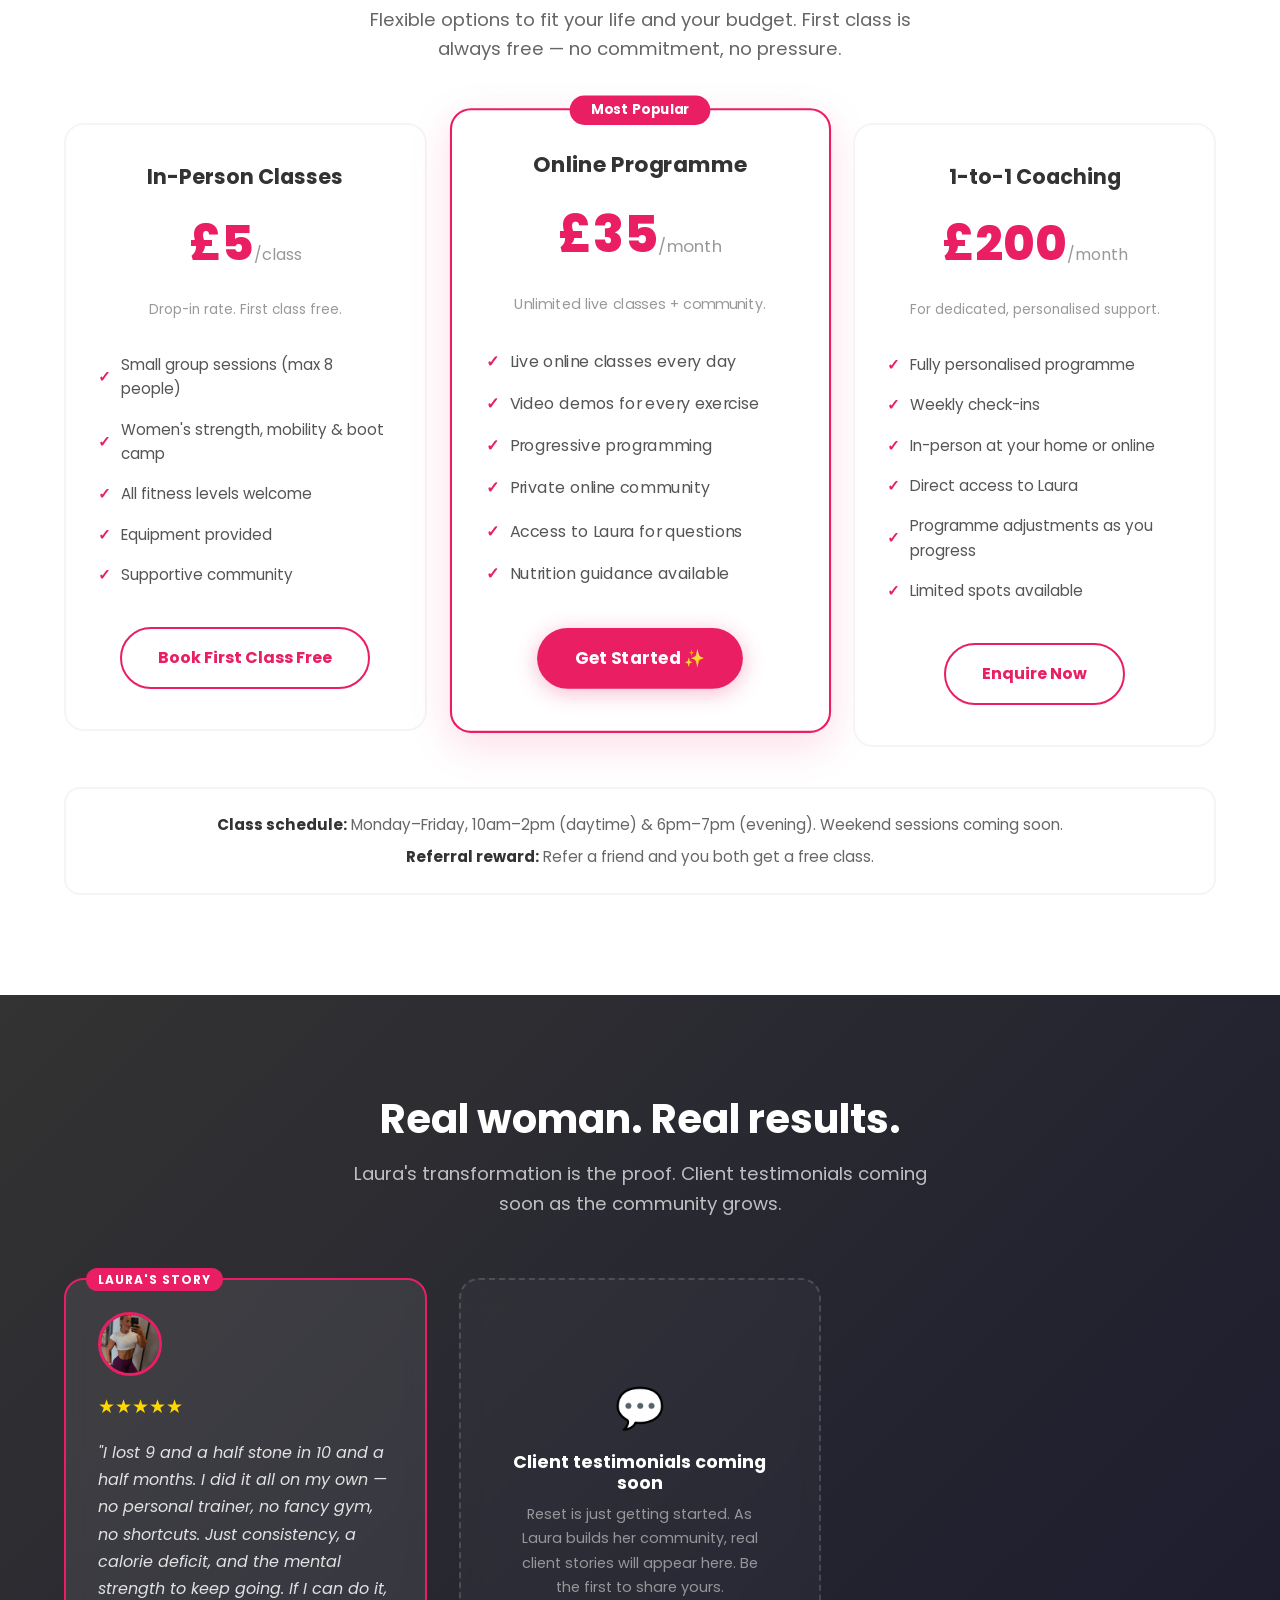
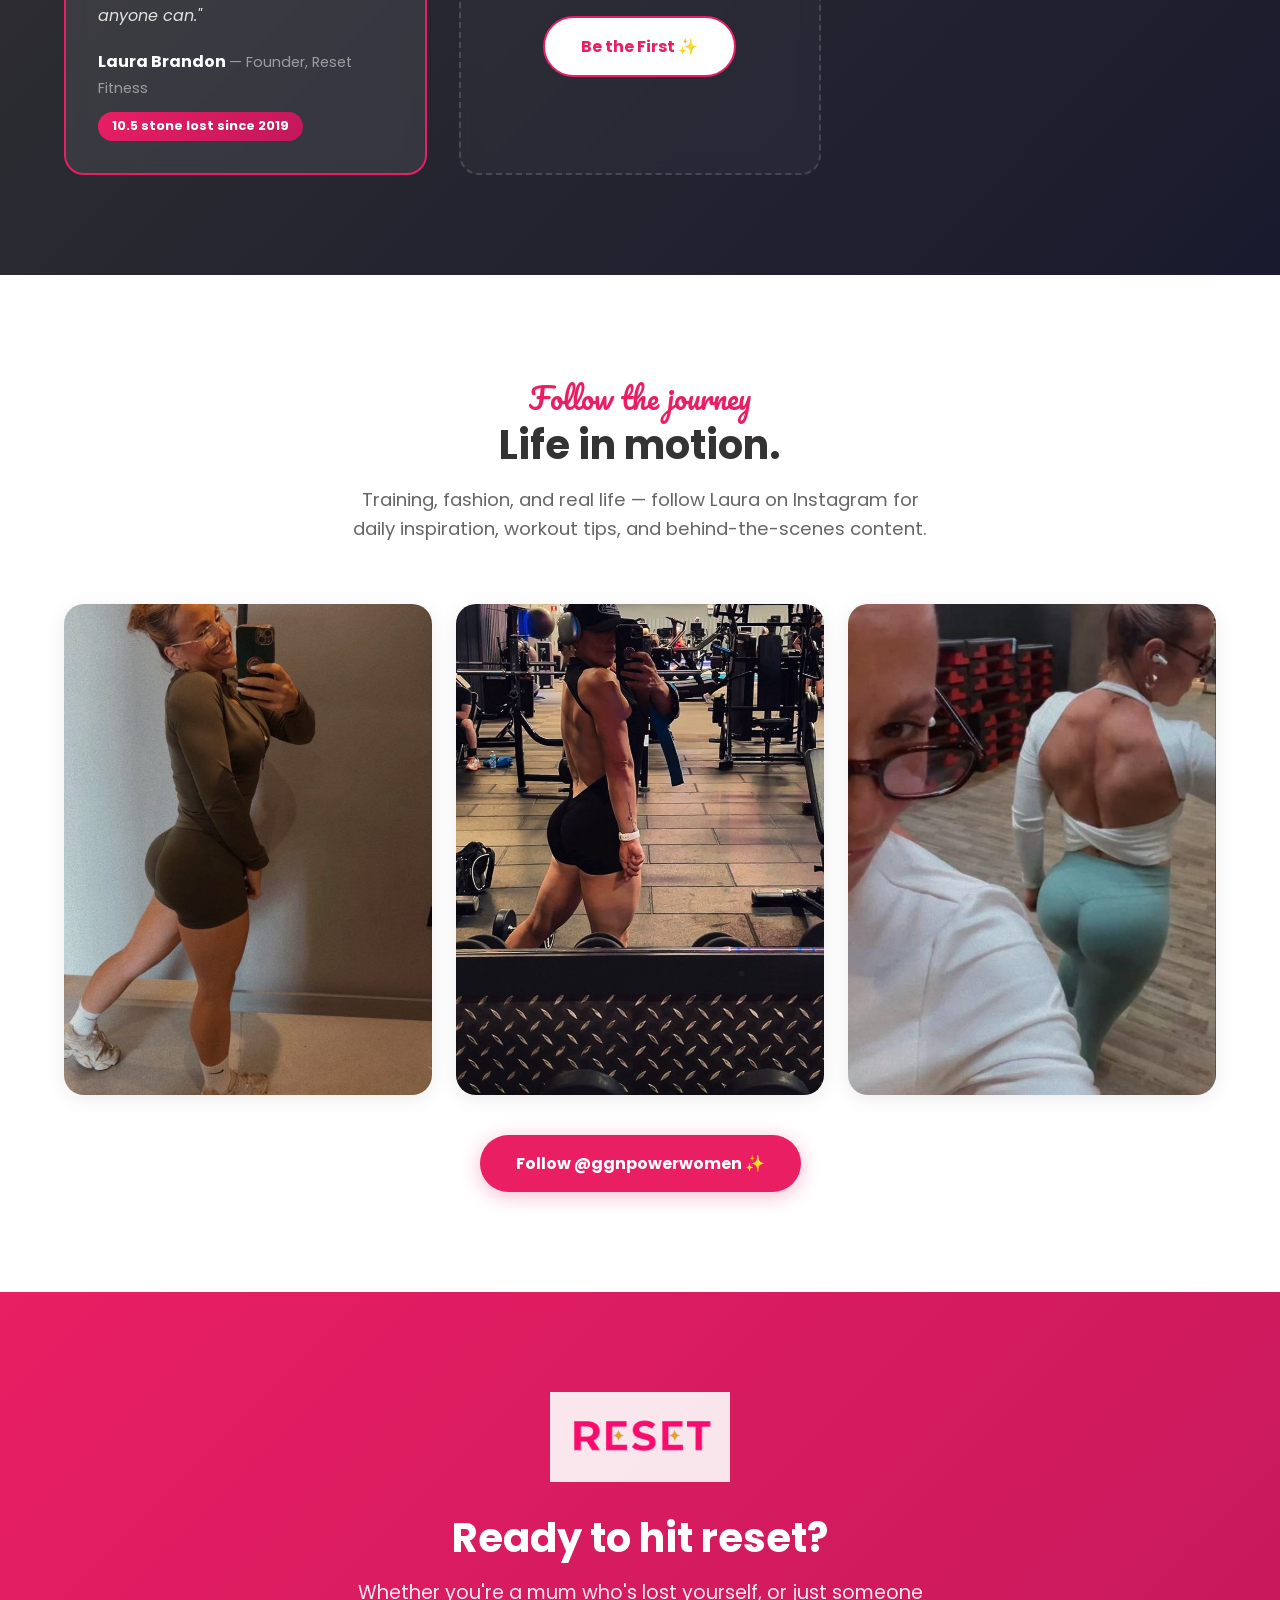
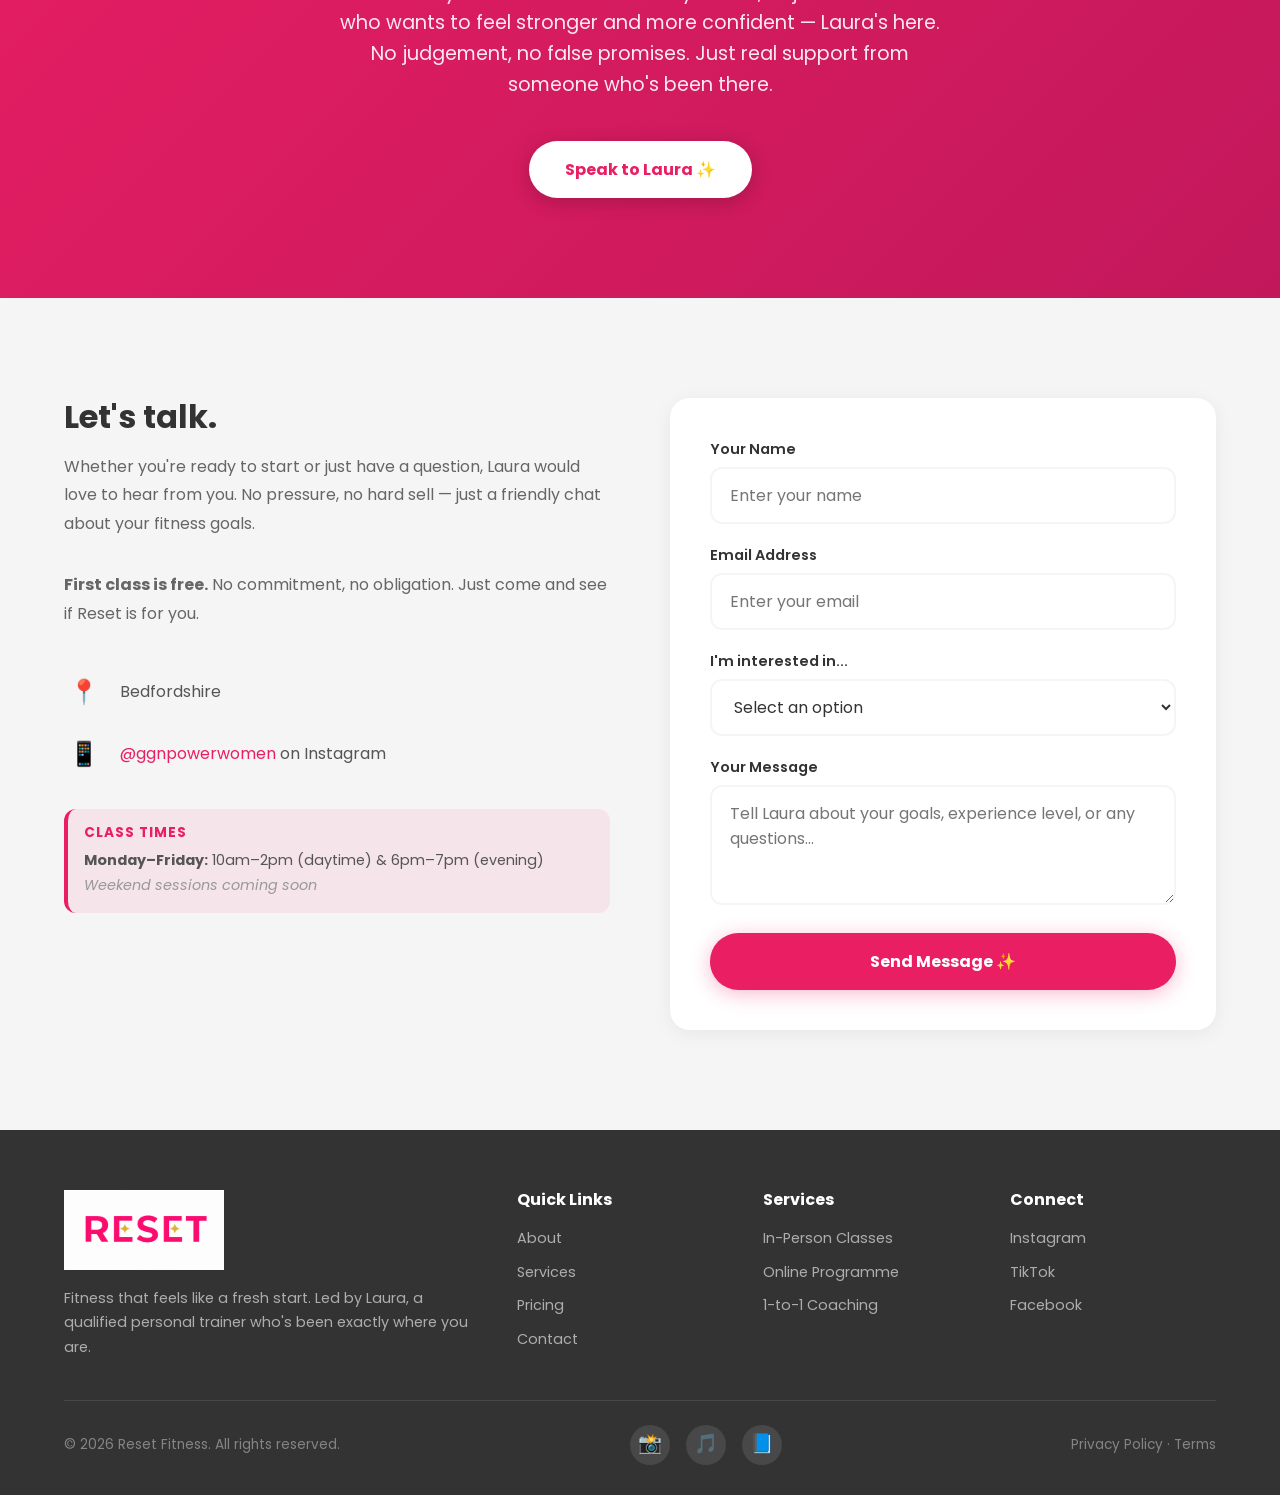
==== commit c2214780: "Add Laura photos with descriptive names, hero background, gallery section, and pink tint effects - R" ====
--- a/index.html
+++ b/index.html
@@ -23,6 +23,7 @@
         <li><a href="#services">Services</a></li>
         <li><a href="#pricing">Pricing</a></li>
         <li><a href="#testimonials">Testimonials</a></li>
+        <li><a href="#gallery">Gallery</a></li>
         <li><a href="#contact">Contact</a></li>
       </ul>
       <a href="#contact" class="nav-cta">Get Started ✨</a>
@@ -30,8 +31,10 @@
   </nav>
 
   <!-- Hero Section -->
-  <section id="hero" class="hero">
-    <div class="container">
+  <section id="hero" class="hero hero-with-bg">
+    <div class="hero-bg-image" style="background-image: url('images/laura-vintage-mirror.jpg');"></div>
+    <div class="hero-overlay"></div>
+    <div class="container hero-content">
       <div class="hero-logo">
         <img src="images/logo-hero.png" alt="Reset Fitness — Logo">
       </div>
@@ -49,7 +52,7 @@
     <div class="container">
       <div class="about-grid">
         <div class="about-image">
-          <img src="images/logo-light.png" alt="Laura Brandon — Reset Fitness Founder" class="about-img">
+          <img src="images/laura-stairs-fashion.jpg" alt="Laura Brandon — Reset Fitness Founder" class="about-img about-img-tinted">
         </div>
         <div class="about-content">
           <h2>This is <span>personal.</span></h2>
@@ -186,7 +189,7 @@
       <div class="testimonial-grid">
         <div class="testimonial-card featured-testimonial">
           <div class="testimonial-avatar">
-            <img src="images/favicon-large.png" alt="Laura Brandon">
+            <img src="images/laura-toned-abs.jpg" alt="Laura Brandon">
           </div>
           <div class="stars">★★★★★</div>
           <p>"I lost 9 and a half stone in 10 and a half months. I did it all on my own — no personal trainer, no fancy gym, no shortcuts. Just consistency, a calorie deficit, and the mental strength to keep going. If I can do it, anyone can."</p>
@@ -201,6 +204,43 @@
             <a href="#contact" class="btn btn-secondary">Be the First ✨</a>
           </div>
         </div>
+      </div>
+    </div>
+  </section>
+
+  <!-- Gallery / Instagram Section -->
+  <section id="gallery" class="gallery">
+    <div class="container">
+      <div class="section-header">
+        <p class="accent">Follow the journey</p>
+        <h2>Life in motion.</h2>
+        <p>Training, fashion, and real life — follow Laura on Instagram for daily inspiration, workout tips, and behind-the-scenes content.</p>
+      </div>
+      <div class="gallery-grid">
+        <div class="gallery-item gallery-item-1">
+          <img src="images/laura-olive-jumpsuit.jpg" alt="Laura in olive jumpsuit — Reset Fitness" class="gallery-img">
+          <div class="gallery-overlay">
+            <span class="gallery-icon">📸</span>
+            <span class="gallery-text">Style</span>
+          </div>
+        </div>
+        <div class="gallery-item gallery-item-2">
+          <img src="images/laura-gym-workout.jpg" alt="Laura working out — Reset Fitness" class="gallery-img">
+          <div class="gallery-overlay">
+            <span class="gallery-icon">💪</span>
+            <span class="gallery-text">Train</span>
+          </div>
+        </div>
+        <div class="gallery-item gallery-item-3">
+          <img src="images/laura-toned-physique.jpg" alt="Laura's transformation — Reset Fitness" class="gallery-img">
+          <div class="gallery-overlay">
+            <span class="gallery-icon">✨</span>
+            <span class="gallery-text">Transform</span>
+          </div>
+        </div>
+      </div>
+      <div class="gallery-cta">
+        <a href="https://instagram.com/ggnpowerwomen" target="_blank" rel="noopener" class="btn btn-primary">Follow @ggnpowerwomen ✨</a>
       </div>
     </div>
   </section>
--- a/css/style.css
+++ b/css/style.css
@@ -140,26 +140,6 @@
   overflow: hidden;
 }
 
-.hero::before {
-  content: '✨';
-  position: absolute;
-  font-size: 3rem;
-  opacity: 0.3;
-  top: 20%;
-  left: 10%;
-  animation: float 6s ease-in-out infinite;
-}
-
-.hero::after {
-  content: '✨';
-  position: absolute;
-  font-size: 2rem;
-  opacity: 0.2;
-  top: 30%;
-  right: 15%;
-  animation: float 8s ease-in-out infinite reverse;
-}
-
 @keyframes float {
   0%, 100% { transform: translateY(0px); }
   50% { transform: translateY(-20px); }
@@ -1041,3 +1021,198 @@
   color: #999;
   font-style: italic;
 }
+
+
+/* ===== HERO WITH BACKGROUND IMAGE ===== */
+.hero-with-bg {
+  position: relative;
+  padding: 180px 0 120px;
+  background: var(--charcoal);
+  overflow: hidden;
+}
+
+.hero-bg-image {
+  position: absolute;
+  top: 0;
+  left: 0;
+  right: 0;
+  bottom: 0;
+  background-size: cover;
+  background-position: center top;
+  background-repeat: no-repeat;
+  z-index: 1;
+}
+
+.hero-overlay {
+  position: absolute;
+  top: 0;
+  left: 0;
+  right: 0;
+  bottom: 0;
+  background: linear-gradient(135deg, rgba(233, 30, 99, 0.75) 0%, rgba(194, 24, 91, 0.85) 50%, rgba(51, 51, 51, 0.9) 100%);
+  z-index: 2;
+}
+
+.hero-with-bg .hero-content {
+  position: relative;
+  z-index: 3;
+}
+
+.hero-with-bg h1 {
+  color: var(--white);
+  text-shadow: 0 2px 20px rgba(0,0,0,0.3);
+}
+
+.hero-with-bg h1 span {
+  color: var(--gold);
+}
+
+.hero-with-bg p {
+  color: rgba(255,255,255,0.9);
+  text-shadow: 0 1px 10px rgba(0,0,0,0.2);
+}
+
+.hero-with-bg .btn-secondary {
+  background: rgba(255,255,255,0.15);
+  color: var(--white);
+  border: 2px solid rgba(255,255,255,0.4);
+  backdrop-filter: blur(4px);
+}
+
+.hero-with-bg .btn-secondary:hover {
+  background: rgba(255,255,255,0.25);
+  border-color: var(--white);
+}
+
+/* ===== PINK-TINTED IMAGE EFFECTS ===== */
+
+/* About image: warm photo with subtle pink tint */
+.about-img-tinted {
+  filter: sepia(8%) saturate(1.15) brightness(1.02);
+  position: relative;
+}
+
+.about-image::after {
+  content: '';
+  position: absolute;
+  top: 0;
+  left: 0;
+  right: 0;
+  bottom: 0;
+  background: rgba(233, 30, 99, 0.06);
+  border-radius: 20px;
+  pointer-events: none;
+}
+
+/* Gallery images: warm + slight saturation boost */
+.gallery-img-warm {
+  filter: saturate(1.1) brightness(1.03);
+}
+
+/* ===== GALLERY / INSTAGRAM SECTION ===== */
+.gallery {
+  background: var(--white);
+  padding: 100px 0;
+}
+
+.gallery-grid {
+  display: grid;
+  grid-template-columns: repeat(3, 1fr);
+  gap: 24px;
+  margin-bottom: 40px;
+}
+
+.gallery-item {
+  position: relative;
+  border-radius: 20px;
+  overflow: hidden;
+  aspect-ratio: 3/4;
+  cursor: pointer;
+  box-shadow: 0 4px 20px rgba(0,0,0,0.08);
+}
+
+.gallery-img {
+  width: 100%;
+  height: 100%;
+  object-fit: cover;
+  transition: transform 0.5s ease, filter 0.5s ease;
+}
+
+.gallery-overlay {
+  position: absolute;
+  top: 0;
+  left: 0;
+  right: 0;
+  bottom: 0;
+  background: linear-gradient(180deg, rgba(233, 30, 99, 0) 0%, rgba(233, 30, 99, 0.6) 100%);
+  display: flex;
+  flex-direction: column;
+  align-items: center;
+  justify-content: flex-end;
+  padding-bottom: 24px;
+  opacity: 0;
+  transition: opacity 0.3s ease;
+}
+
+.gallery-item:hover .gallery-overlay {
+  opacity: 1;
+}
+
+.gallery-item:hover .gallery-img {
+  transform: scale(1.05);
+  filter: brightness(0.85) !important;
+}
+
+.gallery-icon {
+  font-size: 1.8rem;
+  margin-bottom: 4px;
+}
+
+.gallery-text {
+  color: var(--white);
+  font-weight: 700;
+  font-size: 1.1rem;
+  text-shadow: 0 1px 8px rgba(0,0,0,0.3);
+}
+
+/* Gallery items: different pink tint levels */
+.gallery-item-1 .gallery-img {
+  filter: sepia(8%) saturate(1.15) hue-rotate(-3deg);
+}
+
+.gallery-item-2 .gallery-img {
+  filter: saturate(1.15) brightness(1.05);
+}
+
+.gallery-item-3 .gallery-img {
+  filter: sepia(6%) saturate(1.1) brightness(1.02);
+}
+
+.gallery-cta {
+  text-align: center;
+}
+
+/* Gallery responsive */
+@media (max-width: 768px) {
+  .gallery-grid {
+    grid-template-columns: 1fr;
+    gap: 16px;
+  }
+
+  .gallery-item {
+    aspect-ratio: 16/9;
+  }
+
+  .hero-with-bg {
+    padding: 140px 0 80px;
+  }
+
+  .hero-bg-image {
+    background-position: center center;
+  }
+}
+
+/* Gallery link in nav */
+.nav-links a[href="#gallery"] {
+  /* no special styles needed, keeps consistent with other nav links */
+}
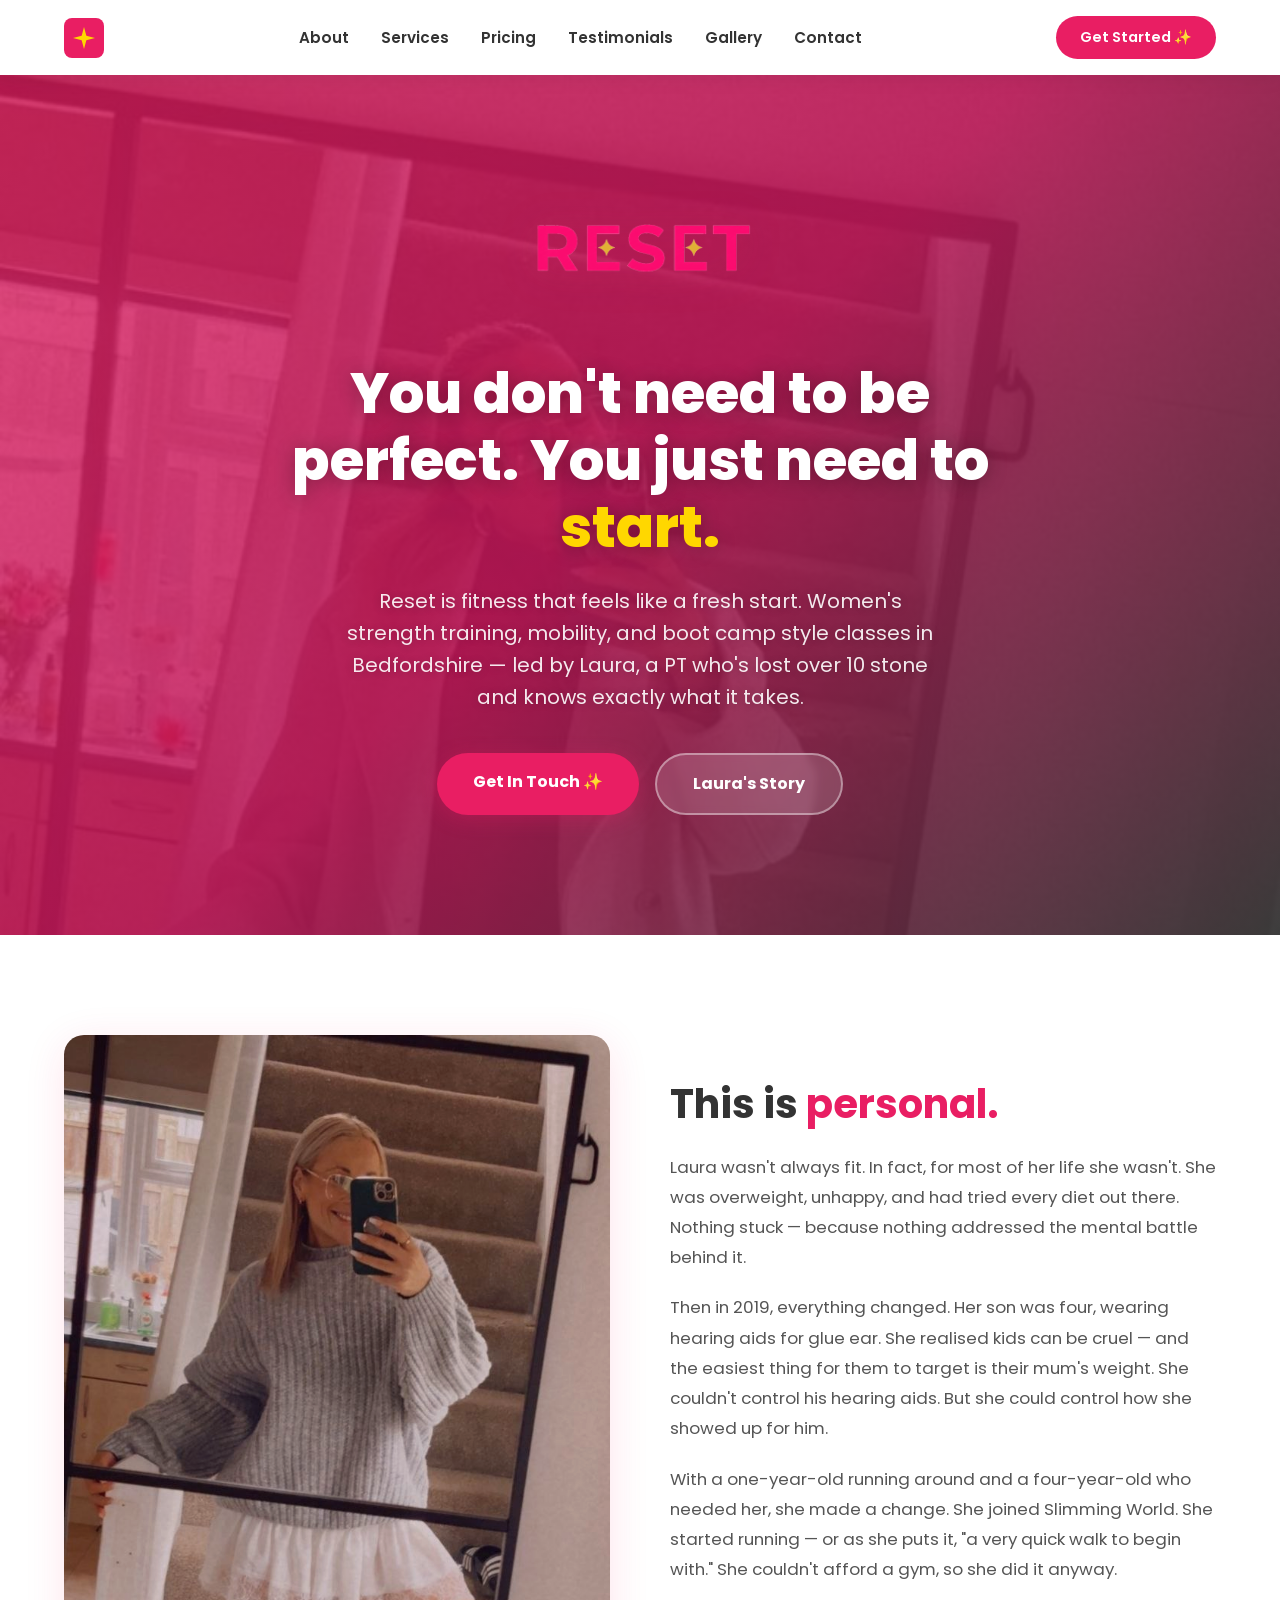
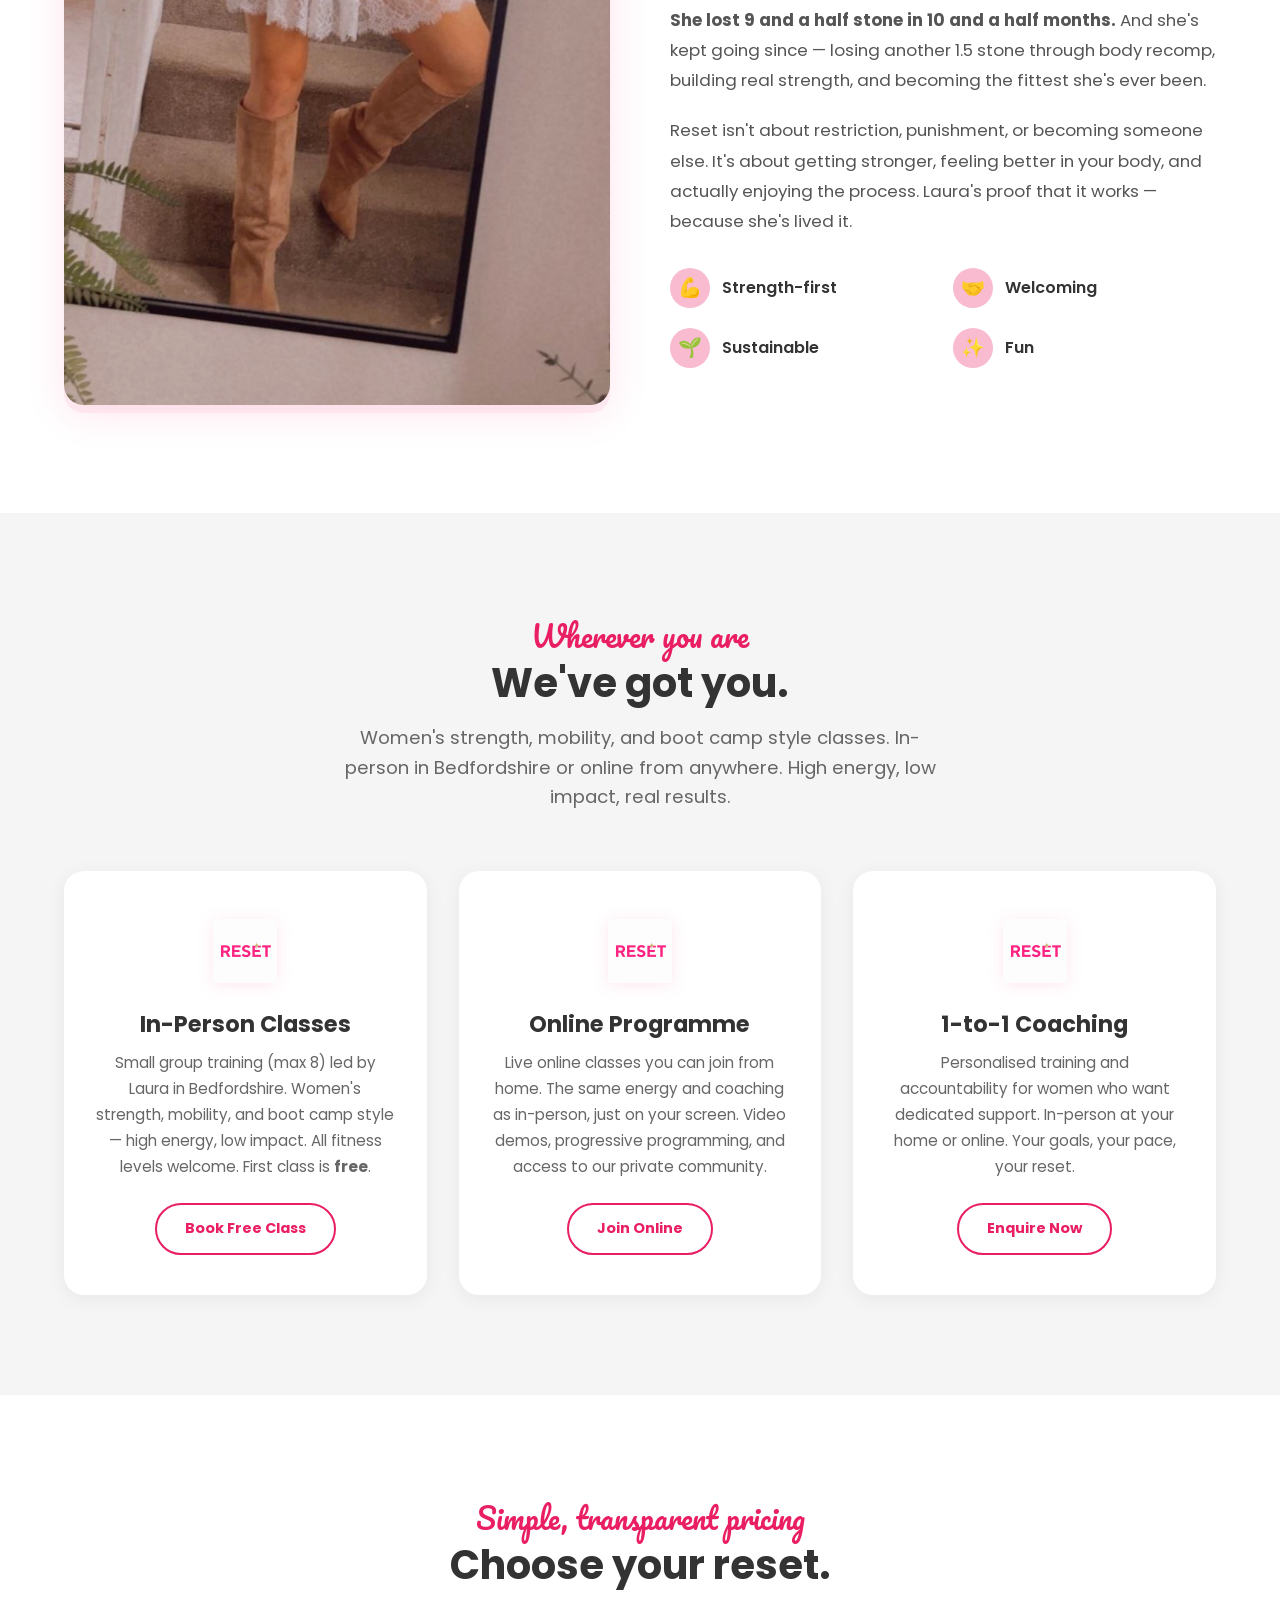
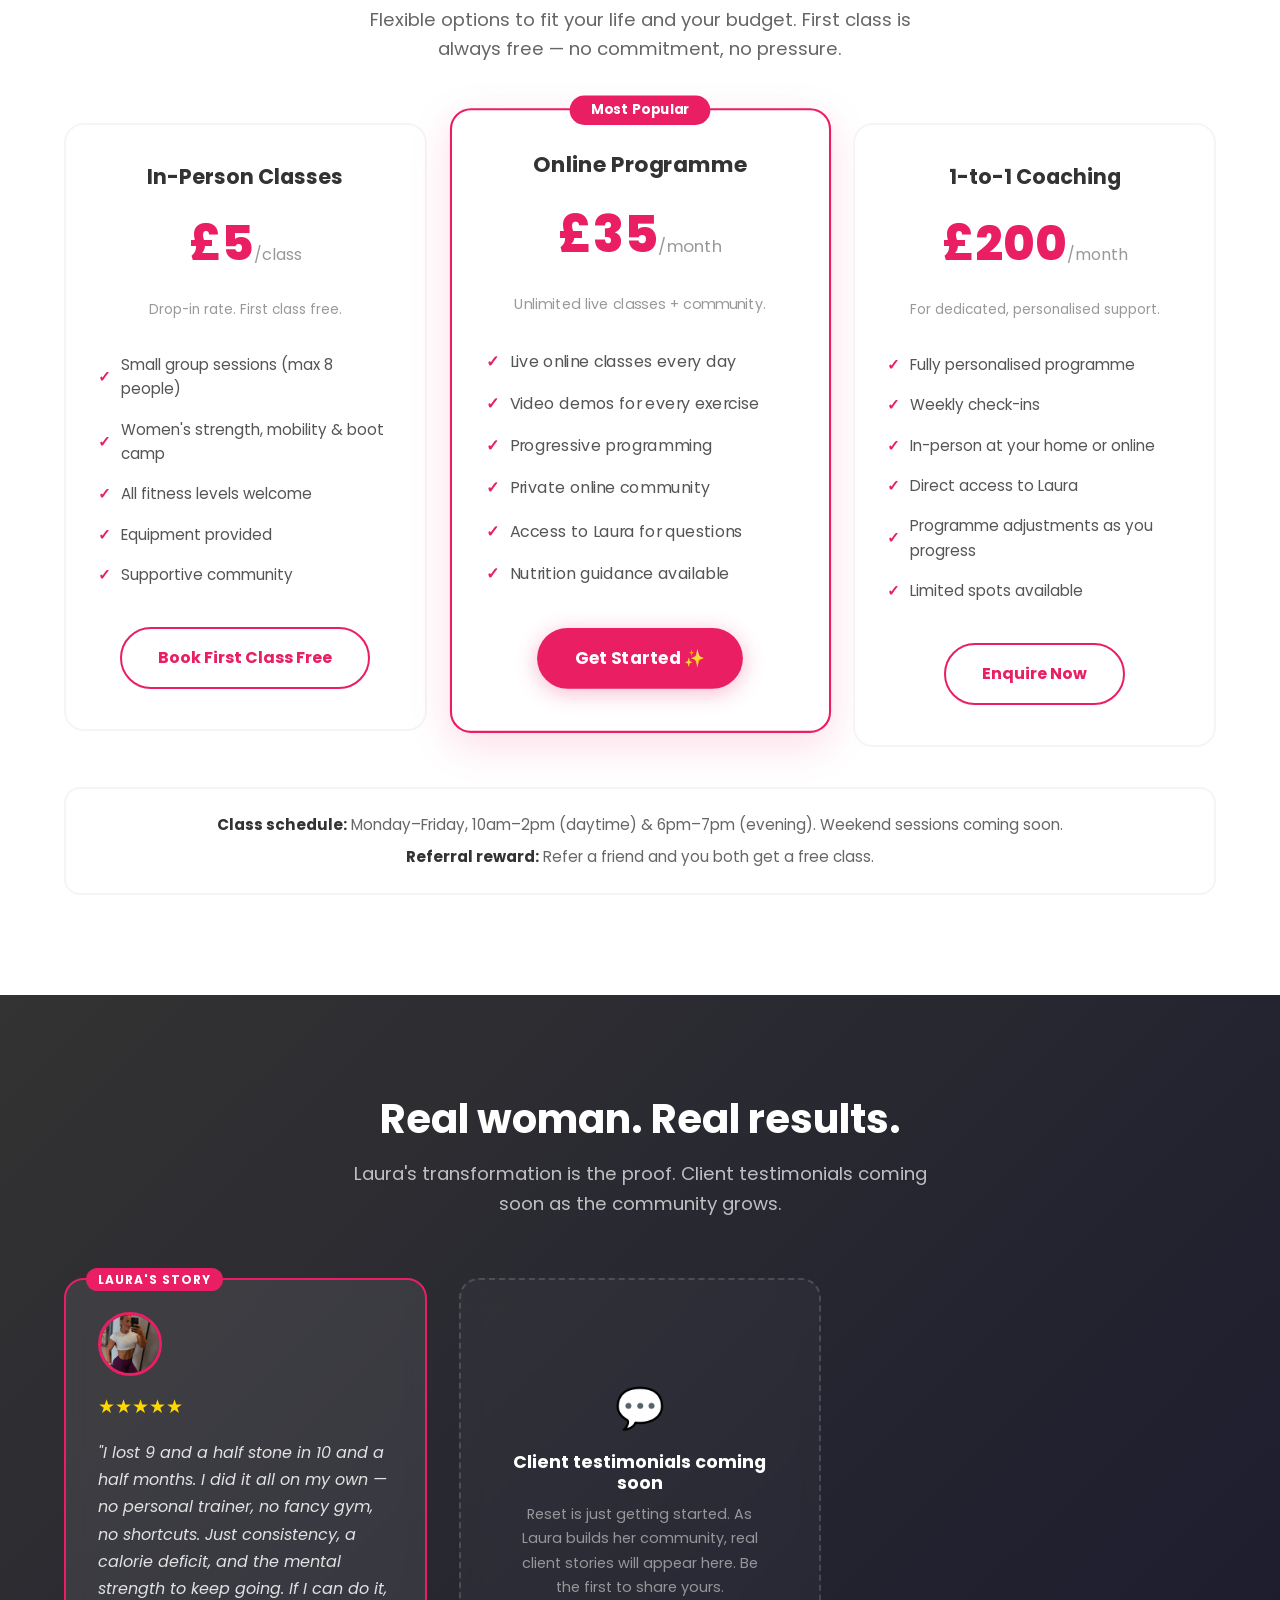
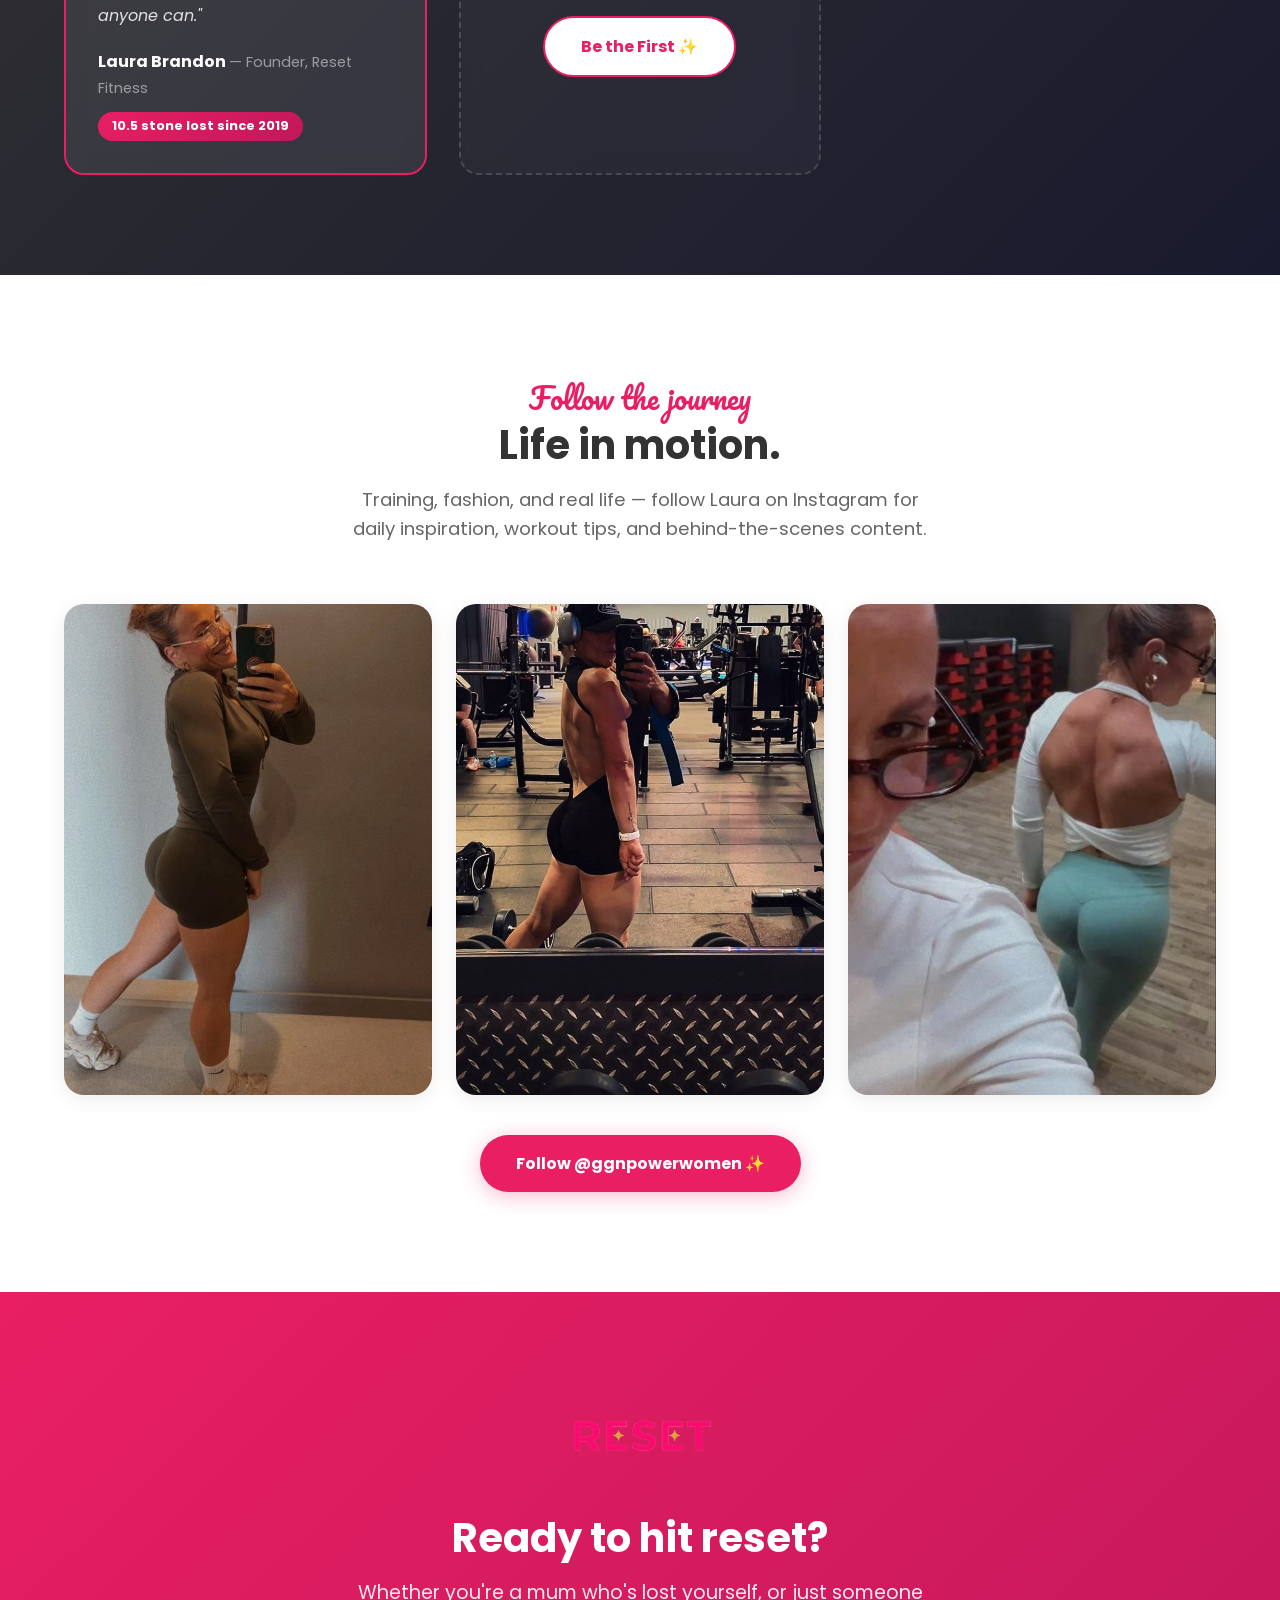
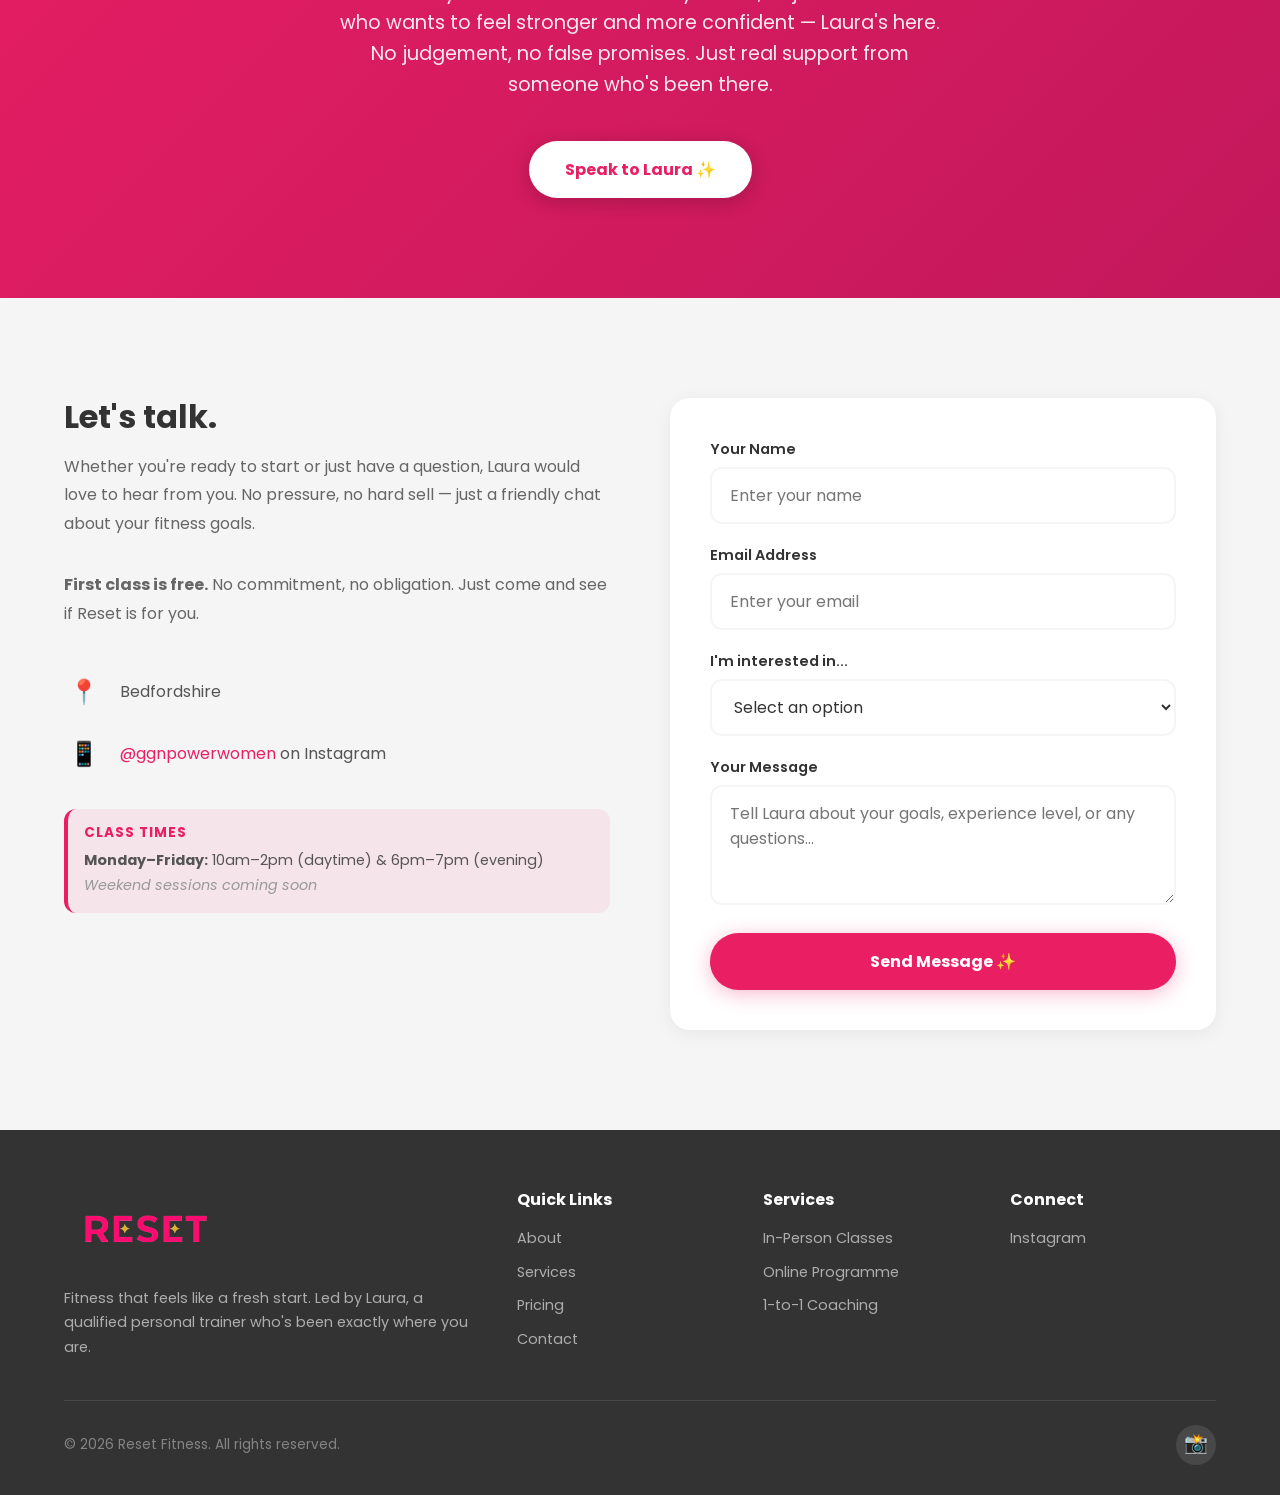
==== commit 7cfbfc59: "Optimise logos, wire contact form, fix dead links Logos: - Compressed all PNGs (87-98% reduction, ~4" ====
--- a/index.html
+++ b/index.html
@@ -282,7 +282,7 @@
           </div>
         </div>
         <div class="contact-form">
-          <form action="#" method="POST">
+          <form id="contact-form" method="POST">
             <div class="form-group">
               <label for="name">Your Name</label>
               <input type="text" id="name" name="name" placeholder="Enter your name" required>
@@ -306,7 +306,8 @@
               <label for="message">Your Message</label>
               <textarea id="message" name="message" placeholder="Tell Laura about your goals, experience level, or any questions..."></textarea>
             </div>
-            <button type="submit" class="btn btn-primary" style="width: 100%;">Send Message ✨</button>
+            <div id="form-status" class="form-status" role="alert" aria-live="polite"></div>
+            <button type="submit" class="btn btn-primary" id="contact-submit" style="width: 100%;">Send Message ✨</button>
           </form>
         </div>
       </div>
@@ -342,22 +343,106 @@
           <h4>Connect</h4>
           <ul>
             <li><a href="https://instagram.com/ggnpowerwomen" target="_blank" rel="noopener">Instagram</a></li>
-            <li><a href="#">TikTok</a></li>
-            <li><a href="#">Facebook</a></li>
           </ul>
         </div>
       </div>
       <div class="footer-bottom">
         <p>&copy; 2026 Reset Fitness. All rights reserved.</p>
         <div class="social-links">
-          <a href="#">📸</a>
-          <a href="#">🎵</a>
-          <a href="#">📘</a>
-        </div>
-        <p><a href="#" style="color: rgba(255,255,255,0.4);">Privacy Policy</a> · <a href="#" style="color: rgba(255,255,255,0.4);">Terms</a></p>
+          <a href="https://instagram.com/ggnpowerwomen" target="_blank" rel="noopener" title="Instagram">📸</a>
+        </div>
       </div>
     </div>
   </footer>
+
+
+<!-- Contact form + newsletter wiring -->
+<script>
+(function() {
+  "use strict";
+
+  // --- Config ---
+  const SUPABASE_URL = "https://db.cryptosidao.org";
+  const SUPABASE_ANON_KEY = "eyJhbGciOiJIUzI1NiIsInR5cCI6IkpXVCJ9.eyJyb2xlIjoiYW5vbiIsImlzcyI6InN1cGFiYXNlIiwiaWF0IjoxNzgxNzM2MjQxLCJleHAiOjIwOTcwOTYyNDEsInN1YiI6IiIsImF1ZCI6IiIsInNlc3Npb25faWQiOiIifQ.42EIXPOgVEG87j7Pr6HKgAS_jhgMZhn63xrBoiT-RCM";
+  const LISTMONK_URL = "https://173.249.36.76/listmonk";
+  const LISTMONK_LIST_UUID = "8e1f4a3b-7c2d-4e89-9f01-2a3b5c7d9e0f";
+
+  const form = document.getElementById("contact-form") || document.querySelector("#contact form");
+  if (!form) return;
+
+  const submitBtn = document.getElementById("contact-submit");
+  const statusEl = document.getElementById("form-status");
+
+  function showStatus(msg, type) {
+    if (!statusEl) return;
+    statusEl.textContent = msg;
+    statusEl.className = "form-status " + (type || "");
+    statusEl.style.display = msg ? "block" : "none";
+  }
+
+  form.addEventListener("submit", async function(e) {
+    e.preventDefault();
+    if (submitBtn) { submitBtn.disabled = true; submitBtn.textContent = "Sending…"; }
+    showStatus("", "");
+
+    const formData = new FormData(form);
+    const name = (formData.get("name") || "").trim();
+    const email = (formData.get("email") || "").trim();
+    const interest = formData.get("interest") || "";
+    const message = (formData.get("message") || "").trim();
+    // checkbox: "also add me to the newsletter" — optional, default on
+    const subscribe = !formData.has("no-newsletter");
+
+    if (!name || !email) {
+      showStatus("Please enter your name and email.", "error");
+      if (submitBtn) { submitBtn.disabled = false; submitBtn.textContent = "Send Message ✨"; }
+      return;
+    }
+
+    try {
+      // 1. Submit inquiry to Supabase
+      const res = await fetch(SUPABASE_URL + "/rest/v1/reset_inquiries", {
+        method: "POST",
+        headers: {
+          "apikey": SUPABASE_ANON_KEY,
+          "Authorization": "Bearer " + SUPABASE_ANON_KEY,
+          "Content-Type": "application/json",
+          "Prefer": "return=minimal"
+        },
+        body: JSON.stringify({ name, email, interest, message, source: "landing-page" })
+      });
+
+      if (!res.ok) throw new Error("Inquiry submission failed (" + res.status + ")");
+
+      // 2. Optionally subscribe to newsletter via Listmonk
+      if (subscribe) {
+        try {
+          await fetch(LISTMONK_URL + "/api/public/subscription", {
+            method: "POST",
+            headers: { "Content-Type": "application/json" },
+            body: JSON.stringify({
+              email: email,
+              name: name,
+              list_uuids: [LISTMONK_LIST_UUID]
+            })
+          });
+        } catch (lmErr) {
+          // Newsletter failure is non-blocking — inquiry already saved
+          console.warn("Newsletter signup failed:", lmErr);
+        }
+      }
+
+      showStatus("✅ Thanks, " + name + "! Your message is on its way to Laura. She\'ll be in touch soon.", "success");
+      form.reset();
+    } catch (err) {
+      console.error(err);
+      showStatus("Sorry, something went wrong. Please try again or message Laura directly on Instagram @ggnpowerwomen.", "error");
+    } finally {
+      if (submitBtn) { submitBtn.disabled = false; submitBtn.textContent = "Send Message ✨"; }
+    }
+  });
+})();
+</script>
 
 </body>
 </html>
--- a/css/style.css
+++ b/css/style.css
@@ -1216,3 +1216,39 @@
 .nav-links a[href="#gallery"] {
   /* no special styles needed, keeps consistent with other nav links */
 }
+
+
+/* ─── Form status messages ─── */
+.form-status {
+  display: none;
+  padding: 14px 18px;
+  border-radius: 12px;
+  font-size: 15px;
+  font-weight: 500;
+  margin-bottom: 16px;
+  line-height: 1.5;
+}
+
+.form-status.success {
+  display: block;
+  background: #E8F5E9;
+  color: #2E7D32;
+  border: 1px solid #A5D6A7;
+}
+
+.form-status.error {
+  display: block;
+  background: #FFEBEE;
+  color: #C62828;
+  border: 1px solid #EF9A9A;
+}
+
+.form-status:empty {
+  display: none !important;
+}
+
+/* Button loading state */
+#contact-submit:disabled {
+  opacity: 0.6;
+  cursor: wait;
+}
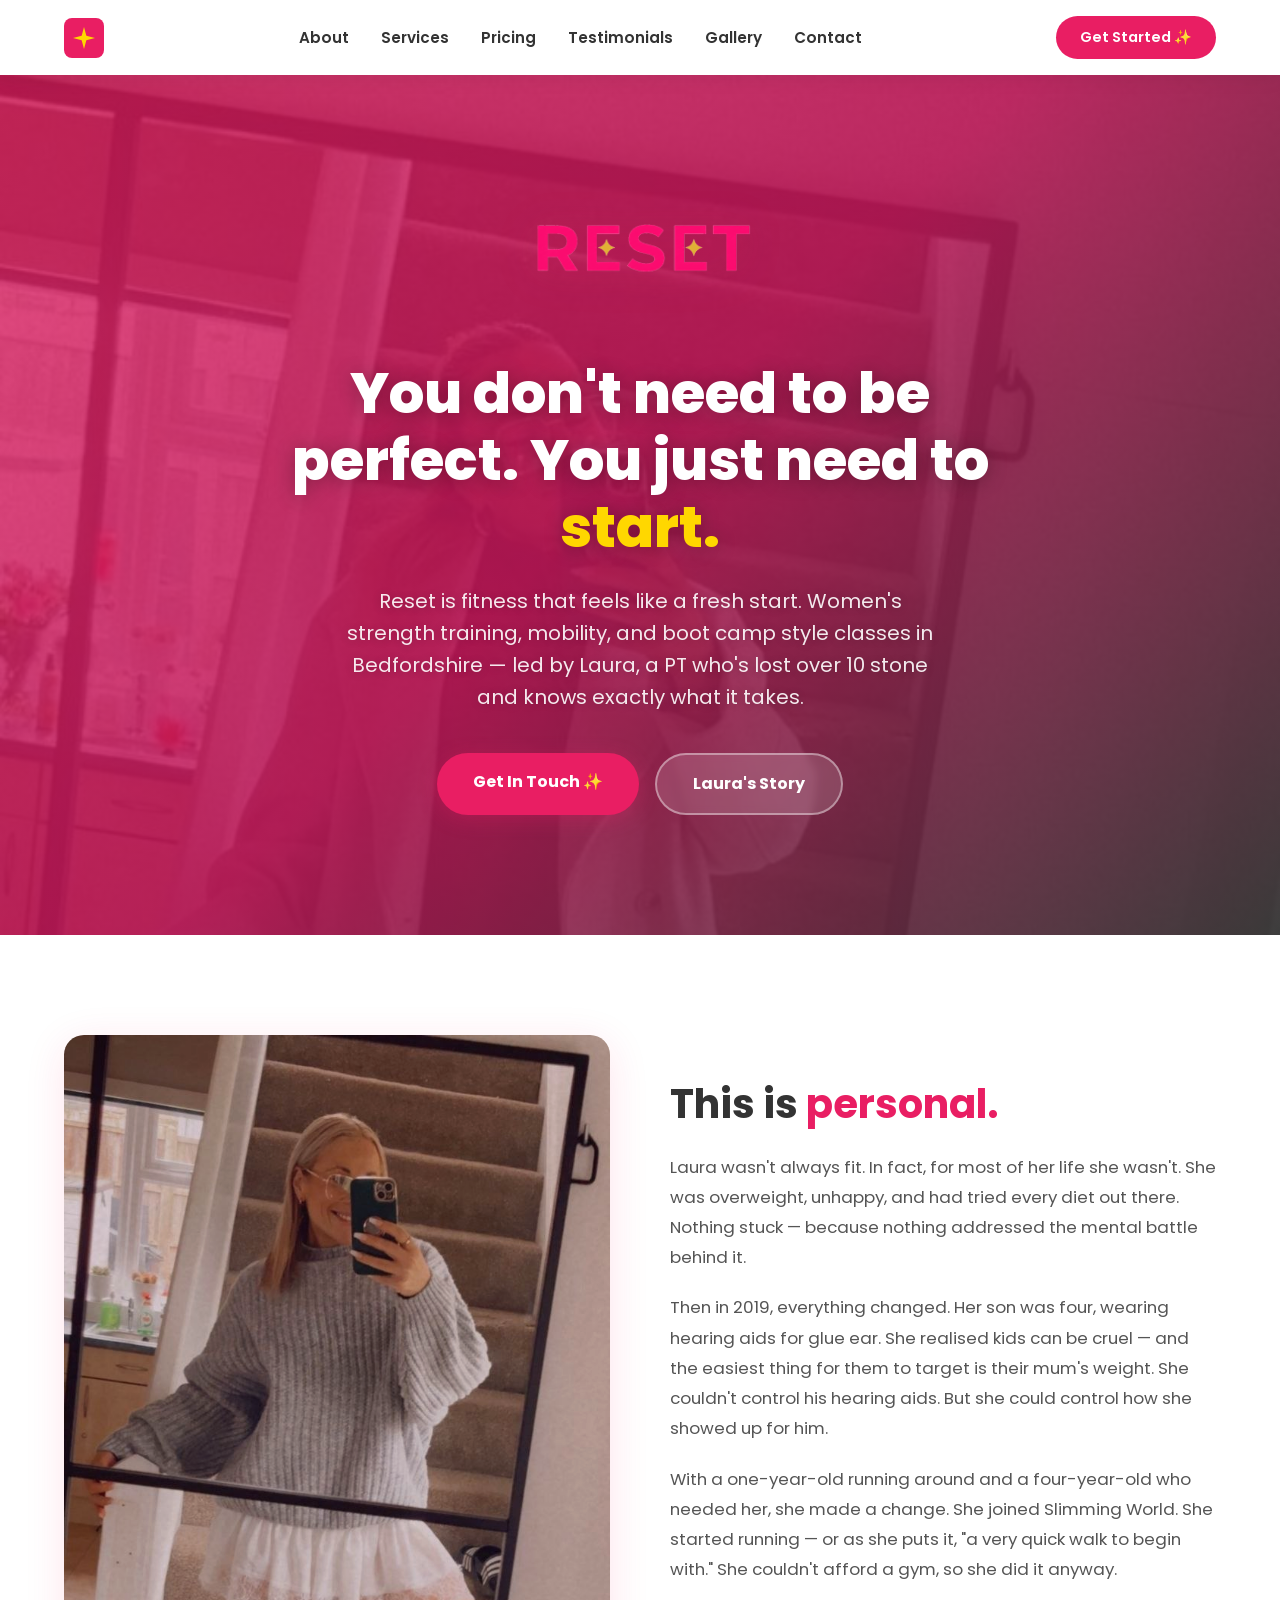
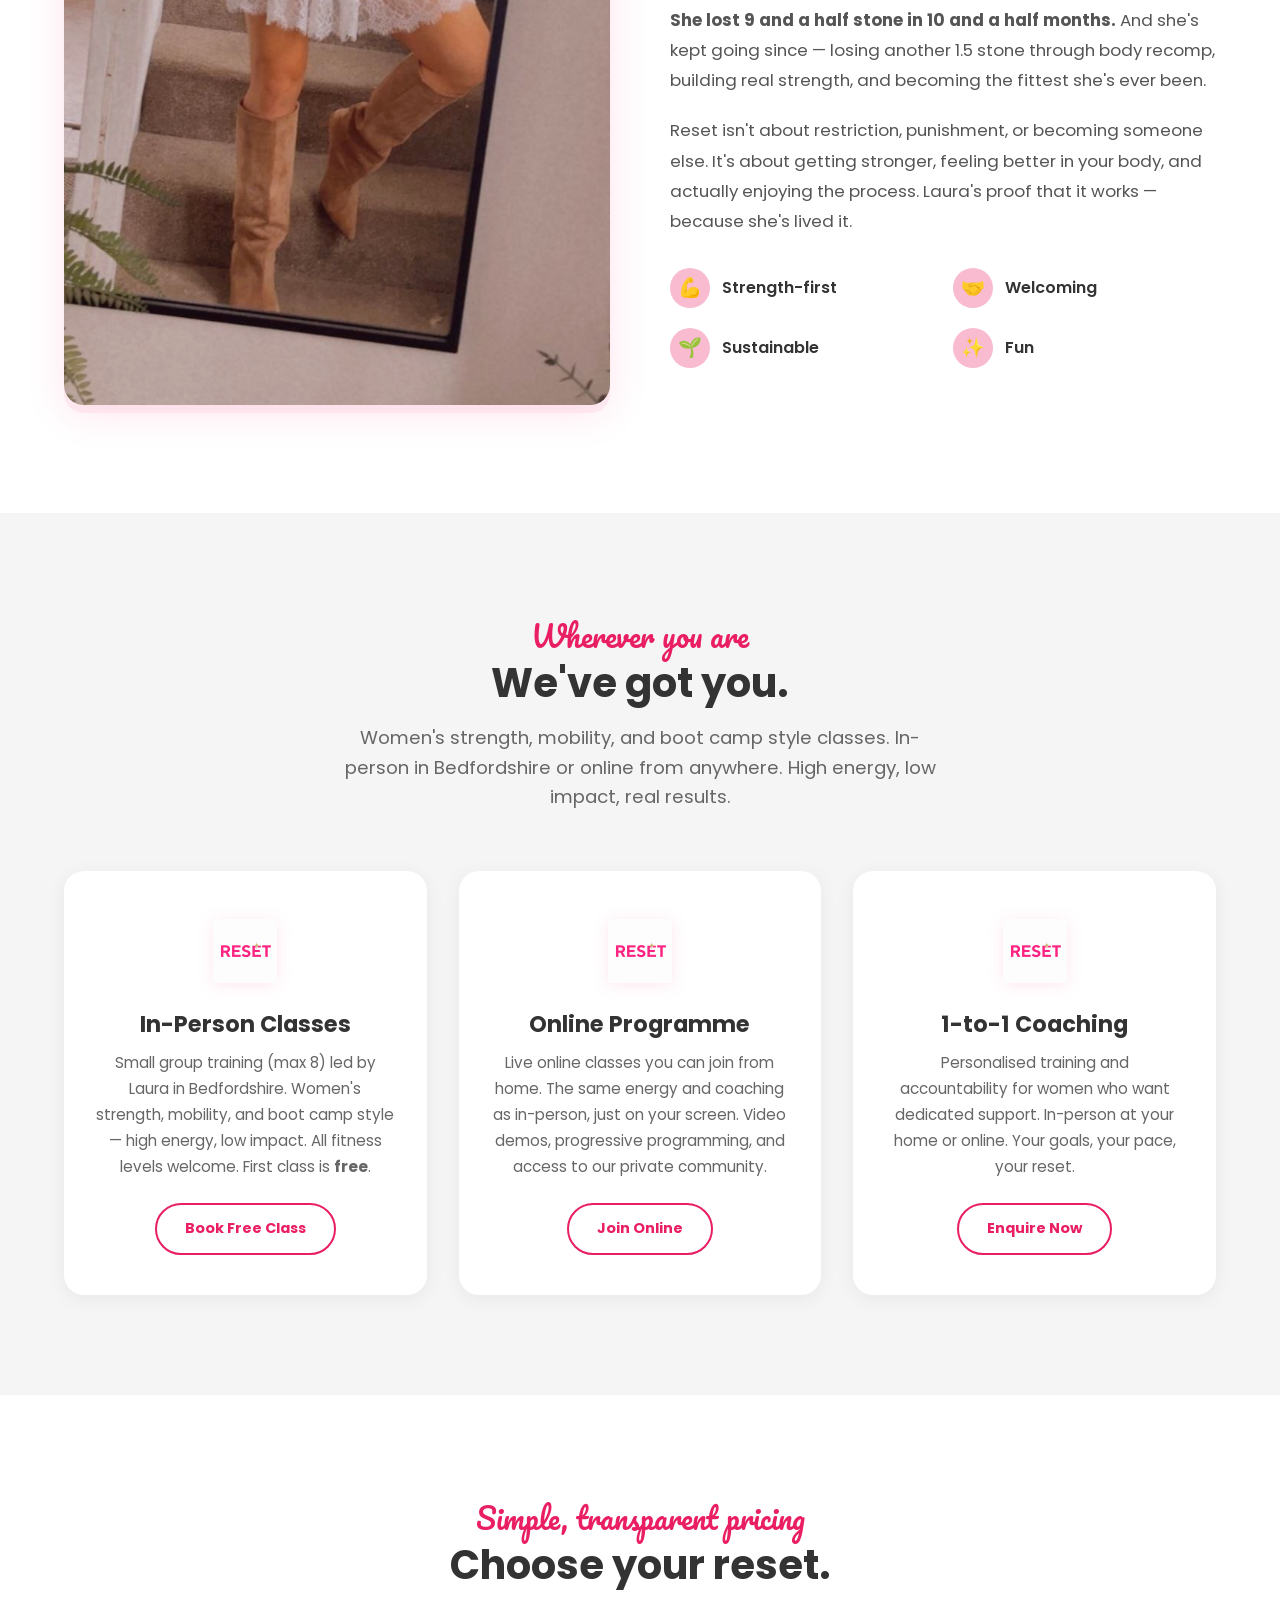
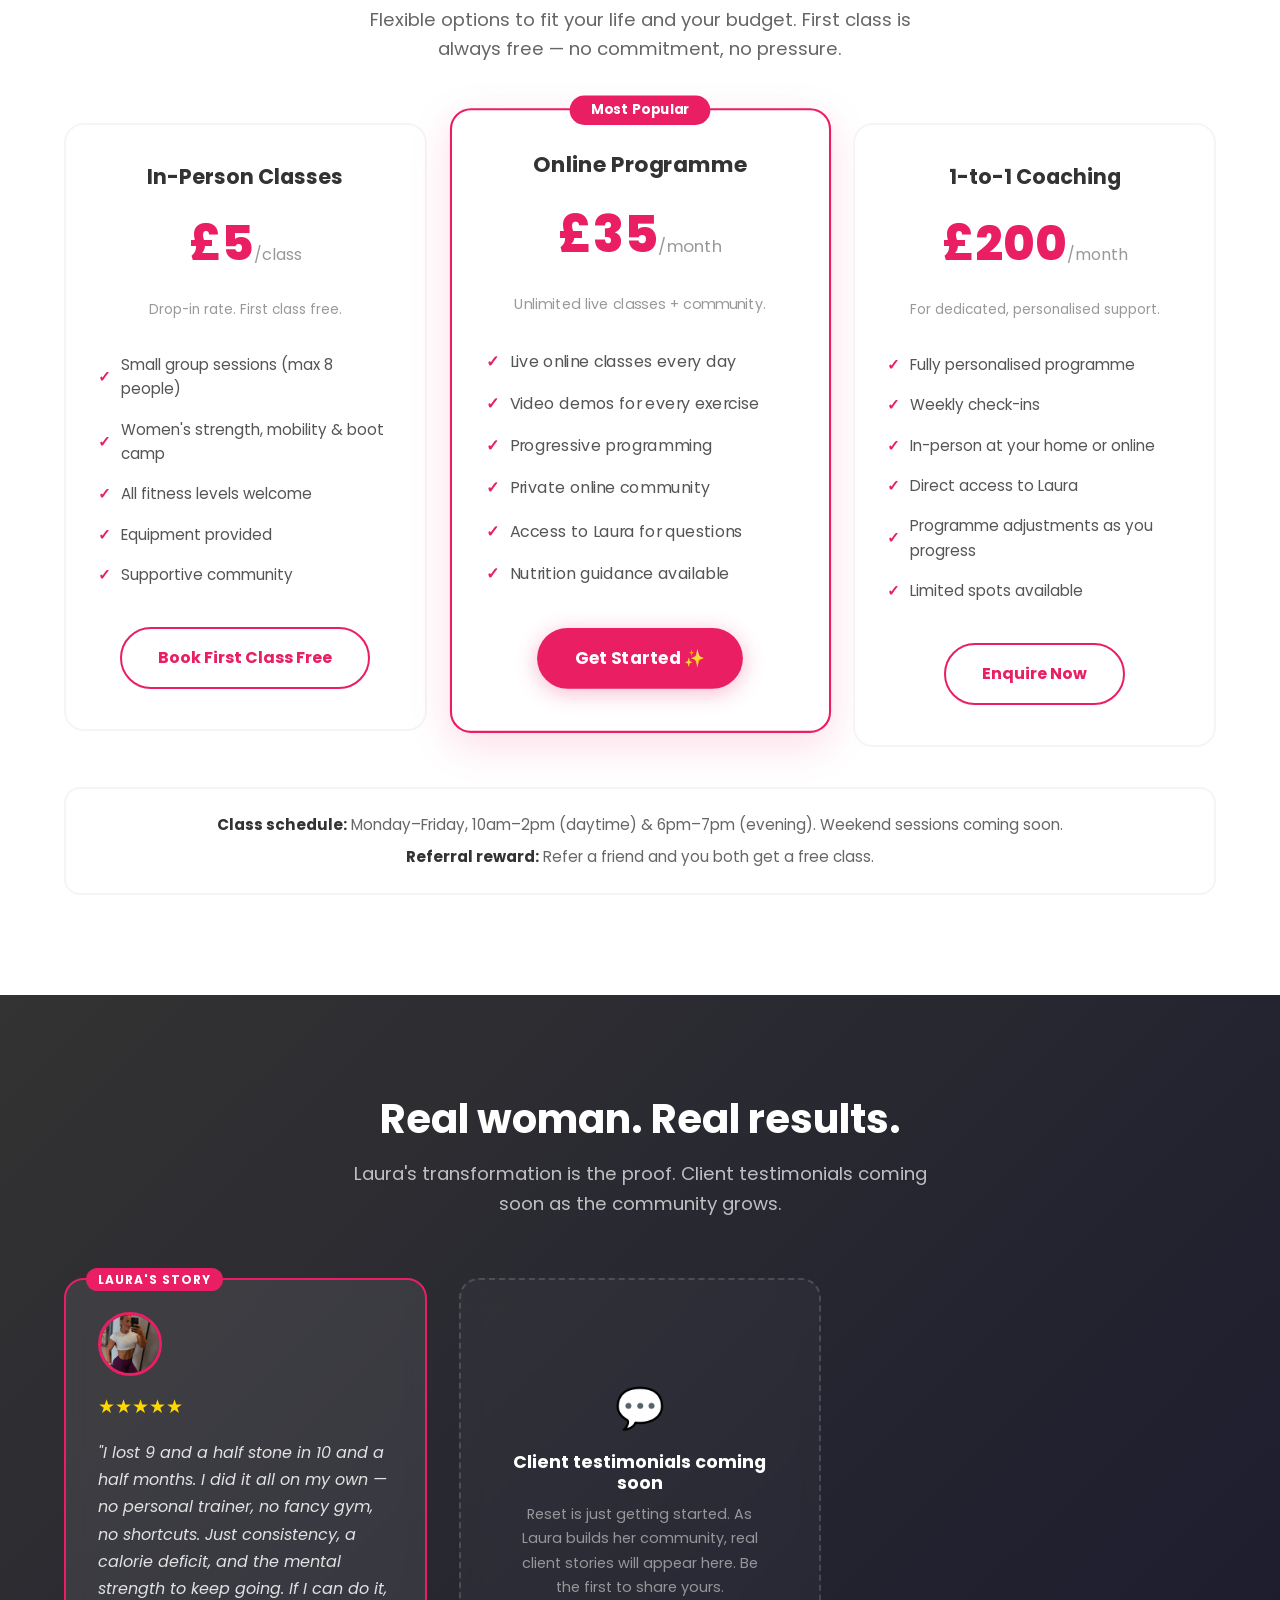
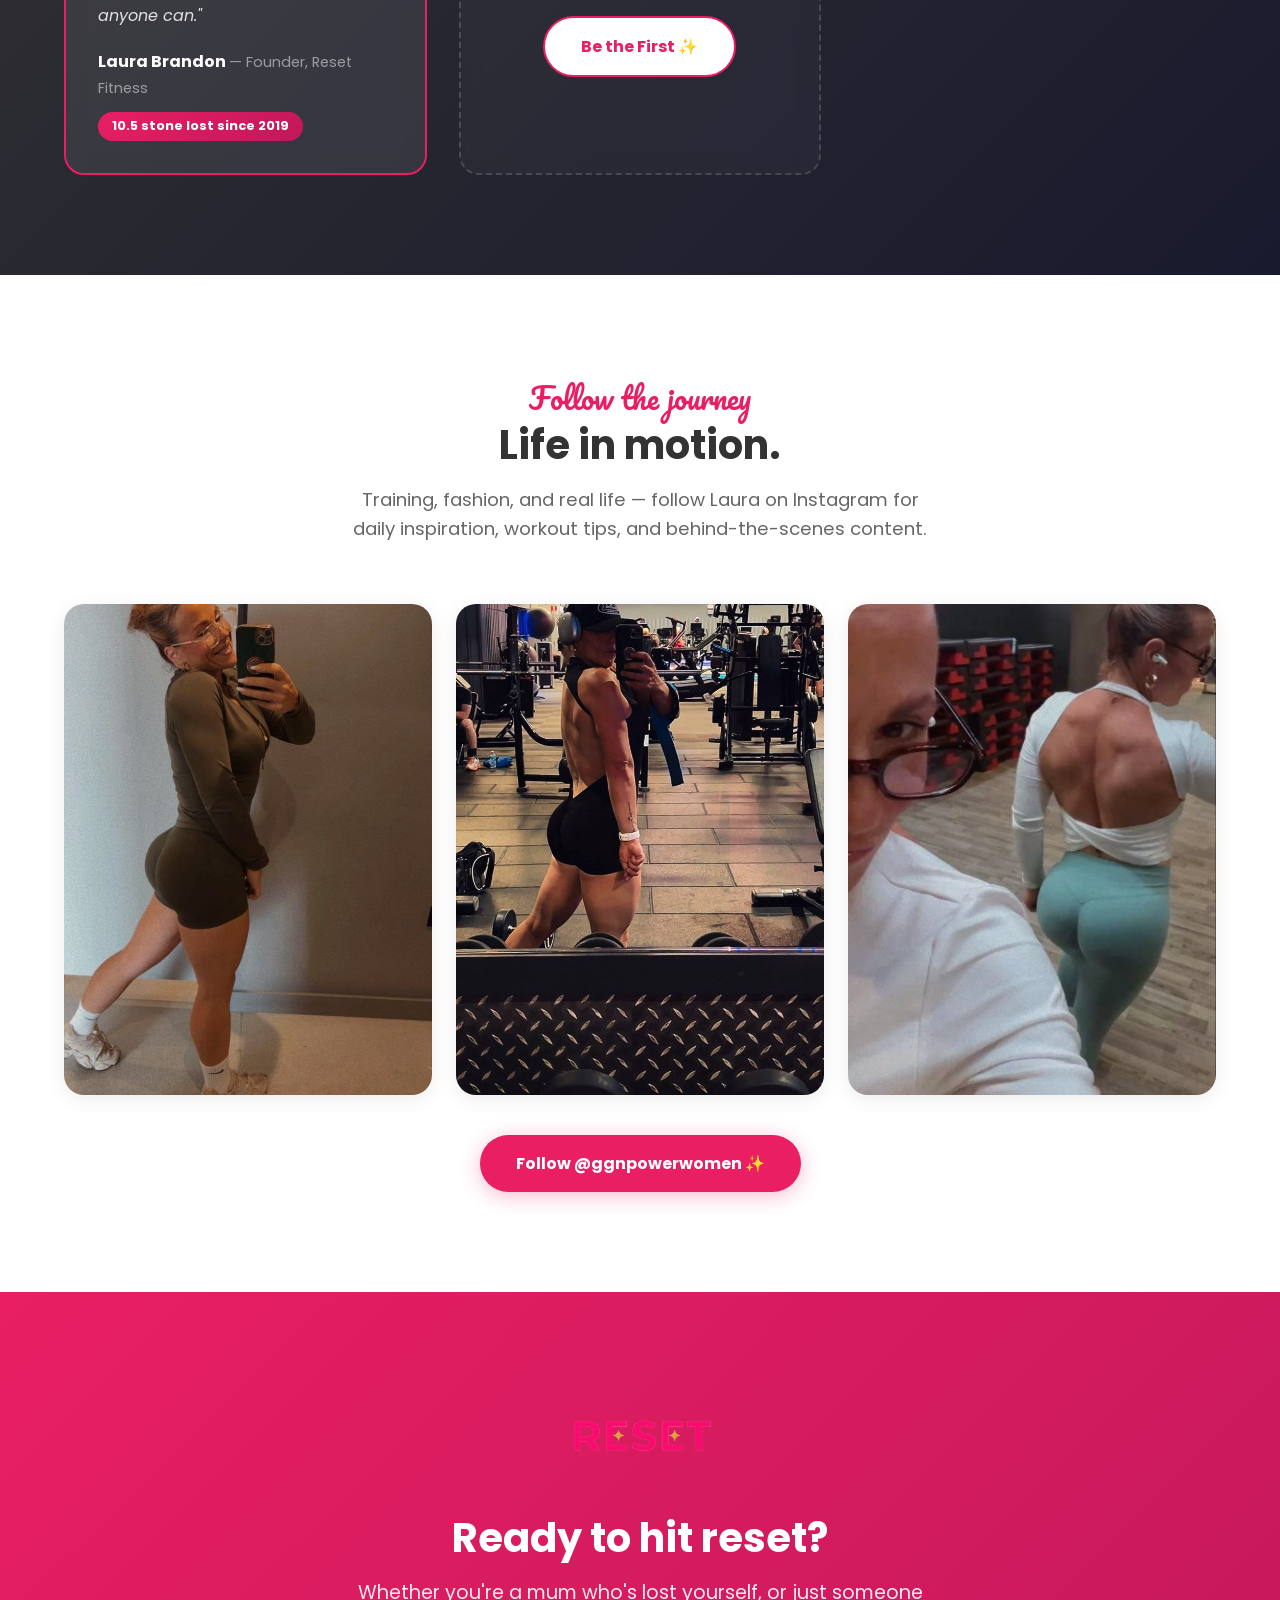
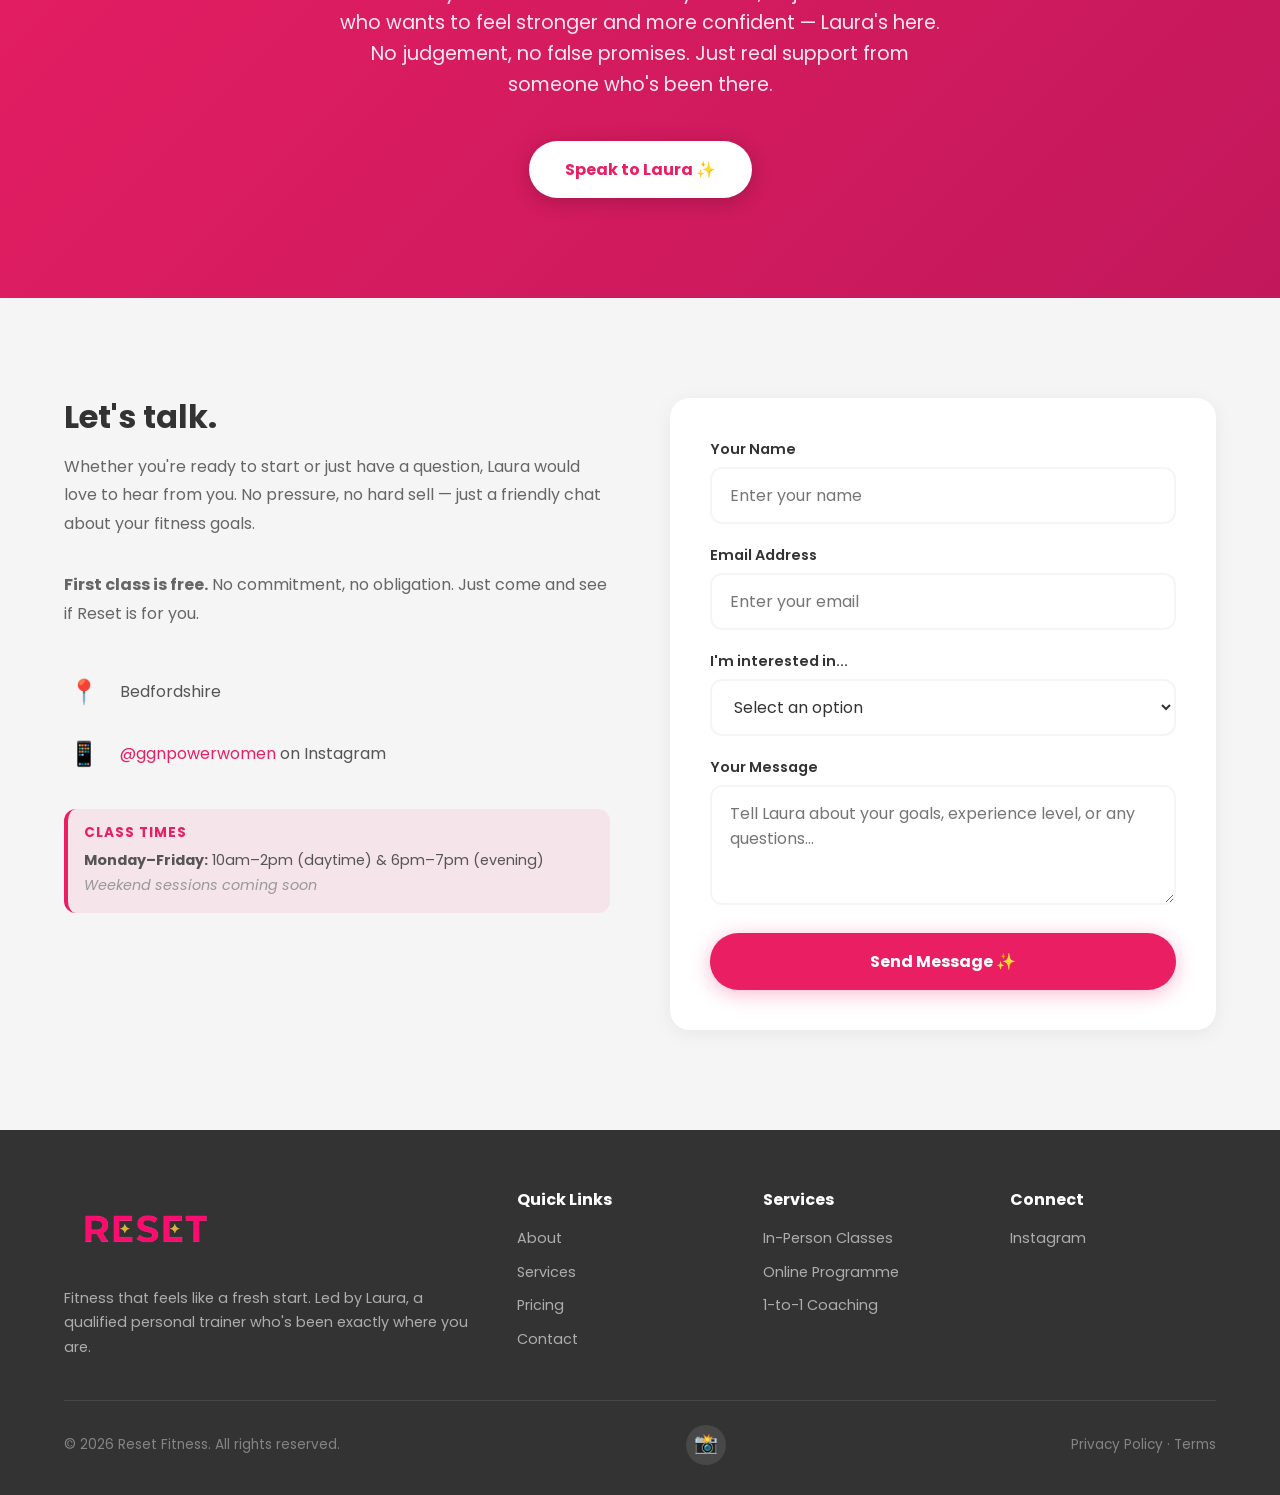
==== commit 87aaae35: "Add Privacy Policy + Terms pages, re-link in footer - privacy.html: UK GDPR-compliant — data collect" ====
--- a/index.html
+++ b/index.html
@@ -351,6 +351,7 @@
         <div class="social-links">
           <a href="https://instagram.com/ggnpowerwomen" target="_blank" rel="noopener" title="Instagram">📸</a>
         </div>
+        <p><a href="privacy.html">Privacy Policy</a> · <a href="terms.html">Terms</a></p>
       </div>
     </div>
   </footer>
--- a/css/style.css
+++ b/css/style.css
@@ -1252,3 +1252,110 @@
   opacity: 0.6;
   cursor: wait;
 }
+
+
+/* ─── Legal pages (Privacy, Terms) ─── */
+.legal-section {
+  padding: 80px 0 100px;
+  background: #FAFAFA;
+  min-height: 60vh;
+}
+
+.legal-content {
+  max-width: 760px;
+  margin: 0 auto;
+  background: #FFFFFF;
+  padding: 50px 60px;
+  border-radius: 16px;
+  box-shadow: 0 2px 20px rgba(0, 0, 0, 0.04);
+}
+
+.legal-content h1 {
+  font-size: 36px;
+  color: #333333;
+  margin-bottom: 8px;
+  font-family: 'Poppins', sans-serif;
+}
+
+.legal-updated {
+  color: #999999;
+  font-size: 14px;
+  margin-bottom: 32px;
+  font-style: italic;
+}
+
+.legal-content h2 {
+  font-size: 22px;
+  color: #333333;
+  margin-top: 36px;
+  margin-bottom: 14px;
+  font-family: 'Poppins', sans-serif;
+}
+
+.legal-content p {
+  color: #555555;
+  line-height: 1.75;
+  margin-bottom: 14px;
+}
+
+.legal-content ul {
+  color: #555555;
+  line-height: 1.85;
+  margin-bottom: 16px;
+  padding-left: 24px;
+}
+
+.legal-content ul li {
+  margin-bottom: 6px;
+}
+
+.legal-content a {
+  color: #E91E63;
+  text-decoration: none;
+  font-weight: 500;
+}
+
+.legal-content a:hover {
+  text-decoration: underline;
+}
+
+.legal-back {
+  margin-top: 50px !important;
+  text-align: center;
+}
+
+.legal-back a {
+  display: inline-block;
+  padding: 12px 28px;
+  background: #E91E63;
+  color: #FFFFFF !important;
+  border-radius: 50px;
+  font-weight: 600;
+  text-decoration: none !important;
+  transition: background 0.2s;
+}
+
+.legal-back a:hover {
+  background: #C2185B;
+}
+
+/* Footer bottom link styling — Privacy/Terms */
+.footer-bottom p a {
+  color: rgba(255, 255, 255, 0.4);
+  text-decoration: none;
+  transition: color 0.2s;
+}
+
+.footer-bottom p a:hover {
+  color: rgba(255, 255, 255, 0.7);
+}
+
+@media (max-width: 768px) {
+  .legal-content {
+    padding: 30px 24px;
+  }
+
+  .legal-content h1 {
+    font-size: 28px;
+  }
+}
